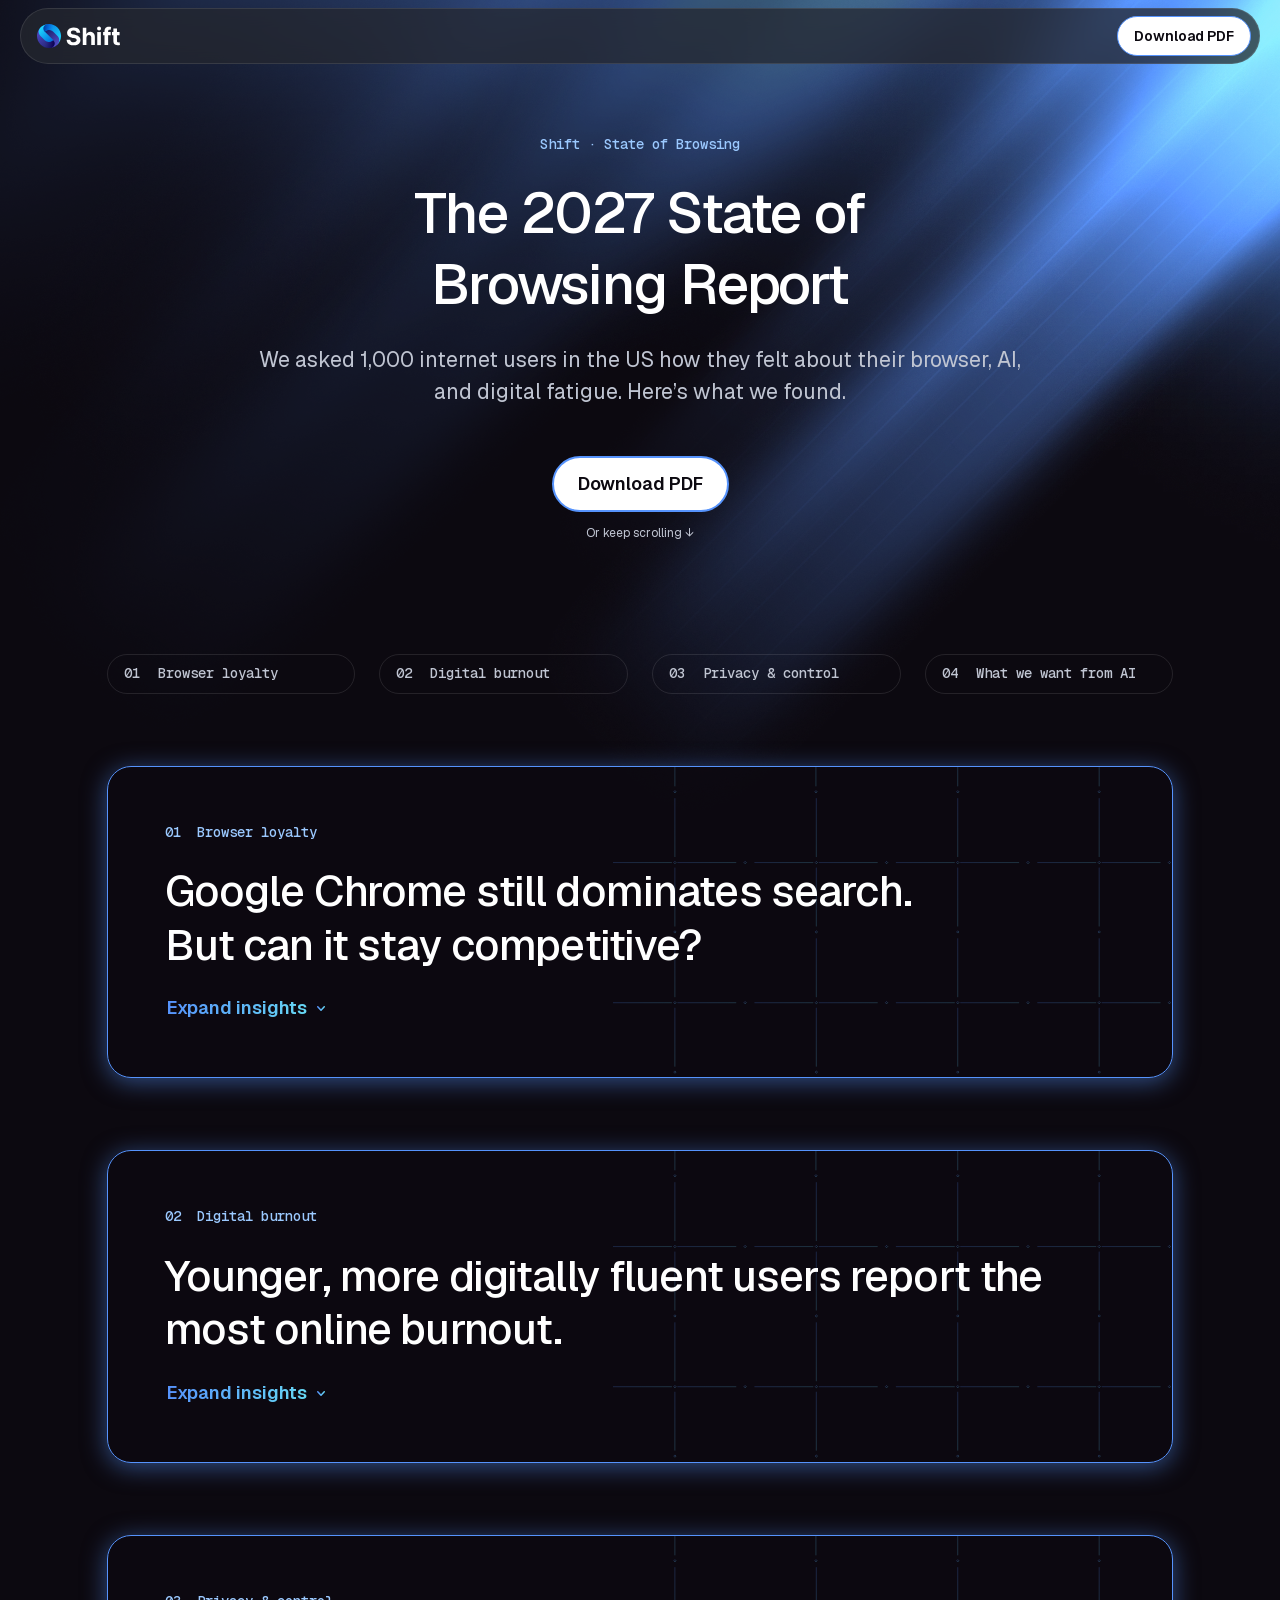
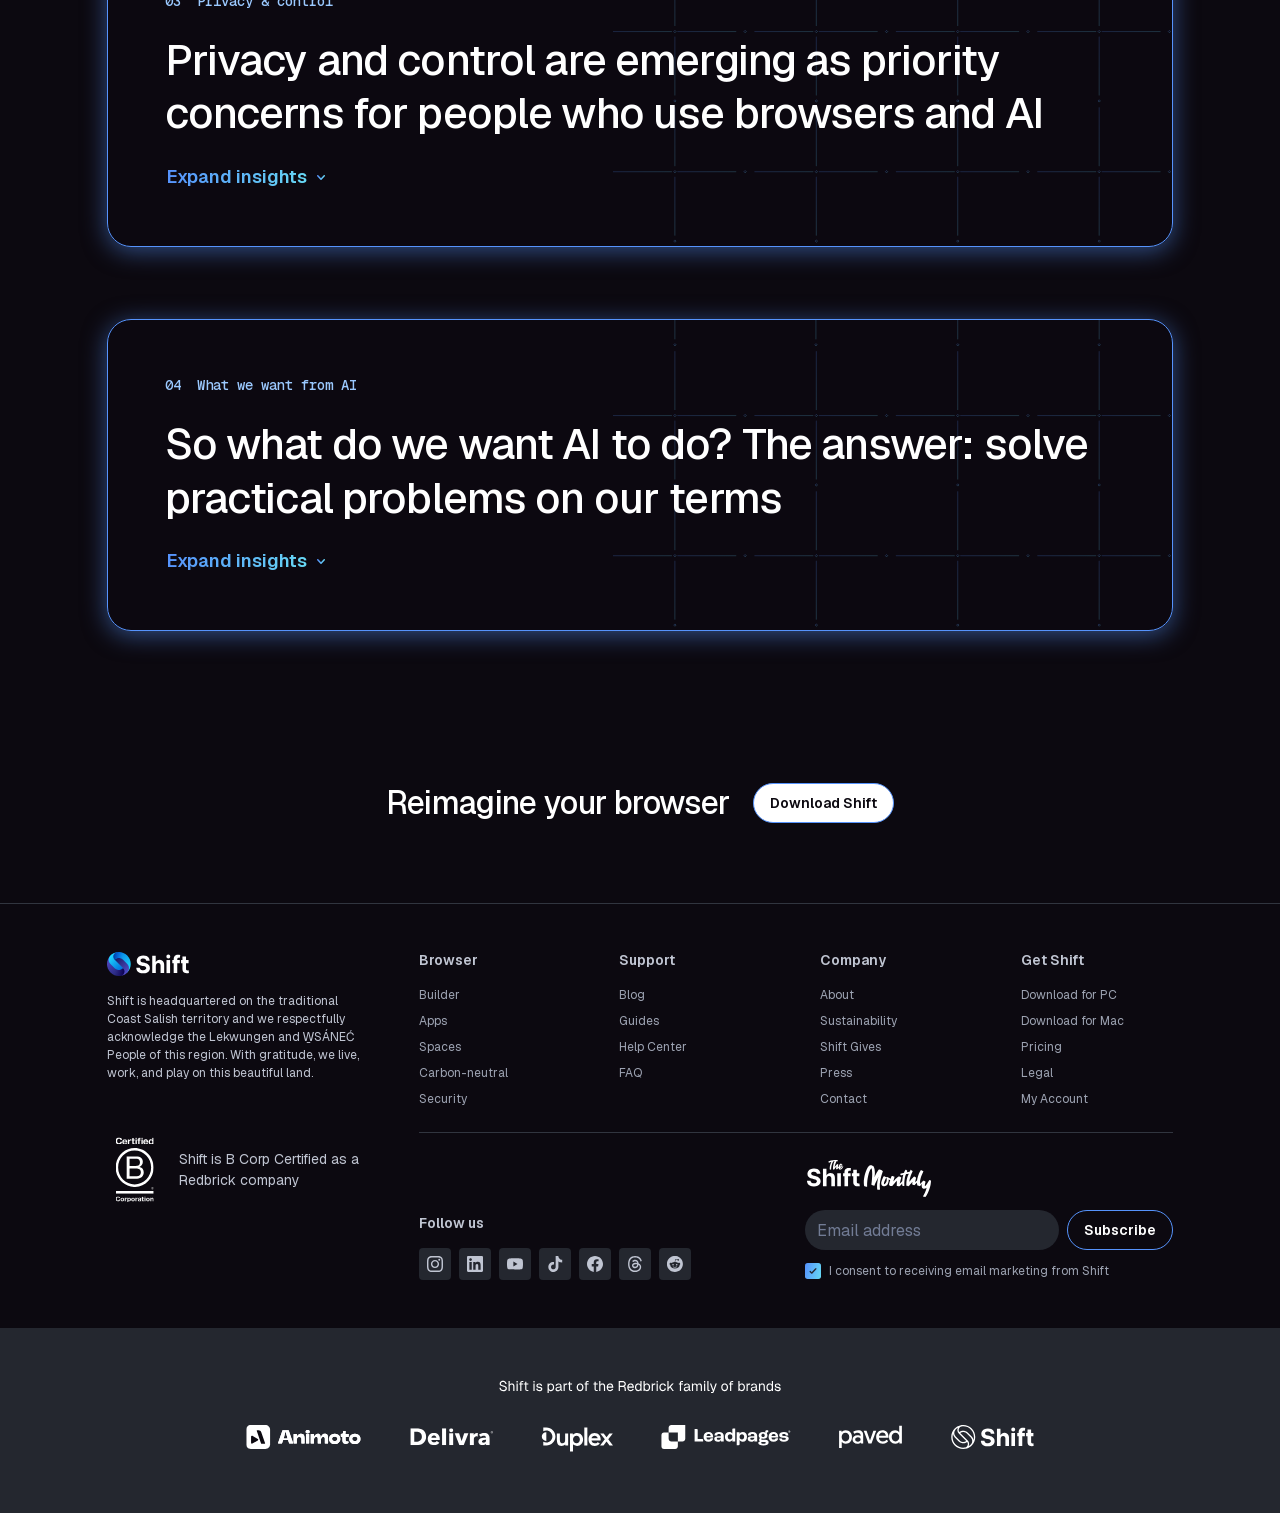
==== index.html @ 3f7bd521 "Shift 2027 State of Browsing landing page prototype (standalone copy from the team sandbox)" ====
<!doctype html>
<html lang="en">
<head>
  <meta charset="UTF-8" />
  <meta name="viewport" content="width=device-width, initial-scale=1.0" />
  <title>The 2027 State of Browsing Report | Shift</title>
  <link rel="stylesheet" href="./assets/fonts/fonts.css" />
  <link rel="stylesheet" href="./style.css" />
</head>
<body>
  <!-- Shared gradient for the gauge arcs (Yellow/50 → Blue/400, as in the Figma arcs) -->
  <svg width="0" height="0" style="position:absolute" aria-hidden="true">
    <defs>
      <linearGradient id="arc-grad" x1="0" y1="0" x2="1" y2="0.28">
        <stop offset="0" stop-color="#FFF8E4"/>
        <stop offset="1" stop-color="#71A6FF"/>
      </linearGradient>
    </defs>
  </svg>

  <!-- Header — Figma 1544:37177. Chapters are absorbed into it once you scroll past the chapter row. -->
  <header class="nav-wrap">
    <nav class="nav" aria-label="Main">
      <a href="#top" class="nav__logo"><img src="assets/logo-nav.svg" width="83" height="24" alt="Shift"></a>
      <div class="nav__chapters" data-nav-chapters>
        <a class="chip" href="#browser-loyalty" data-chapter-link tabindex="-1"><span>01</span>Browser loyalty</a>
        <a class="chip" href="#digital-burnout" data-chapter-link tabindex="-1"><span>02</span>Digital burnout</a>
        <a class="chip" href="#privacy" data-chapter-link tabindex="-1"><span>03</span>Privacy &amp; control</a>
        <a class="chip" href="#ai" data-chapter-link tabindex="-1"><span>04</span>What we want from AI</a>
      </div>
      <a class="btn btn--white btn--sm" href="#">Download PDF</a>
    </nav>
  </header>

  <main id="top">
    <!-- Hero — Figma 1525:33865 -->
    <section class="hero">
      <img class="hero__leak" src="assets/light-leak.png" width="1440" height="1024" alt="" aria-hidden="true">
      <div class="hero__inner">
        <p class="eyebrow">Shift · State of Browsing</p>
        <h1 class="hero__title">The 2027 State of<br>Browsing Report</h1>
        <p class="hero__sub">We asked 1,000 internet users in the US how they felt about their browser, AI, and digital fatigue. Here’s what we found.</p>
        <div class="hero__cta">
          <a class="btn btn--white btn--lg" href="#">Download PDF</a>
          <a class="hero__hint" href="#chapters">Or keep scrolling ↓</a>
        </div>
      </div>
    </section>

    <!-- Chapter row — Figma 1543:37006 -->
    <nav class="chips" id="chapters" aria-label="Report chapters" data-page-chapters>
      <a class="chip" href="#browser-loyalty" data-chapter-link><span>01</span>Browser loyalty</a>
      <a class="chip" href="#digital-burnout" data-chapter-link><span>02</span>Digital burnout</a>
      <a class="chip" href="#privacy" data-chapter-link><span>03</span>Privacy &amp; control</a>
      <a class="chip" href="#ai" data-chapter-link><span>04</span>What we want from AI</a>
    </nav>

    <div class="chapters">

      <!-- ============ 01 Browser loyalty — Figma 1530:36226 (collapsed) / 1544:37759 (expanded) ============ -->
      <section class="chapter" id="browser-loyalty" data-chapter>
        <img class="chapter__grid" src="assets/chapter-grid.svg" alt="" aria-hidden="true">
        <header class="chapter__head">
          <p class="eyebrow">01&nbsp;&nbsp;Browser loyalty</p>
          <h2 class="chapter__title">Google Chrome still dominates search.<br>But can it stay competitive?</h2>
          <button class="toggle" type="button" aria-expanded="false" aria-controls="ch1-body" data-toggle>
            <span class="toggle__label">Expand insights</span><img src="assets/chevron-down.svg" width="24" height="24" alt="">
          </button>
        </header>
        <div class="chapter__drawer" id="ch1-body" data-drawer>
          <div class="chapter__body" inert>

            <!-- 58% — Figma 1545:39258 -->
            <article class="card card--feature" id="stat-chrome-share" data-reveal>
              <img class="card__glow" src="assets/card-glow.png" alt="" aria-hidden="true">
              <div class="card__text">
                <p class="num num--xl num--grad"><span data-count="58">58</span>%</p>
                <h3 class="card__lead">Google Chrome takes massive market share as the primary desktop browser for 58% of US users</h3>
                <div class="share-row"><button class="share" type="button" data-share="Google Chrome is the primary desktop browser for 58% of US users." data-anchor="stat-chrome-share"><img src="assets/share.svg" width="24" height="24" alt="">Share</button><p class="share-row__src"><span>shift.com/state-of-browsing</span><span>The 2027 State of Browsing Report</span></p></div>
              </div>
              <div class="chrome-ring" aria-hidden="true">
                <img class="chrome-ring__track" src="assets/chrome-ring-track.svg" width="272.634" height="272.634" alt="">
                <img class="chrome-ring__union" src="assets/chrome-ring-union.png" width="274.029" height="274.029" alt="">
                <img class="chrome-ring__arc" src="assets/chrome-ring-arc.svg" width="208.855" height="274.216" alt="">
                <div class="chrome-ring__logo"><img src="assets/chrome-dock.png" width="1339.197" height="539.147" alt=""></div>
              </div>
            </article>

            <!-- 90% — Figma 1545:39856 -->
            <article class="card card--split" id="stat-familiar" data-reveal>
              <div class="card__text">
                <p class="num num--lg"><span data-count="90">90</span>%</p>
                <div class="card__copy">
                  <h3 class="card__lead card__lead--sm">A whopping 90% of people were familiar with Google Chrome</h3>
                  <p class="card__body">But familiarity isn’t the same as loyalty.</p>
                </div>
                <div class="share-row"><button class="share" type="button" data-share="A whopping 90% of people were familiar with Google Chrome. But familiarity isn't the same as loyalty." data-anchor="stat-familiar"><img src="assets/share.svg" width="24" height="24" alt="">Share</button><p class="share-row__src"><span>shift.com/state-of-browsing</span><span>The 2027 State of Browsing Report</span></p></div>
              </div>
              <div class="bars">
                <div class="bar-item"><div class="bar" style="--w:25%"><i></i><b>25%</b></div><p>Use Chrome because it came pre-installed</p></div>
                <div class="bar-item"><div class="bar" style="--w:38%"><i></i><b>38%</b></div><p>Have simply used it for years without a second thought</p></div>
              </div>
            </article>

            <div class="subhead"><h3>Change is lagging behind convenience</h3></div>

            <!-- 54% / 32% — Figma 1550:40081 / 1550:40117 -->
            <div class="pair">
              <article class="card card--gauge" id="stat-switch" data-reveal>
                <div class="gauge" style="--p:54"><img class="gauge__disc" src="assets/gauge-disc.svg" width="205.695" height="205.695" alt=""><img class="gauge__track" src="assets/gauge-track.svg" width="205.776" height="205.776" alt=""><svg class="gauge__arc" viewBox="0 0 205.776 205.776" aria-hidden="true"><circle cx="102.888" cy="102.888" r="98.0735" pathLength="100"/></svg><p class="gauge__num"><span data-count="54">54</span>%</p></div>
                <h3 class="card__lead card__lead--sm">of Americans have not seriously considered changing their primary browser in the past year</h3>
                <div class="share-row"><button class="share" type="button" data-share="54% of Americans have not seriously considered changing their primary browser in the past year." data-anchor="stat-switch"><img src="assets/share.svg" width="24" height="24" alt="">Share</button><p class="share-row__src"><span>shift.com/state-of-browsing</span><span>The 2027 State of Browsing Report</span></p></div>
              </article>
              <article class="card card--gauge" id="stat-logins" data-reveal>
                <div class="gauge" style="--p:32"><img class="gauge__disc" src="assets/gauge-disc.svg" width="205.695" height="205.695" alt=""><img class="gauge__track" src="assets/gauge-track.svg" width="205.776" height="205.776" alt=""><svg class="gauge__arc" viewBox="0 0 205.776 205.776" aria-hidden="true"><circle cx="102.888" cy="102.888" r="98.0735" pathLength="100"/></svg><p class="gauge__num"><span data-count="32">32</span>%</p></div>
                <h3 class="card__lead card__lead--sm">say losing saved logins and being accustomed to their current browser is what keeps them from switching</h3>
                <div class="share-row"><button class="share" type="button" data-share="32% say losing saved logins and being accustomed to their current browser is what keeps them from switching." data-anchor="stat-logins"><img src="assets/share.svg" width="24" height="24" alt="">Share</button><p class="share-row__src"><span>shift.com/state-of-browsing</span><span>The 2027 State of Browsing Report</span></p></div>
              </article>
            </div>

            <p class="closing">It looks like Google will continue to dominate the browser space in 2027, but what will it take to get users to make the switch?</p>
          </div>
        </div>
      </section>

      <!-- ============ 02 Digital burnout — Figma 1543:36242 / 1554:40747 ============ -->
      <section class="chapter" id="digital-burnout" data-chapter>
        <img class="chapter__grid" src="assets/chapter-grid.svg" alt="" aria-hidden="true">
        <header class="chapter__head">
          <p class="eyebrow">02&nbsp;&nbsp;Digital burnout</p>
          <h2 class="chapter__title">Younger, more digitally fluent users report the most online burnout.</h2>
          <button class="toggle" type="button" aria-expanded="false" aria-controls="ch2-body" data-toggle>
            <span class="toggle__label">Expand insights</span><img src="assets/chevron-down.svg" width="24" height="24" alt="">
          </button>
        </header>
        <div class="chapter__drawer" id="ch2-body" data-drawer>
          <div class="chapter__body" inert>

            <!-- Burnout donut — Figma 1554:40930 -->
            <article class="card card--feature card--feature-tall" id="stat-burnout" data-reveal>
              <img class="card__glow card__glow--tall" src="assets/card-glow-tall.png" alt="" aria-hidden="true">
              <div class="card__text">
                <h3 class="card__lead card__lead--lg">More than half of Americans experience digital burnout</h3>
                <ul class="legend">
                  <li><img src="assets/legend-very-often.svg" width="19.453" height="19.453" alt="">12% very often</li>
                  <li><img src="assets/legend-often.svg" width="19.453" height="19.453" alt="">17% often</li>
                  <li><img src="assets/legend-sometimes.svg" width="19.453" height="19.453" alt="">34% sometimes</li>
                  <li><img src="assets/legend-rarely.svg" width="19.453" height="19.453" alt="">24% rarely</li>
                  <li><img src="assets/legend-never.svg" width="19.453" height="19.453" alt="">13% never</li>
                </ul>
                <div class="share-row"><button class="share" type="button" data-share="More than half of Americans experience digital burnout." data-anchor="stat-burnout"><img src="assets/share.svg" width="24" height="24" alt="">Share</button><p class="share-row__src"><span>shift.com/state-of-browsing</span><span>The 2027 State of Browsing Report</span></p></div>
              </div>
              <img class="donut" src="assets/burnout-donut.svg" width="274" height="274" alt="" aria-hidden="true">
            </article>

            <!-- 4 in 10 — Figma 1554:40977 -->
            <article class="card card--split" id="stat-tabs" data-reveal>
              <div class="card__text card__text--fixed">
                <p class="num num--lg"><span data-count="4">4</span> in 10</p>
                <h3 class="card__lead card__lead--sm">Across all age groups, 4 in 10 people leave tabs open just because they’re afraid of losing something</h3>
                <div class="share-row"><button class="share" type="button" data-share="Across all age groups, 4 in 10 people leave tabs open just because they're afraid of losing something." data-anchor="stat-tabs"><img src="assets/share.svg" width="24" height="24" alt="">Share</button><p class="share-row__src"><span>shift.com/state-of-browsing</span><span>The 2027 State of Browsing Report</span></p></div>
              </div>
              <div class="tens" aria-hidden="true"><img src="assets/tabs-4-in-10.svg" width="461.2" height="179.2" alt=""></div>
            </article>

            <div class="subhead">
              <h3>Digital fatigue has an age gap</h3>
              <p>Older users, often assumed to be the most overwhelmed by technology, report the least burnout. It’s younger, more digitally fluent users who are feeling drained.</p>
            </div>

            <!-- 20% / 43% — Figma 1554:41007 / 1554:41020 -->
            <div class="pair">
              <article class="card card--gauge" id="stat-25-34" data-reveal>
                <div class="gauge" style="--p:20"><img class="gauge__disc" src="assets/gauge-disc.svg" width="205.695" height="205.695" alt=""><img class="gauge__track" src="assets/gauge-track.svg" width="205.776" height="205.776" alt=""><svg class="gauge__arc" viewBox="0 0 205.776 205.776" aria-hidden="true"><circle cx="102.888" cy="102.888" r="98.0735" pathLength="100"/></svg><p class="gauge__num"><span data-count="20">20</span>%</p></div>
                <h3 class="card__lead card__lead--sm">of 25-34 year olds report very frequent digital fatigue</h3>
                <div class="share-row"><button class="share" type="button" data-share="20% of 25–34 year olds report very frequent digital fatigue." data-anchor="stat-25-34"><img src="assets/share.svg" width="24" height="24" alt="">Share</button><p class="share-row__src"><span>shift.com/state-of-browsing</span><span>The 2027 State of Browsing Report</span></p></div>
              </article>
              <article class="card card--gauge" id="stat-seniors" data-reveal>
                <div class="gauge" style="--p:43"><img class="gauge__disc" src="assets/gauge-disc.svg" width="205.695" height="205.695" alt=""><img class="gauge__track" src="assets/gauge-track.svg" width="205.776" height="205.776" alt=""><svg class="gauge__arc" viewBox="0 0 205.776 205.776" aria-hidden="true"><circle cx="102.888" cy="102.888" r="98.0735" pathLength="100"/></svg><p class="gauge__num"><span data-count="43">43</span>%</p></div>
                <h3 class="card__lead card__lead--sm">of seniors (65+) say they “rarely” feel drained online</h3>
                <div class="share-row"><button class="share" type="button" data-share="43% of seniors (65+) say they rarely feel drained online." data-anchor="stat-seniors"><img src="assets/share.svg" width="24" height="24" alt="">Share</button><p class="share-row__src"><span>shift.com/state-of-browsing</span><span>The 2027 State of Browsing Report</span></p></div>
              </article>
            </div>

            <p class="closing">25 – 44-year-olds are most frustrated by tab overload and digital fatigue. They want speed, privacy, and features they can turn off — and are willing to switch browsers to get it.</p>
          </div>
        </div>
      </section>

      <!-- ============ 03 Privacy & control — Figma 1543:36254 (collapsed only; expanded uses the same card styles) ============ -->
      <section class="chapter" id="privacy" data-chapter>
        <img class="chapter__grid" src="assets/chapter-grid.svg" alt="" aria-hidden="true">
        <header class="chapter__head">
          <p class="eyebrow">03&nbsp;&nbsp;Privacy &amp; control</p>
          <h2 class="chapter__title">Privacy and control are emerging as priority concerns for people who use browsers and AI</h2>
          <button class="toggle" type="button" aria-expanded="false" aria-controls="ch3-body" data-toggle>
            <span class="toggle__label">Expand insights</span><img src="assets/chevron-down.svg" width="24" height="24" alt="">
          </button>
        </header>
        <div class="chapter__drawer" id="ch3-body" data-drawer>
          <div class="chapter__body" inert>

            <article class="card card--feature" id="stat-drivers" data-reveal>
              <img class="card__glow" src="assets/card-glow.png" alt="" aria-hidden="true">
              <div class="card__text">
                <p class="num num--xl num--grad"><span data-count="36">36</span>%</p>
                <h3 class="card__lead">Across all demographics, privacy and security rank as the top decision-driver for choosing a browser</h3>
                <div class="share-row"><button class="share" type="button" data-share="Across all demographics, privacy ranks as the top decision-driver for choosing a browser." data-anchor="stat-drivers"><img src="assets/share.svg" width="24" height="24" alt="">Share</button><p class="share-row__src"><span>shift.com/state-of-browsing</span><span>The 2027 State of Browsing Report</span></p></div>
              </div>
              <div class="bars bars--feature">
                <div class="bar-item"><div class="bar" style="--w:36%"><i></i><b>36%</b></div><p>1. Privacy and security</p></div>
                <div class="bar-item"><div class="bar" style="--w:33%"><i></i><b>33%</b></div><p>2. Compatibility with other apps</p></div>
                <div class="bar-item"><div class="bar" style="--w:32%"><i></i><b>32%</b></div><p>3. Speed</p></div>
              </div>
            </article>

            <article class="card card--split" id="stat-frustrations" data-reveal>
              <div class="card__text">
                <p class="num num--lg">Top 3</p>
                <h3 class="card__lead card__lead--sm">The top 3 reported frustrations with browsers</h3>
                <div class="share-row"><button class="share" type="button" data-share="The top 3 frustrations with browsers: slow performance, website tracking and unwanted features." data-anchor="stat-frustrations"><img src="assets/share.svg" width="24" height="24" alt="">Share</button><p class="share-row__src"><span>shift.com/state-of-browsing</span><span>The 2027 State of Browsing Report</span></p></div>
              </div>
              <ol class="ranked">
                <li><span>01</span>Slow performance</li>
                <li><span>02</span>Website tracking</li>
                <li><span>03</span>Unwanted features</li>
              </ol>
            </article>

            <div class="subhead"><h3>People want more control over their data and their browsing experience</h3></div>

            <div class="pair">
              <article class="card card--gauge" id="stat-control" data-reveal>
                <div class="gauge" style="--p:64"><img class="gauge__disc" src="assets/gauge-disc.svg" width="205.695" height="205.695" alt=""><img class="gauge__track" src="assets/gauge-track.svg" width="205.776" height="205.776" alt=""><svg class="gauge__arc" viewBox="0 0 205.776 205.776" aria-hidden="true"><circle cx="102.888" cy="102.888" r="98.0735" pathLength="100"/></svg><p class="gauge__num"><span data-count="64">64</span>%</p></div>
                <h3 class="card__lead card__lead--sm">of people say they’d rather have a browser that gives them more control, even if that means making more decisions themselves</h3>
                <div class="share-row"><button class="share" type="button" data-share="64% of people would rather have a browser that gives them more control, even if that means making more decisions themselves." data-anchor="stat-control"><img src="assets/share.svg" width="24" height="24" alt="">Share</button><p class="share-row__src"><span>shift.com/state-of-browsing</span><span>The 2027 State of Browsing Report</span></p></div>
              </article>
              <article class="card card--gauge" id="stat-ids" data-reveal>
                <div class="gauge" style="--p:48"><img class="gauge__disc" src="assets/gauge-disc.svg" width="205.695" height="205.695" alt=""><img class="gauge__track" src="assets/gauge-track.svg" width="205.776" height="205.776" alt=""><svg class="gauge__arc" viewBox="0 0 205.776 205.776" aria-hidden="true"><circle cx="102.888" cy="102.888" r="98.0735" pathLength="100"/></svg><p class="gauge__num"><span data-count="48">48</span>%</p></div>
                <h3 class="card__lead card__lead--sm">of people feel very uncomfortable with AI accessing stored personal IDs like Social Security numbers</h3>
                <div class="share-row"><button class="share" type="button" data-share="48% of people feel very uncomfortable with AI accessing stored personal IDs like Social Security numbers." data-anchor="stat-ids"><img src="assets/share.svg" width="24" height="24" alt="">Share</button><p class="share-row__src"><span>shift.com/state-of-browsing</span><span>The 2027 State of Browsing Report</span></p></div>
              </article>
            </div>

            <article class="card card--split" id="stat-ai-concerns" data-reveal>
              <div class="card__text">
                <p class="num num--lg"><span data-count="45">45</span>%</p>
                <h3 class="card__lead card__lead--sm">The biggest concerns with AI in browsers?</h3>
                <div class="share-row"><button class="share" type="button" data-share="45% are worried about AI in browsers accessing too much personal information." data-anchor="stat-ai-concerns"><img src="assets/share.svg" width="24" height="24" alt="">Share</button><p class="share-row__src"><span>shift.com/state-of-browsing</span><span>The 2027 State of Browsing Report</span></p></div>
              </div>
              <div class="bars">
                <div class="bar-item"><div class="bar" style="--w:45%"><i></i><b>45%</b></div><p>Worried about AI accessing too much personal information</p></div>
                <div class="bar-item"><div class="bar" style="--w:42%"><i></i><b>42%</b></div><p>Concerned about AI taking actions they didn’t intend</p></div>
                <div class="bar-item"><div class="bar" style="--w:40%"><i></i><b>40%</b></div><p>Concerned about basic security</p></div>
                <div class="bar-item"><div class="bar" style="--w:32%"><i></i><b>32%</b></div><p>Worry they’ll lose control over their browsing experience</p></div>
              </div>
            </article>

            <div class="subhead"><h3>18–24-year-olds are the outliers when it comes to browsers making decisions</h3></div>

            <div class="pair">
              <article class="card card--gauge" id="stat-18-24-ai" data-reveal>
                <div class="gauge" style="--p:80"><img class="gauge__disc" src="assets/gauge-disc.svg" width="205.695" height="205.695" alt=""><img class="gauge__track" src="assets/gauge-track.svg" width="205.776" height="205.776" alt=""><svg class="gauge__arc" viewBox="0 0 205.776 205.776" aria-hidden="true"><circle cx="102.888" cy="102.888" r="98.0735" pathLength="100"/></svg><p class="gauge__num"><span data-count="80">80</span>%</p></div>
                <h3 class="card__lead card__lead--sm">of 18–24-year-olds have already used AI over search</h3>
                <div class="share-row"><button class="share" type="button" data-share="80% of 18–24-year-olds have already used AI over search." data-anchor="stat-18-24-ai"><img src="assets/share.svg" width="24" height="24" alt="">Share</button><p class="share-row__src"><span>shift.com/state-of-browsing</span><span>The 2027 State of Browsing Report</span></p></div>
              </article>
              <article class="card card--gauge" id="stat-18-24-open" data-reveal>
                <div class="gauge" style="--p:34"><img class="gauge__disc" src="assets/gauge-disc.svg" width="205.695" height="205.695" alt=""><img class="gauge__track" src="assets/gauge-track.svg" width="205.776" height="205.776" alt=""><svg class="gauge__arc" viewBox="0 0 205.776 205.776" aria-hidden="true"><circle cx="102.888" cy="102.888" r="98.0735" pathLength="100"/></svg><p class="gauge__num"><span data-count="34">34</span>%</p></div>
                <h3 class="card__lead card__lead--sm">are open to an AI-integrated browser making decisions on their behalf — the only cohort where a meaningful share is</h3>
                <div class="share-row"><button class="share" type="button" data-share="34% of 18–24-year-olds are open to an AI-integrated browser making decisions on their behalf." data-anchor="stat-18-24-open"><img src="assets/share.svg" width="24" height="24" alt="">Share</button><p class="share-row__src"><span>shift.com/state-of-browsing</span><span>The 2027 State of Browsing Report</span></p></div>
              </article>
            </div>
          </div>
        </div>
      </section>

      <!-- ============ 04 What we want from AI — Figma 1543:36266 (collapsed only) ============ -->
      <section class="chapter" id="ai" data-chapter>
        <img class="chapter__grid" src="assets/chapter-grid.svg" alt="" aria-hidden="true">
        <header class="chapter__head">
          <p class="eyebrow">04&nbsp;&nbsp;What we want from AI</p>
          <h2 class="chapter__title">So what do we want AI to do? The answer: solve practical problems on our terms</h2>
          <button class="toggle" type="button" aria-expanded="false" aria-controls="ch4-body" data-toggle>
            <span class="toggle__label">Expand insights</span><img src="assets/chevron-down.svg" width="24" height="24" alt="">
          </button>
        </header>
        <div class="chapter__drawer" id="ch4-body" data-drawer>
          <div class="chapter__body" inert>

            <article class="card card--feature" id="stat-ai-search" data-reveal>
              <img class="card__glow" src="assets/card-glow.png" alt="" aria-hidden="true">
              <div class="card__text">
                <p class="num num--xl num--grad"><span data-count="68">68</span>%</p>
                <h3 class="card__lead">of Americans have used tools like ChatGPT or Perplexity instead of traditional search in the last 6 months</h3>
                <div class="share-row"><button class="share" type="button" data-share="68% of Americans have used tools like ChatGPT or Perplexity instead of traditional search in the last 6 months." data-anchor="stat-ai-search"><img src="assets/share.svg" width="24" height="24" alt="">Share</button><p class="share-row__src"><span>shift.com/state-of-browsing</span><span>The 2027 State of Browsing Report</span></p></div>
              </div>
              <div class="cols" aria-label="AI adoption by age">
                <div class="col" style="--h:80%"><b>80%</b><i></i><span>18–24</span></div>
                <div class="col" style="--h:76%"><b>76%</b><i></i><span>35–44</span></div>
                <div class="col" style="--h:50%"><b>50%</b><i></i><span>65+</span></div>
              </div>
            </article>

            <article class="card card--split" id="stat-capabilities" data-reveal>
              <div class="card__text">
                <p class="num num--lg"><span data-count="35">35</span>%</p>
                <h3 class="card__lead card__lead--sm">When asked which AI capabilities would make browsing easier, people chose use cases that were practical rather than autonomous</h3>
                <div class="share-row"><button class="share" type="button" data-share="The AI capability people want most in a browser: researching a topic (35%)." data-anchor="stat-capabilities"><img src="assets/share.svg" width="24" height="24" alt="">Share</button><p class="share-row__src"><span>shift.com/state-of-browsing</span><span>The 2027 State of Browsing Report</span></p></div>
              </div>
              <div class="bars">
                <div class="bar-item"><div class="bar" style="--w:35%"><i></i><b>35%</b></div><p>Researching a topic</p></div>
                <div class="bar-item"><div class="bar" style="--w:28%"><i></i><b>28%</b></div><p>Finding previously viewed information</p></div>
                <div class="bar-item"><div class="bar" style="--w:27%"><i></i><b>27%</b></div><p>Comparing information or products</p></div>
                <div class="bar-item"><div class="bar" style="--w:25%"><i></i><b>25%</b></div><p>Summarizing multiple tabs</p></div>
              </div>
            </article>

            <div class="subhead"><h3>Helpful, but on our terms</h3></div>

            <div class="pair">
              <article class="card card--gauge" id="stat-simpler" data-reveal>
                <div class="gauge" style="--p:60"><img class="gauge__disc" src="assets/gauge-disc.svg" width="205.695" height="205.695" alt=""><img class="gauge__track" src="assets/gauge-track.svg" width="205.776" height="205.776" alt=""><svg class="gauge__arc" viewBox="0 0 205.776 205.776" aria-hidden="true"><circle cx="102.888" cy="102.888" r="98.0735" pathLength="100"/></svg><p class="gauge__num gauge__num--sm"><span data-count="3">3</span> in 5</p></div>
                <h3 class="card__lead card__lead--sm">Nearly 3 in 5 people say AI has made their online life at least somewhat simpler</h3>
                <div class="share-row"><button class="share" type="button" data-share="Nearly 3 in 5 people say AI has made their online life at least somewhat simpler." data-anchor="stat-simpler"><img src="assets/share.svg" width="24" height="24" alt="">Share</button><p class="share-row__src"><span>shift.com/state-of-browsing</span><span>The 2027 State of Browsing Report</span></p></div>
              </article>
              <article class="card card--gauge" id="stat-optin" data-reveal>
                <div class="gauge" style="--p:32"><img class="gauge__disc" src="assets/gauge-disc.svg" width="205.695" height="205.695" alt=""><img class="gauge__track" src="assets/gauge-track.svg" width="205.776" height="205.776" alt=""><svg class="gauge__arc" viewBox="0 0 205.776 205.776" aria-hidden="true"><circle cx="102.888" cy="102.888" r="98.0735" pathLength="100"/></svg><p class="gauge__num"><span data-count="32">32</span>%</p></div>
                <h3 class="card__lead card__lead--sm">want to be asked before new AI features are enabled in their browser, and another 22% want them off unless they opt in</h3>
                <div class="share-row"><button class="share" type="button" data-share="32% want to be asked before new AI features are enabled in their browser, and another 22% want them off unless they opt in." data-anchor="stat-optin"><img src="assets/share.svg" width="24" height="24" alt="">Share</button><p class="share-row__src"><span>shift.com/state-of-browsing</span><span>The 2027 State of Browsing Report</span></p></div>
              </article>
            </div>

            <p class="closing">The findings produce a clear message for browsers: make browsing smarter without making people feel like they have surrendered control.</p>
          </div>
        </div>
      </section>
    </div>

    <!-- CTA — Figma 1525:34620 -->
    <section class="cta">
      <p class="cta__title">Reimagine your browser</p>
      <a class="btn btn--white btn--sm" href="#">Download Shift</a>
    </section>
  </main>

  <div class="toast" role="status" aria-live="polite" data-toast></div>

  <!-- Footer — Figma 1525:34621 -->
  <footer class="footer">
    <div class="footer__main">
      <div class="footer__left">
        <div class="footer__about">
          <img src="assets/logo-footer.svg" width="83" height="24" alt="Shift">
          <p>Shift is headquartered on the traditional Coast Salish territory and we respectfully acknowledge the Lekwungen and W̱SÁNEĆ People of this region. With gratitude, we live, work, and play on this beautiful land.</p>
        </div>
        <div class="footer__bcorp">
          <div class="bcorp" aria-label="Certified B Corporation">
            <img class="bcorp__top" src="assets/bcorp-3.svg" alt="">
            <img class="bcorp__b" src="assets/bcorp-1.svg" alt="">
            <img class="bcorp__line" src="assets/bcorp-2.svg" alt="">
            <img class="bcorp__bottom" src="assets/bcorp-4.svg" alt="">
          </div>
          <p>Shift is B Corp Certified as a Redbrick company</p>
        </div>
      </div>
      <div class="footer__right">
        <nav class="footer__cols" aria-label="Footer">
          <div><h4>Browser</h4><a href="#">Builder</a><a href="#">Apps</a><a href="#">Spaces</a><a href="#">Carbon-neutral</a><a href="#">Security</a></div>
          <div><h4>Support</h4><a href="#">Blog</a><a href="#">Guides</a><a href="#">Help Center</a><a href="#">FAQ</a></div>
          <div><h4>Company</h4><a href="#">About</a><a href="#">Sustainability</a><a href="#">Shift Gives</a><a href="#">Press</a><a href="#">Contact</a></div>
          <div><h4>Get Shift</h4><a href="#">Download for PC</a><a href="#">Download for Mac</a><a href="#">Pricing</a><a href="#">Legal</a><a href="#">My Account</a></div>
        </nav>
        <hr class="footer__rule">
        <div class="footer__bottom">
          <div class="footer__social">
            <h4>Follow us</h4>
            <div class="social">
              <a href="#" aria-label="Instagram"><img src="assets/social-1.svg" width="16" height="16" alt=""></a>
              <a href="#" aria-label="LinkedIn"><img src="assets/social-2.svg" width="16" height="16" alt=""></a>
              <a href="#" aria-label="YouTube"><img src="assets/social-3.svg" width="16" height="16" alt=""></a>
              <a href="#" aria-label="TikTok"><img src="assets/social-4.svg" width="16" height="16" alt=""></a>
              <a href="#" aria-label="Facebook"><img src="assets/social-5.svg" width="16" height="16" alt=""></a>
              <a href="#" aria-label="Threads"><img src="assets/social-6.svg" width="16" height="16" alt=""></a>
              <a href="#" aria-label="Reddit"><img src="assets/social-7.svg" width="16" height="16" alt=""></a>
            </div>
          </div>
          <form class="signup" onsubmit="event.preventDefault()">
            <img class="signup__logo" src="assets/shift-monthly-footer.svg" width="124" height="35" alt="Shift Monthly">
            <div class="signup__row">
              <label class="sr-only" for="email">Email address</label>
              <input id="email" type="email" placeholder="Email address">
              <button class="btn btn--outline btn--sm" type="submit">Subscribe</button>
            </div>
            <label class="consent"><input type="checkbox" checked><span class="consent__box"><img src="assets/checkmark-footer.svg" width="16" height="16" alt=""></span>I consent to receiving email marketing from Shift</label>
          </form>
        </div>
      </div>
    </div>
    <div class="footer__family">
      <img src="assets/family-footer.svg" width="1440" height="185" alt="Shift is part of the Redbrick family of brands: Animoto, Delivra, Duplex, Leadpages, Paved, Shift">
    </div>
  </footer>

  <script src="./script.js"></script>
</body>
</html>
---- assets/fonts/fonts.css ----
/* Self-hosted Google Fonts (Geist variable, Geist Mono) for the Shift prototypes */
/* latin-ext */
@font-face {
  font-family: 'Geist';
  font-style: normal;
  font-weight: 400;
  font-display: swap;
  src: url(Geist-latin-ext.woff2) format('woff2');
  unicode-range: U+0100-02BA, U+02BD-02C5, U+02C7-02CC, U+02CE-02D7, U+02DD-02FF, U+0304, U+0308, U+0329, U+1D00-1DBF, U+1E00-1E9F, U+1EF2-1EFF, U+2020, U+20A0-20AB, U+20AD-20C4, U+2113, U+2C60-2C7F, U+A720-A7FF;
}
/* latin */
@font-face {
  font-family: 'Geist';
  font-style: normal;
  font-weight: 400;
  font-display: swap;
  src: url(Geist-latin.woff2) format('woff2');
  unicode-range: U+0000-00FF, U+0131, U+0152-0153, U+02BB-02BC, U+02C6, U+02DA, U+02DC, U+0304, U+0308, U+0329, U+2000-206F, U+20AC, U+2122, U+2191, U+2193, U+2212, U+2215, U+FEFF, U+FFFD;
}
/* latin-ext */
@font-face {
  font-family: 'Geist';
  font-style: normal;
  font-weight: 500;
  font-display: swap;
  src: url(Geist-latin-ext.woff2) format('woff2');
  unicode-range: U+0100-02BA, U+02BD-02C5, U+02C7-02CC, U+02CE-02D7, U+02DD-02FF, U+0304, U+0308, U+0329, U+1D00-1DBF, U+1E00-1E9F, U+1EF2-1EFF, U+2020, U+20A0-20AB, U+20AD-20C4, U+2113, U+2C60-2C7F, U+A720-A7FF;
}
/* latin */
@font-face {
  font-family: 'Geist';
  font-style: normal;
  font-weight: 500;
  font-display: swap;
  src: url(Geist-latin.woff2) format('woff2');
  unicode-range: U+0000-00FF, U+0131, U+0152-0153, U+02BB-02BC, U+02C6, U+02DA, U+02DC, U+0304, U+0308, U+0329, U+2000-206F, U+20AC, U+2122, U+2191, U+2193, U+2212, U+2215, U+FEFF, U+FFFD;
}
/* latin-ext */
@font-face {
  font-family: 'Geist';
  font-style: normal;
  font-weight: 600;
  font-display: swap;
  src: url(Geist-latin-ext.woff2) format('woff2');
  unicode-range: U+0100-02BA, U+02BD-02C5, U+02C7-02CC, U+02CE-02D7, U+02DD-02FF, U+0304, U+0308, U+0329, U+1D00-1DBF, U+1E00-1E9F, U+1EF2-1EFF, U+2020, U+20A0-20AB, U+20AD-20C4, U+2113, U+2C60-2C7F, U+A720-A7FF;
}
/* latin */
@font-face {
  font-family: 'Geist';
  font-style: normal;
  font-weight: 600;
  font-display: swap;
  src: url(Geist-latin.woff2) format('woff2');
  unicode-range: U+0000-00FF, U+0131, U+0152-0153, U+02BB-02BC, U+02C6, U+02DA, U+02DC, U+0304, U+0308, U+0329, U+2000-206F, U+20AC, U+2122, U+2191, U+2193, U+2212, U+2215, U+FEFF, U+FFFD;
}
/* latin-ext */
@font-face {
  font-family: 'Geist Mono';
  font-style: normal;
  font-weight: 500;
  font-display: swap;
  src: url(GeistMono-latin-ext.woff2) format('woff2');
  unicode-range: U+0100-02BA, U+02BD-02C5, U+02C7-02CC, U+02CE-02D7, U+02DD-02FF, U+0304, U+0308, U+0329, U+1D00-1DBF, U+1E00-1E9F, U+1EF2-1EFF, U+2020, U+20A0-20AB, U+20AD-20C4, U+2113, U+2C60-2C7F, U+A720-A7FF;
}
/* latin */
@font-face {
  font-family: 'Geist Mono';
  font-style: normal;
  font-weight: 500;
  font-display: swap;
  src: url(GeistMono-latin.woff2) format('woff2');
  unicode-range: U+0000-00FF, U+0131, U+0152-0153, U+02BB-02BC, U+02C6, U+02DA, U+02DC, U+0304, U+0308, U+0329, U+2000-206F, U+20AC, U+2122, U+2191, U+2193, U+2212, U+2215, U+FEFF, U+FFFD;
}
---- style.css ----
/* Standalone copy: plain CSS, no build step needed. */
@import "./tokens.css";

/* ------------------------------------------------------------------
   Shift — 2027 State of Browsing (Mandy)
   Built from Figma S2qi4qbaOACq2bd4n3Q1L2 "Section 1": collapsed screen 1525:33862,
   expanded screen 1544:37724. 1440 frame, 1200 content, 120 gutters.
------------------------------------------------------------------- */
@property --sweep { syntax: "<angle>"; inherits: false; initial-value: 0deg; }

:root {
  color-scheme: dark;
  --ink: #0c0910;                       /* background/neutral/primary */
  --ink-75: rgb(12 9 16 / 0.75);        /* background/neutral/primary-transparent-75 */
  --surface-75: rgb(36 39 47 / 0.75);   /* background/neutral/secondary-transparent-75 */
  --surface: #24272f;                   /* background/neutral/secondary */
  --hairline: rgb(255 255 255 / 0.1);   /* opacity/neutral/0-15 */
  --rule: #31353f;                      /* border/primary */
  --text: #fff;
  --text-2: #c0c5d2;                    /* text/neutral/secondary */
  --text-3: #9da3b2;                    /* text/neutral/tertiary */
  --brand-text: #9bc9ff;                /* text/brand/primary */
  --blue: #5693fc;
  --cyan: #67daf4;
  --grad-link: linear-gradient(103.47deg, var(--blue) 2.935%, var(--cyan) 100%);
  --grad-num: linear-gradient(145.46deg, var(--blue) 1.09%, var(--cyan) 43.52%);
  --grad-bar: linear-gradient(123deg, #fff8e4 0%, #71a6ff 99.65%);  /* Yellow/50 → Blue/400 */
  --shadow-lg: 0 4px 24px 0 rgb(86 147 252 / 0.5);
  --ease-out: cubic-bezier(0.23, 1, 0.32, 1);
  --gutter: clamp(16px, 8.33vw, 120px);
  --pad: clamp(24px, 4.45vw, 64px);
}

*, *::before, *::after { box-sizing: border-box; }
html { -webkit-text-size-adjust: 100%; overflow-x: clip; scroll-padding-top: 96px; }
@media (prefers-reduced-motion: no-preference) { html { scroll-behavior: smooth; } }
body { margin: 0; background: var(--ink); color: var(--text); font-family: var(--font-sans); -webkit-font-smoothing: antialiased; overflow-x: hidden; }
img { display: block; max-width: none; }
h1, h2, h3, h4, p, ol, ul { margin: 0; }
ol, ul { padding: 0; list-style: none; }
a { color: inherit; text-decoration: none; }
button { font: inherit; color: inherit; background: none; border: 0; padding: 0; cursor: pointer; }
.sr-only { position: absolute; width: 1px; height: 1px; overflow: hidden; clip: rect(0 0 0 0); white-space: nowrap; }
:focus-visible { outline: 2px solid var(--cyan); outline-offset: 3px; border-radius: 8px; }

.eyebrow { font-family: var(--font-mono); font-weight: 500; font-size: 14px; line-height: 1.25; color: var(--brand-text); }

/* ---------- Buttons ---------- */
.btn {
  display: inline-flex; align-items: center; justify-content: center; white-space: nowrap;
  border-radius: 999px; font-weight: 600; line-height: 24px;
  transition: transform 160ms var(--ease-out), box-shadow 200ms ease;
}
.btn:active { transform: scale(0.97); }
.btn--sm { min-height: 40px; padding: 7px 16px; font-size: 14px; }
.btn--lg { padding: 14px 24px; font-size: 18px; }
.btn--white { background: #fff; color: var(--ink); border: 1px solid var(--blue); }
.btn--lg.btn--white { border-width: 2px; }
.btn--outline { border: 1px solid var(--blue); color: #fff; }
@media (hover: hover) { .btn:hover { box-shadow: 0 0 0 4px rgb(86 147 252 / 0.25); } }

/* ---------- Chips (chapter buttons) ---------- */
.chip {
  flex: 1 1 0; min-width: 0; min-height: 40px; display: flex; align-items: center; gap: 2px;
  padding: 8px 16px; border: 1px solid var(--hairline); border-radius: 999px;
  font-family: var(--font-mono); font-weight: 500; font-size: 14px; line-height: 1.25; color: var(--text-2);
  white-space: nowrap; overflow: hidden; text-overflow: ellipsis;
  transition: border-color 200ms, color 200ms, box-shadow 200ms, background-color 200ms;
}
.chip span { margin-right: 2ch; }
@media (hover: hover) { .chip:hover { border-color: rgb(86 147 252 / 0.6); color: #fff; } }
.chip[aria-current="true"] { border-color: var(--blue); color: #fff; box-shadow: 0 0 12px rgb(86 147 252 / 0.35); }

/* ---------- Nav (Figma 1544:37177) ---------- */
.nav-wrap { position: fixed; inset: 0 0 auto; z-index: 50; padding: 8px 20px; pointer-events: none; }
.nav {
  pointer-events: auto; max-width: 1400px; margin: 0 auto; height: 56px;
  display: flex; align-items: center; gap: 40px; padding: 8px 8px 8px 16px;
  background: var(--surface-75); border: 1px solid var(--hairline); border-radius: 999px;
  -webkit-backdrop-filter: blur(10px); backdrop-filter: blur(10px);
}
.nav__logo img { width: 82.876px; height: 24px; }
.nav__chapters { flex: 1 1 0; min-width: 0; display: flex; gap: 12px; }
.nav__chapters .chip { opacity: 0; pointer-events: none; }
.is-absorbed .nav__chapters .chip { opacity: 1; pointer-events: auto; }
.nav .btn { margin-left: auto; }
/* Page row hands its chips over to the nav */
/* returning: wait for the nav chips to fly back down before the page chips reappear */
.chips .chip { transition: opacity 120ms ease 520ms, border-color 200ms, color 200ms, box-shadow 200ms; }
.is-absorbed .chips .chip { opacity: 0; transition-delay: 0s; }
@media (max-width: 1099px) {
  .nav { gap: 16px; }
  .nav__chapters { display: none; }
  .is-absorbed .chips .chip { opacity: 1; }
}

/* ---------- Hero (Figma 1525:33865) ---------- */
.hero { position: relative; padding: 136px var(--gutter) 72px; }
.hero__leak { position: absolute; z-index: 0; top: 0; left: calc(50% - 720px); width: 1440px; height: 1024px; pointer-events: none; }
.hero__inner { position: relative; max-width: 1200px; margin: 0 auto; display: flex; flex-direction: column; align-items: center; text-align: center; }
.hero__inner .eyebrow { margin-bottom: 24px; }
.hero__title { max-width: 992px; font-weight: 500; font-size: clamp(40px, 4.45vw, 64px); line-height: 1.25; letter-spacing: -0.02em; }
.hero__sub { max-width: 784px; margin-top: 24px; font-size: clamp(18px, 1.67vw, 24px); line-height: 1.5; color: var(--text-2); }
.hero__cta { margin-top: 48px; display: flex; flex-direction: column; align-items: center; gap: 12px; }
.hero__hint { font-size: 12px; line-height: 1.5; color: var(--text-2); }

/* ---------- Page chapter row (Figma 1543:37006) ---------- */
.chips { position: relative; display: flex; gap: 24px; padding: 40px var(--gutter); max-width: 1440px; margin: 0 auto; }
@media (max-width: 900px) { .chips { overflow-x: auto; scrollbar-width: none; gap: 12px; } .chips .chip { flex: 0 0 auto; } }

/* ---------- Chapters (Figma 1530:36226 / 1544:37759) ---------- */
.chapters { max-width: calc(1200px + 2 * var(--gutter)); margin: 0 auto; padding: 32px var(--gutter) 0; display: flex; flex-direction: column; gap: 72px; }
.chapter {
  position: relative; overflow: hidden; padding: var(--pad);
  background: var(--ink-75); border: 1px solid var(--blue); border-radius: 24px; box-shadow: var(--shadow-lg);
  scroll-margin-top: 96px;
}
.chapter__grid { position: absolute; right: 0; top: 0; width: 559px; height: 338px; pointer-events: none; }
.chapter__head { position: relative; display: flex; flex-direction: column; align-items: flex-start; gap: 24px; max-width: 1072px; }
.chapter__title { font-weight: 500; font-size: clamp(30px, 3.34vw, 48px); line-height: 1.25; letter-spacing: -0.02em; }
.toggle { display: inline-flex; align-items: center; padding-left: 2px; }
.toggle__label { padding-right: 2px; font-weight: 600; font-size: 18px; line-height: 24px; background: var(--grad-link); -webkit-background-clip: text; background-clip: text; color: transparent; }
.toggle img { width: 24px; height: 24px; transition: transform 400ms var(--ease-out); }
.toggle[aria-expanded="true"] img { transform: rotate(180deg); }

/* Drawer: grid-rows 0fr → 1fr animates to the content's height */
.chapter__drawer { display: grid; grid-template-rows: 0fr; transition: grid-template-rows 700ms var(--ease-out); }
.chapter.is-open .chapter__drawer { grid-template-rows: 1fr; }
.chapter__body { min-height: 0; overflow: hidden; display: flex; flex-direction: column; gap: 40px; }
.chapter__body::before { content: ""; height: 64px; flex: none; margin-bottom: -40px; } /* 64px from head to first card (padding would show while closed) */
@media (prefers-reduced-motion: reduce) { .chapter__drawer { transition: none; } }

/* ---------- Cards ---------- */
.card { position: relative; overflow: hidden; border-radius: 24px; padding: var(--pad); -webkit-backdrop-filter: blur(4px); backdrop-filter: blur(4px); }
.card__text { position: relative; display: flex; flex-direction: column; align-items: flex-start; gap: 24px; }
.card__copy { display: flex; flex-direction: column; gap: 16px; }
.card__lead { font-weight: 500; font-size: 24px; line-height: 1.25; letter-spacing: -0.02em; }
.card__lead--sm { font-size: 20px; }
.card__lead--lg { font-size: clamp(26px, 2.23vw, 32px); }
.card__body { font-size: 16px; line-height: 1.5; }

/* Feature card — blue border + light leak (Figma 1545:39258, 1554:40930) */
.card--feature {
  display: flex; align-items: center; justify-content: space-between; gap: 40px; min-height: 406px;
  background: var(--ink-75); border: 2px solid var(--blue);
}
.card--feature-tall { min-height: 472px; }
.card--feature .card__text { width: min(451px, 100%); flex: none; }
.card__glow { position: absolute; inset: 0; width: 100%; height: 100%; object-fit: cover; pointer-events: none; }

/* Split card — hairline border (Figma 1545:39856, 1554:40977) */
.card--split {
  display: flex; align-items: center; gap: 40px;
  background: rgb(0 0 0 / 0.2); border: 2px solid var(--hairline);
}
.card--split > * { flex: 1 1 0; min-width: 0; }
.card--split > .card__text--fixed { flex: 0 0 min(450px, 100%); }

/* Gauge card — perspective grid (Figma 1550:40081) */
.card--gauge {
  display: flex; flex-direction: column; align-items: center; gap: 40px;
  border: 2px solid var(--hairline);
}
/* grid image placed as in Figma: left -52.14%, top -39.31%, 204.27% × 100% */
.card--gauge::before { content: ""; position: absolute; left: -52.14%; top: -39.31%; width: 204.27%; height: 100%; background: url("./assets/gauge-card-grid.jpg") center / 100% 100% no-repeat; pointer-events: none; }
.card--gauge::after { content: ""; position: absolute; inset: 0; background: rgb(0 0 0 / 0.2); pointer-events: none; z-index: 0; }
.card--gauge > * { position: relative; z-index: 1; }
.card--gauge > .card__lead, .card--gauge > .share-row { align-self: stretch; }
.card--gauge > .card__lead { flex: 1; }
.card--gauge > .share-row { margin-top: -16px; } /* text group gap is 24 in Figma */

@media (max-width: 899px) {
  .card--feature, .card--split { flex-direction: column; align-items: stretch; }
  .card--feature > :last-child, .card--split .tens { align-self: center; }
  .card--feature .card__text { width: 100%; }
}

/* Numbers */
.num { font-weight: 500; line-height: 1.25; text-box: trim-both cap alphabetic; letter-spacing: -0.02em; font-variant-numeric: tabular-nums; }
.num--xl { font-size: clamp(64px, 6.67vw, 96px); }
.num--lg { font-size: clamp(48px, 4.45vw, 64px); }
.num--grad { background: var(--grad-num); -webkit-background-clip: text; background-clip: text; color: transparent; padding-bottom: 0.04em; }

/* Share row: divider + Share button + source stamp */
.share-row { display: flex; align-items: center; gap: 24px; width: 100%; padding-top: 24px; border-top: 1px solid var(--rule); }
.share {
  flex: none; display: inline-flex; align-items: center; gap: 2px; min-height: 40px; padding: 7px 24px 7px 16px;
  border: 1px solid var(--blue); border-radius: 999px; font-weight: 600; font-size: 14px; line-height: 24px;
  transition: background-color 200ms, box-shadow 200ms;
}
.share img { width: 24px; height: 24px; }
@media (hover: hover) { .share:hover { background: rgb(86 147 252 / 0.12); box-shadow: 0 0 12px rgb(86 147 252 / 0.35); } }
.share-row__src { display: flex; flex-direction: column; font-family: var(--font-mono); font-weight: 500; font-size: 12px; line-height: 1.25; color: var(--brand-text); }
.share-row__src span + span { color: var(--text-3); }

/* ---------- Bars (Figma 1549:39955) ---------- */
.bars { position: relative; display: flex; flex-direction: column; justify-content: center; gap: 40px; }
.bars--feature { flex: 0 1 451px; gap: 28px; }
.bar-item { display: flex; flex-direction: column; gap: 16px; }
.bar { position: relative; height: 48.493px; border-radius: 8px; background: rgb(36 39 47 / 0.5); }
.bar i {
  position: absolute; inset: 0 auto 0 0; width: 0; border-radius: 8px;
  background: url("./assets/bar-noise.png") 0 0 / 512px 512px, var(--grad-bar);
  background-blend-mode: soft-light, normal;
  transition: width 1.2s var(--ease-out);
}
.is-in .bar i { width: var(--w); }
.bar b { position: absolute; right: 18px; top: 50%; transform: translateY(-50%); font-weight: 500; font-size: 24px; line-height: 1; letter-spacing: -0.02em; }
.bar-item p { font-weight: 500; font-size: 16px; line-height: 1.25; letter-spacing: -0.02em; }
.bars .bar-item:nth-child(2) i { transition-delay: 120ms; }
.bars .bar-item:nth-child(3) i { transition-delay: 240ms; }
.bars .bar-item:nth-child(4) i { transition-delay: 360ms; }

/* ---------- Chrome ring (Figma 1545:39855) ---------- */
.chrome-ring { position: relative; flex: none; width: 274.029px; height: 274.216px; }
.chrome-ring > img, .chrome-ring__logo { position: absolute; }
.chrome-ring__track { left: 0.7px; top: 0.77px; width: 272.634px; height: 272.634px; transform: rotate(180deg); }
.chrome-ring__union { left: 0; top: 0.08px; width: 274.029px; height: 274.029px; }
.chrome-ring__arc {
  left: 0.22px; top: 0; width: 208.855px; height: 274.216px;
  /* sweeps anticlockwise from 12 o'clock, around the ring's centre */
  -webkit-mask: conic-gradient(from 0deg at 65.5% 50%, transparent calc(360deg - var(--sweep)), #000 0);
          mask: conic-gradient(from 0deg at 65.5% 50%, transparent calc(360deg - var(--sweep)), #000 0);
  transition: --sweep 1.4s var(--ease-out);
}
.is-in .chrome-ring__arc { --sweep: 360deg; }
.chrome-ring__logo {
  left: 37.87px; top: 37.97px; width: 198.284px; height: 198.284px; border-radius: 50%; overflow: hidden;
  transform: scale(0.85); opacity: 0; transition: transform 900ms var(--ease-out) 200ms, opacity 500ms ease 200ms;
}
.chrome-ring__logo img { position: absolute; left: -171.585px; top: -170.431px; width: 1339.197px; height: 539.147px; }
.is-in .chrome-ring__logo { transform: none; opacity: 1; }

/* ---------- Gauge (Figma 1550:40212) ---------- */
.gauge { position: relative; width: 205.776px; height: 205.776px; flex: none; }
.gauge > img { position: absolute; left: 0; top: 0; }
.gauge__disc { width: 205.695px; height: 205.695px; }
.gauge__track { width: 205.776px; height: 205.776px; }
.gauge__arc { position: absolute; inset: 0; width: 100%; height: 100%; transform: rotate(-90deg); overflow: visible; }
.gauge__arc circle {
  fill: none; stroke: url(#arc-grad); stroke-width: 9.62908; stroke-linecap: round;
  stroke-dasharray: 0 100; transition: stroke-dasharray 1.4s var(--ease-out);
}
.is-in .gauge__arc circle { stroke-dasharray: var(--p) 100; }
.gauge__num { position: absolute; inset: 0; display: flex; align-items: center; justify-content: center; font-weight: 500; font-size: 64px; line-height: 1.25; text-box: trim-both cap alphabetic; letter-spacing: -0.02em; font-variant-numeric: tabular-nums; }
.gauge__num--sm { font-size: 48px; }

/* ---------- Donut (Figma 1554:41087) ---------- */
.donut {
  position: relative; flex: none; width: 274px; height: 274px;
  -webkit-mask: conic-gradient(#000 var(--sweep), transparent 0);
          mask: conic-gradient(#000 var(--sweep), transparent 0);
  transition: --sweep 1.6s var(--ease-out);
}
.is-in .donut { --sweep: 360deg; }
.legend { display: flex; flex-direction: column; gap: 12px; }
.legend li { display: flex; align-items: center; gap: 12px; font-weight: 500; font-size: 16px; line-height: 1.25; letter-spacing: -0.02em; }
.legend img { width: 19.453px; height: 19.453px; }

/* ---------- 4 in 10 (Figma 1557:41128) ---------- */
.tens { position: relative; flex: 0 0 452px !important; height: 170px; }
.tens img {
  position: absolute; left: -9.2px; top: -9.2px; width: 461.2px; height: 179.2px;
  -webkit-mask: linear-gradient(90deg, #000 var(--wipe, 0%), transparent calc(var(--wipe, 0%) + 12%));
          mask: linear-gradient(90deg, #000 var(--wipe, 0%), transparent calc(var(--wipe, 0%) + 12%));
}
@property --wipe { syntax: "<percentage>"; inherits: true; initial-value: 0%; }
.tens { transition: --wipe 1.3s var(--ease-out); }
.is-in .tens { --wipe: 100%; }
@media (max-width: 560px) { .tens { transform: scale(0.7); transform-origin: left center; margin-right: -136px; } }

/* ---------- Ranked list / columns ---------- */
.ranked { display: flex; flex-direction: column; }
.ranked li { display: flex; align-items: baseline; gap: 20px; padding: 20px 0; border-bottom: 1px solid var(--rule); font-weight: 500; font-size: 24px; letter-spacing: -0.02em; }
.ranked li span { font-family: var(--font-mono); font-size: 14px; color: var(--brand-text); }
.cols { position: relative; flex: 0 1 451px; height: 274px; display: grid; grid-template-columns: repeat(3, 1fr); gap: 24px; align-items: end; padding-bottom: 28px; }
.col { position: relative; height: 100%; display: flex; flex-direction: column; justify-content: flex-end; align-items: center; gap: 12px; }
.col b { font-weight: 500; font-size: 24px; letter-spacing: -0.02em; }
.col i {
  width: 100%; max-width: 96px; height: 0; border-radius: 8px;
  background: url("./assets/bar-noise.png") 0 0 / 512px 512px, var(--grad-bar); background-blend-mode: soft-light, normal;
  transition: height 1.2s var(--ease-out);
}
.is-in .col i { height: calc(var(--h) * 0.72); }
.col:nth-child(2) i { transition-delay: 120ms; } .col:nth-child(3) i { transition-delay: 240ms; }
.col span { position: absolute; bottom: -28px; font-family: var(--font-mono); font-size: 13px; color: var(--text-3); }

/* ---------- Subhead / pair / closing ---------- */
.subhead { display: flex; flex-direction: column; gap: 16px; padding: 0 clamp(0px, 8.33vw, 120px); text-align: center; }
.subhead h3 { font-weight: 500; font-size: clamp(26px, 2.23vw, 32px); line-height: 1.25; letter-spacing: -0.02em; }
.subhead p { font-weight: 500; font-size: 20px; line-height: 1.25; letter-spacing: -0.02em; color: var(--text-2); }
.pair { display: grid; grid-template-columns: 1fr 1fr; gap: 40px; }
@media (max-width: 799px) { .pair { grid-template-columns: 1fr; } }
.closing { padding: 0 clamp(0px, 8.33vw, 120px); text-align: center; font-weight: 500; font-size: 20px; line-height: 1.25; letter-spacing: -0.02em; color: var(--text-2); }

/* ---------- CTA (Figma 1525:34620) ---------- */
.cta { display: flex; align-items: center; justify-content: center; flex-wrap: wrap; gap: 24px; padding: 152px var(--gutter) 80px; }
.cta__title { font-weight: 500; font-size: 32px; line-height: 1.25; letter-spacing: -0.02em; text-align: center; }

/* ---------- Footer (Figma 1525:34621) ---------- */
.footer { border-top: 1px solid var(--rule); }
.footer__main { max-width: calc(1200px + 2 * var(--gutter)); margin: 0 auto; padding: 48px var(--gutter); display: flex; justify-content: space-between; gap: 48px; }
.footer__left { width: 264px; flex: none; display: flex; flex-direction: column; gap: 48px; }
.footer__about { display: flex; flex-direction: column; gap: 16px; }
.footer__about img { width: 82.876px; height: 24px; }
.footer__about p { font-size: 12px; line-height: 1.5; color: var(--text-2); }
.footer__bcorp { display: flex; align-items: center; gap: 16px; }
.footer__bcorp p { font-size: 14px; line-height: 1.5; color: var(--text-2); }
.bcorp { position: relative; width: 56px; height: 80px; flex: none; }
.bcorp img { position: absolute; left: 50%; top: 50%; }
.bcorp__b      { width: 38.74px; height: 38.59px; transform: translate(-50%, calc(-50% - 2.7px)); }
.bcorp__line   { width: 38.66px; height: 6.39px;  transform: translate(-50%, calc(-50% + 20px)); }
.bcorp__top    { width: 38.75px; height: 7.29px;  transform: translate(-50%, calc(-50% - 28.86px)); }
.bcorp__bottom { width: 38.76px; height: 6.27px;  transform: translate(-50%, calc(-50% + 29.54px)); }
.footer__right { width: 784px; max-width: 100%; display: flex; flex-direction: column; gap: 24px; }
.footer__cols { display: grid; grid-template-columns: repeat(4, 1fr); gap: 48px; }
.footer__cols div { display: flex; flex-direction: column; gap: 8px; }
.footer__cols h4 { margin-bottom: 8px; font-weight: 600; font-size: 14px; line-height: 1.25; color: var(--text-2); }
.footer__cols a { font-size: 12px; line-height: 1.5; color: var(--text-3); }
.footer__cols a:hover { color: #fff; }
.footer__rule { width: 100%; margin: 0; border: 0; border-top: 1px solid var(--rule); }
.footer__bottom { display: flex; justify-content: space-between; align-items: flex-end; gap: 24px; flex-wrap: wrap; }
.footer__social { display: flex; flex-direction: column; gap: 16px; }
.footer__social h4, .signup h4 { font-weight: 600; font-size: 14px; line-height: 1.25; color: var(--text-2); }
.social { display: flex; gap: 8px; }
.social a { padding: 8px; border-radius: 4px; background: var(--surface); }
.social img { width: 16px; height: 16px; }
.signup { display: flex; flex-direction: column; gap: 12px; }
.signup__logo { width: 124px; height: auto; margin: 3.5px 2px 1.6px; }
.signup__row { display: flex; gap: 8px; width: 368px; max-width: 100%; }
.signup__row input { flex: 1; min-width: 0; height: 40px; padding: 8px 12px; border: 0; border-radius: 999px; background: var(--surface); color: #fff; font: inherit; font-size: 16px; }
.signup__row input::placeholder { color: #727c95; }
.consent { display: flex; align-items: center; gap: 8px; font-size: 12px; line-height: 1.5; color: var(--text-3); cursor: pointer; }
.consent input { position: absolute; opacity: 0; }
.consent__box { width: 16px; height: 16px; border-radius: 2.667px; background: var(--grad-link); }
.consent input:not(:checked) + .consent__box { background: var(--surface); }
.consent input:not(:checked) + .consent__box img { opacity: 0; }
.consent input:focus-visible + .consent__box { outline: 2px solid var(--cyan); outline-offset: 2px; }
.footer__family { background: var(--surface); overflow: hidden; display: flex; justify-content: center; }
.footer__family img { width: 1440px; height: 185px; flex: none; }
@media (max-width: 999px) {
  .footer__main { flex-direction: column; }
  .footer__cols { grid-template-columns: repeat(2, 1fr); gap: 32px; }
}

/* ---------- Phones ---------- */
@media (max-width: 599px) {
  .chapter { padding: 28px 16px; }
  .card { padding: 24px 20px; }
  .card__lead { font-size: 20px; }
  .card__lead--sm { font-size: 18px; }
  .share-row { flex-wrap: wrap; gap: 16px; }
  .chrome-ring, .donut { transform: scale(0.82); margin: -24px auto; }
  .subhead p, .closing { font-size: 18px; }
  .bar b { font-size: 20px; }
  .cta__title { font-size: 26px; }
}

/* ---------- Toast ---------- */
.toast {
  position: fixed; left: 50%; bottom: 24px; z-index: 70; transform: translate(-50%, 20px); opacity: 0; pointer-events: none;
  padding: 12px 20px; border-radius: 999px; background: #fff; color: var(--ink); font-size: 14px; font-weight: 600;
  transition: transform 300ms var(--ease-out), opacity 200ms;
}
.toast.is-on { transform: translate(-50%, 0); opacity: 1; }

/* ---------- Reveal ---------- */
[data-reveal] { opacity: 0; transform: translateY(24px); transition: opacity 700ms var(--ease-out), transform 700ms var(--ease-out); }
[data-reveal].is-in { opacity: 1; transform: none; }
@media (prefers-reduced-motion: reduce) {
  [data-reveal] { opacity: 1; transform: none; transition: none; }
  .bar i, .col i, .gauge__arc circle, .chrome-ring__arc, .chrome-ring__logo, .donut, .tens { transition: none !important; }
}
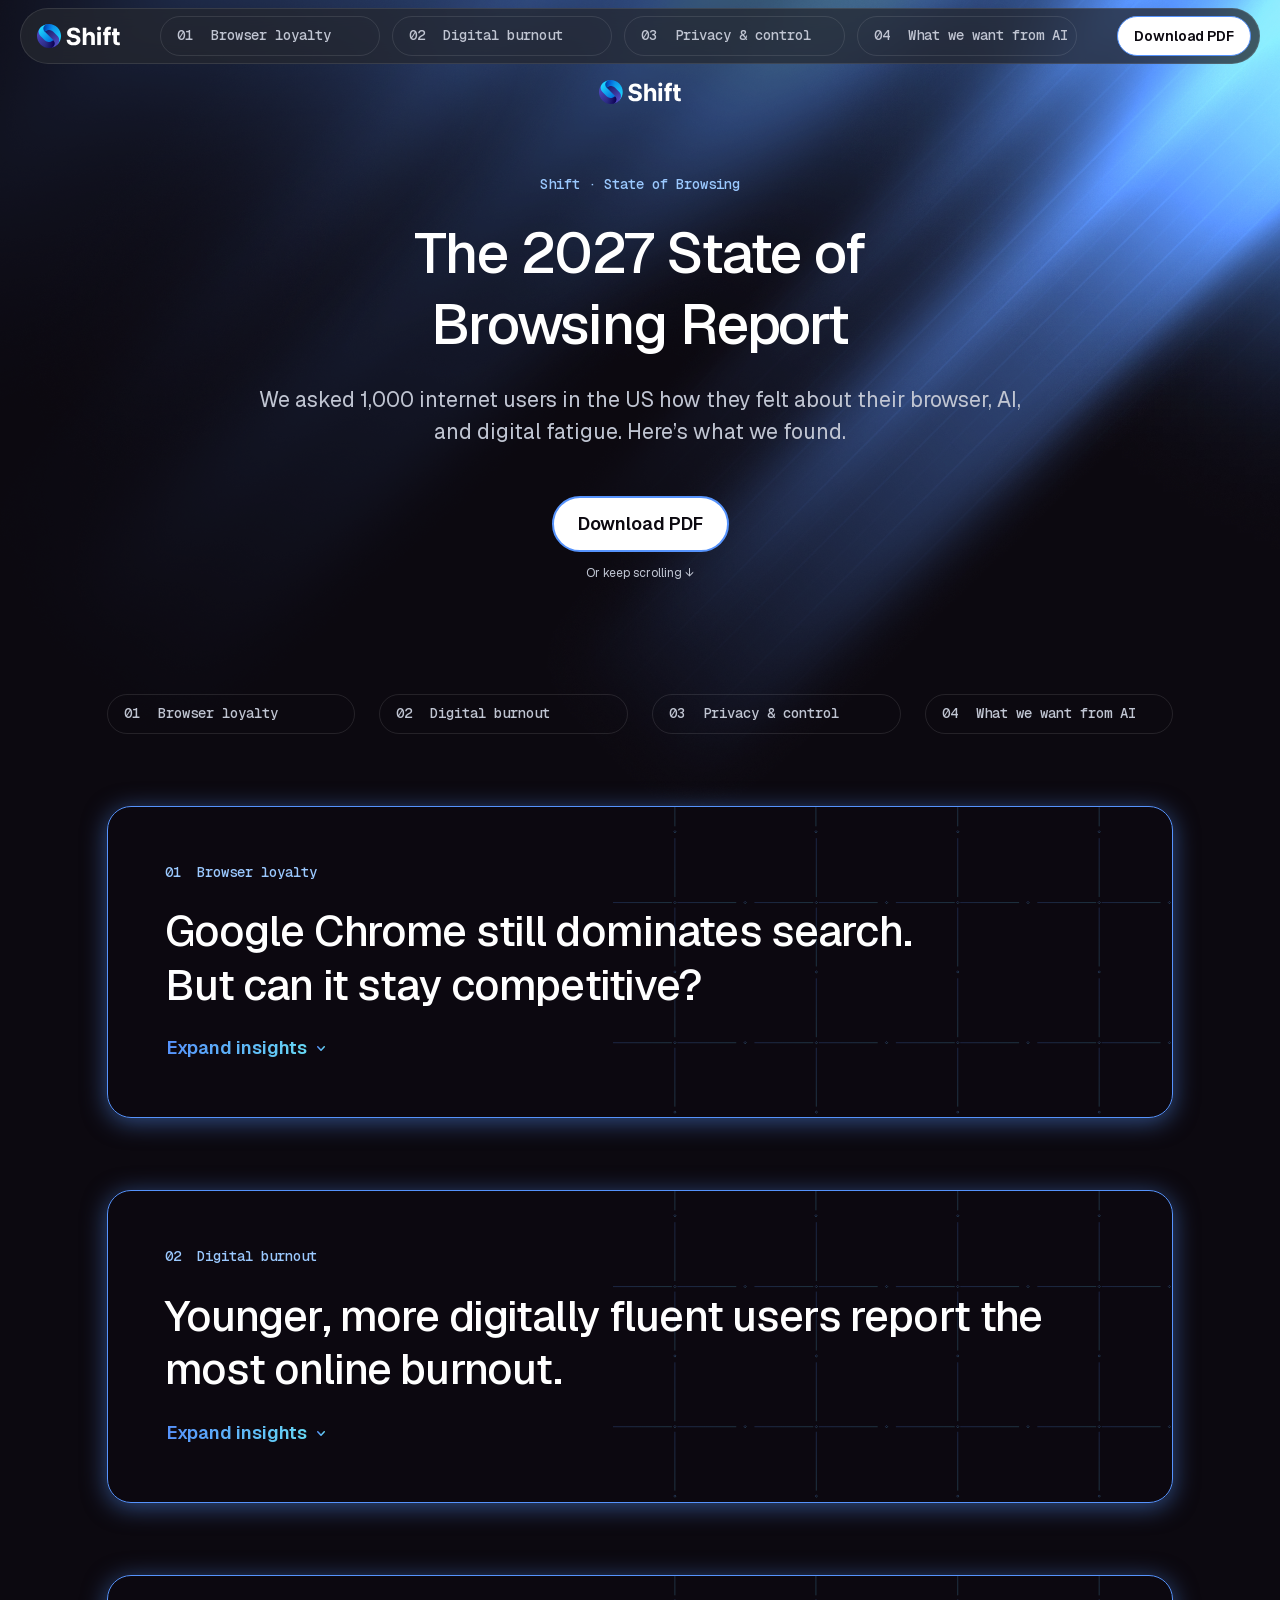
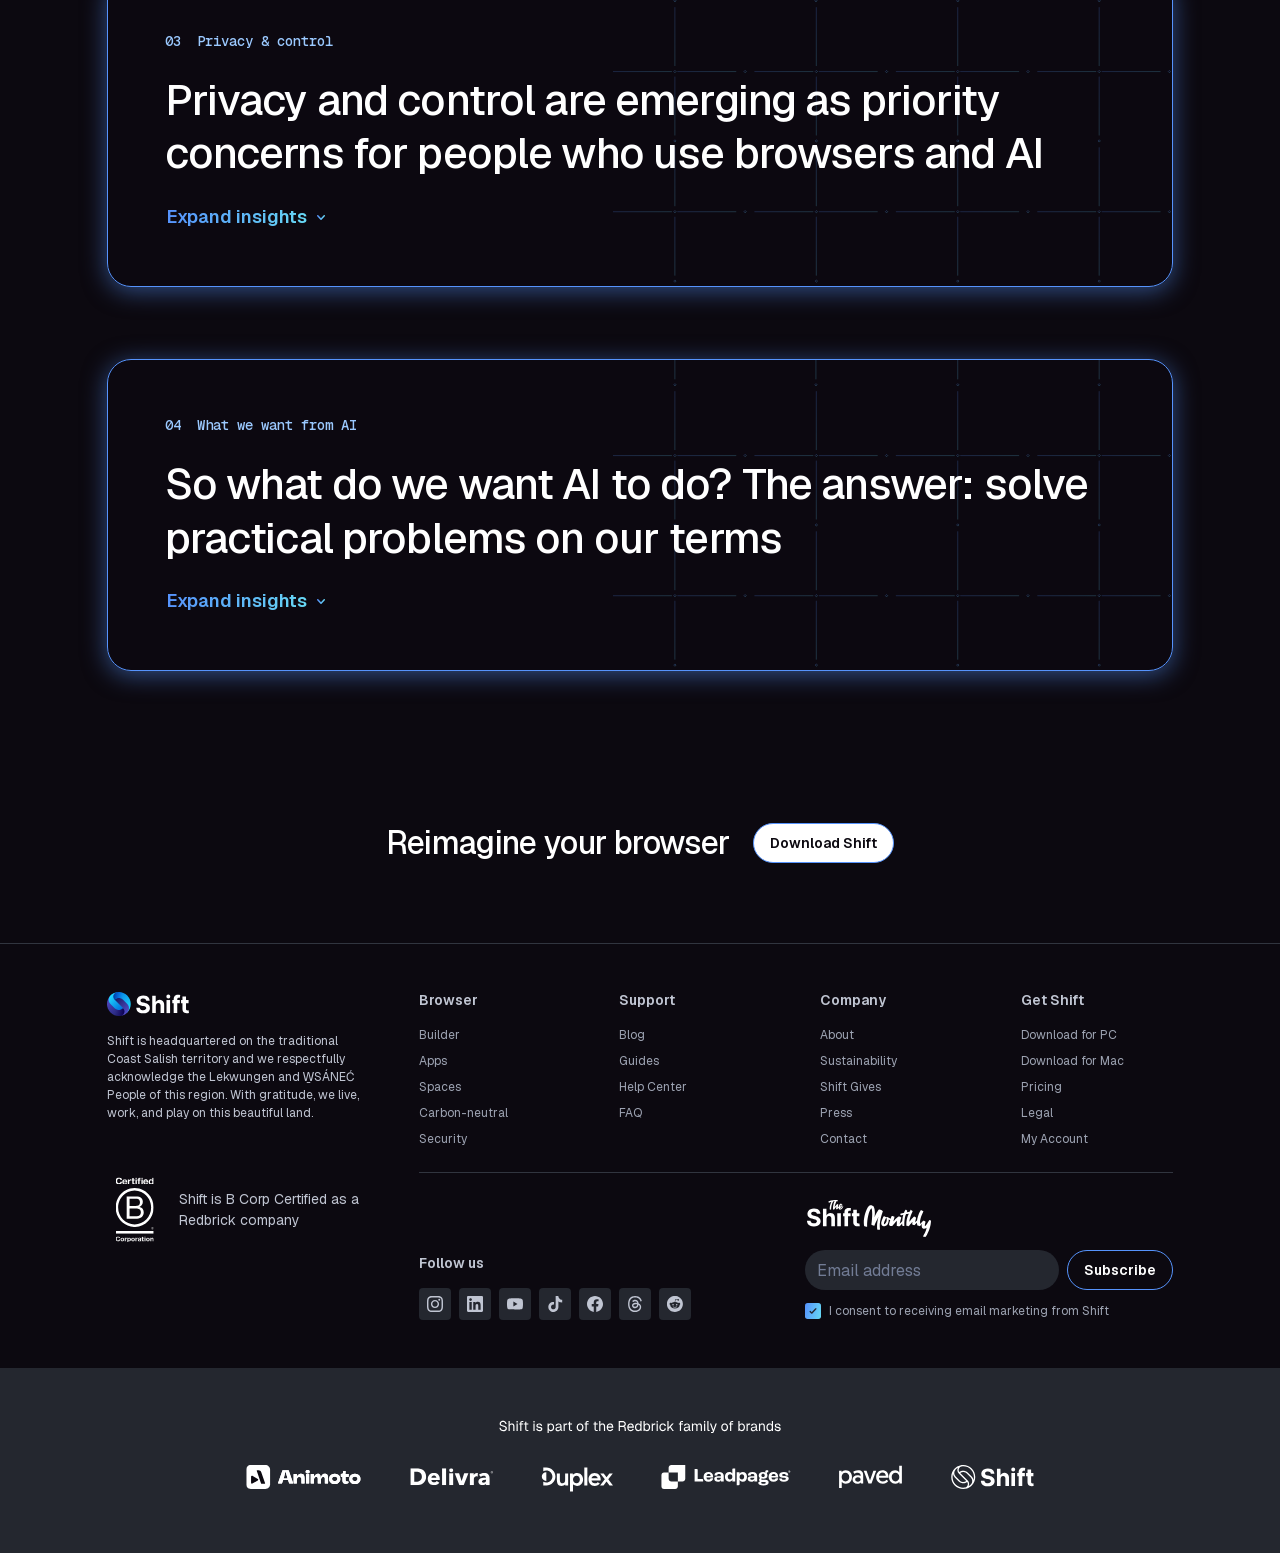
==== commit fff1162a: "Hidden nav until the chapter row, centred hero logo, full-width light leak, full-width open chapters" ====
--- a/index.html
+++ b/index.html
@@ -37,6 +37,7 @@
     <section class="hero">
       <img class="hero__leak" src="assets/light-leak.png" width="1440" height="1024" alt="" aria-hidden="true">
       <div class="hero__inner">
+        <img class="hero__logo" src="assets/logo-nav.svg" width="83" height="24" alt="Shift">
         <p class="eyebrow">Shift · State of Browsing</p>
         <h1 class="hero__title">The 2027 State of<br>Browsing Report</h1>
         <p class="hero__sub">We asked 1,000 internet users in the US how they felt about their browser, AI, and digital fatigue. Here’s what we found.</p>
--- a/style.css
+++ b/style.css
@@ -78,16 +78,34 @@
   display: flex; align-items: center; gap: 40px; padding: 8px 8px 8px 16px;
   background: var(--surface-75); border: 1px solid var(--hairline); border-radius: 999px;
   -webkit-backdrop-filter: blur(10px); backdrop-filter: blur(10px);
-}
+  /* no nav over the hero: the whole nav fades in once you scroll past the chapter row */
+  opacity: 0; transform: translateY(-8px); visibility: hidden;
+  transition: opacity 500ms ease, transform 600ms var(--ease-out), visibility 0s linear 600ms;
+}
+.is-absorbed .nav {
+  opacity: 1; transform: none; visibility: visible;
+  transition: opacity 500ms ease, transform 600ms var(--ease-out), visibility 0s;
+}
+@media (prefers-reduced-motion: reduce) { .nav { transform: none; } }
 .nav__logo img { width: 82.876px; height: 24px; }
 .nav__chapters { flex: 1 1 0; min-width: 0; display: flex; gap: 12px; }
-.nav__chapters .chip { opacity: 0; pointer-events: none; }
-.is-absorbed .nav__chapters .chip { opacity: 1; pointer-events: auto; }
+/* Nav chips softly fade in (with a small lift), one after another */
+.nav__chapters .chip {
+  opacity: 0; transform: translateY(4px); pointer-events: none;
+  transition: opacity 300ms ease, transform 300ms ease, border-color 200ms, color 200ms, box-shadow 200ms;
+}
+.is-absorbed .nav__chapters .chip {
+  opacity: 1; transform: none; pointer-events: auto;
+  transition: opacity 600ms ease, transform 700ms var(--ease-out), border-color 200ms, color 200ms, box-shadow 200ms;
+}
+.is-absorbed .nav__chapters .chip:nth-child(2) { transition-delay: 70ms, 70ms, 0s, 0s, 0s; }
+.is-absorbed .nav__chapters .chip:nth-child(3) { transition-delay: 140ms, 140ms, 0s, 0s, 0s; }
+.is-absorbed .nav__chapters .chip:nth-child(4) { transition-delay: 210ms, 210ms, 0s, 0s, 0s; }
 .nav .btn { margin-left: auto; }
-/* Page row hands its chips over to the nav */
-/* returning: wait for the nav chips to fly back down before the page chips reappear */
-.chips .chip { transition: opacity 120ms ease 520ms, border-color 200ms, color 200ms, box-shadow 200ms; }
-.is-absorbed .chips .chip { opacity: 0; transition-delay: 0s; }
+/* Page row fades out as the nav chips appear */
+.chips .chip { transition: opacity 400ms ease, border-color 200ms, color 200ms, box-shadow 200ms; }
+.is-absorbed .chips .chip { opacity: 0; }
+@media (prefers-reduced-motion: reduce) { .nav__chapters .chip { transform: none; } }
 @media (max-width: 1099px) {
   .nav { gap: 16px; }
   .nav__chapters { display: none; }
@@ -95,8 +113,10 @@
 }
 
 /* ---------- Hero (Figma 1525:33865) ---------- */
-.hero { position: relative; padding: 136px var(--gutter) 72px; }
-.hero__leak { position: absolute; z-index: 0; top: 0; left: calc(50% - 720px); width: 1440px; height: 1024px; pointer-events: none; }
+.hero { position: relative; padding: 80px var(--gutter) 72px; }
+.hero__logo { position: relative; width: 82.876px; height: 24px; margin-bottom: 72px; } /* 80px from the top */
+/* stretches with the window (never narrower than the 1440 design), bright corner stays top-right */
+.hero__leak { position: absolute; z-index: 0; top: 0; left: 50%; transform: translateX(-50%); width: max(100%, 1440px); height: auto; aspect-ratio: 1440 / 1024; pointer-events: none; }
 .hero__inner { position: relative; max-width: 1200px; margin: 0 auto; display: flex; flex-direction: column; align-items: center; text-align: center; }
 .hero__inner .eyebrow { margin-bottom: 24px; }
 .hero__title { max-width: 992px; font-weight: 500; font-size: clamp(40px, 4.45vw, 64px); line-height: 1.25; letter-spacing: -0.02em; }
@@ -114,9 +134,17 @@
   position: relative; overflow: hidden; padding: var(--pad);
   background: var(--ink-75); border: 1px solid var(--blue); border-radius: 24px; box-shadow: var(--shadow-lg);
   scroll-margin-top: 96px;
-}
-.chapter__grid { position: absolute; right: 0; top: 0; width: 559px; height: 338px; pointer-events: none; }
-.chapter__head { position: relative; display: flex; flex-direction: column; align-items: flex-start; gap: 24px; max-width: 1072px; }
+  transition: margin 700ms var(--ease-out), border-radius 700ms var(--ease-out);
+}
+/* Open chapters grow from the centred column to the full width of the screen */
+.chapter.is-open { margin-inline: calc(50% - 50vw); border-radius: 0; }
+/* two open chapters next to each other close the gap, so their lines merge into one */
+.chapter.is-open + .chapter.is-open { margin-top: -73px; } /* -72px gap, -1px so the borders overlap */
+.chapter__head, .chapter__drawer { width: 100%; max-width: 1072px; margin-inline: auto; }
+/* grid stays pinned to the content column's top-right corner as the card widens */
+.chapter__grid { position: absolute; right: max(0px, calc(50% - 600px)); top: 0; width: 559px; height: 338px; pointer-events: none; }
+.chapter__head { position: relative; display: flex; flex-direction: column; align-items: flex-start; gap: 24px; }
+@media (prefers-reduced-motion: reduce) { .chapter { transition: none; } }
 .chapter__title { font-weight: 500; font-size: clamp(30px, 3.34vw, 48px); line-height: 1.25; letter-spacing: -0.02em; }
 .toggle { display: inline-flex; align-items: center; padding-left: 2px; }
 .toggle__label { padding-right: 2px; font-weight: 600; font-size: 18px; line-height: 24px; background: var(--grad-link); -webkit-background-clip: text; background-clip: text; color: transparent; }
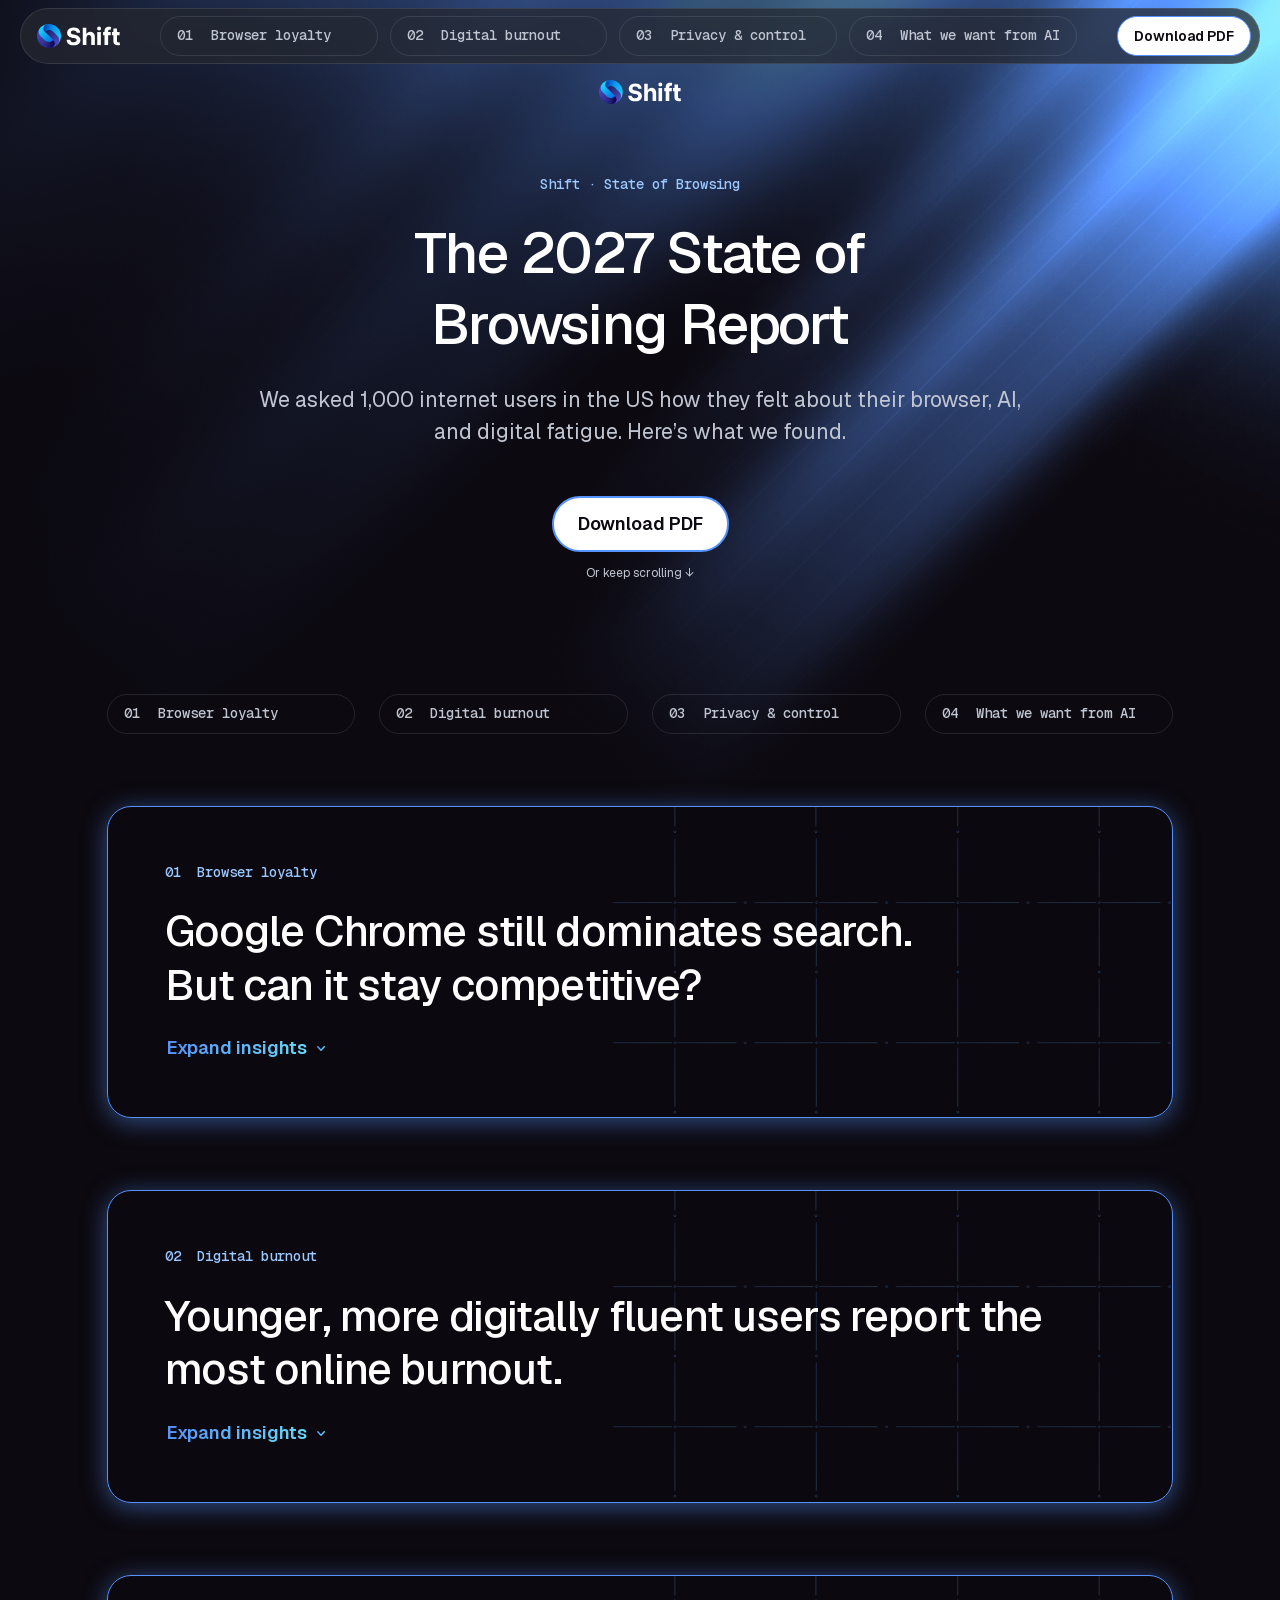
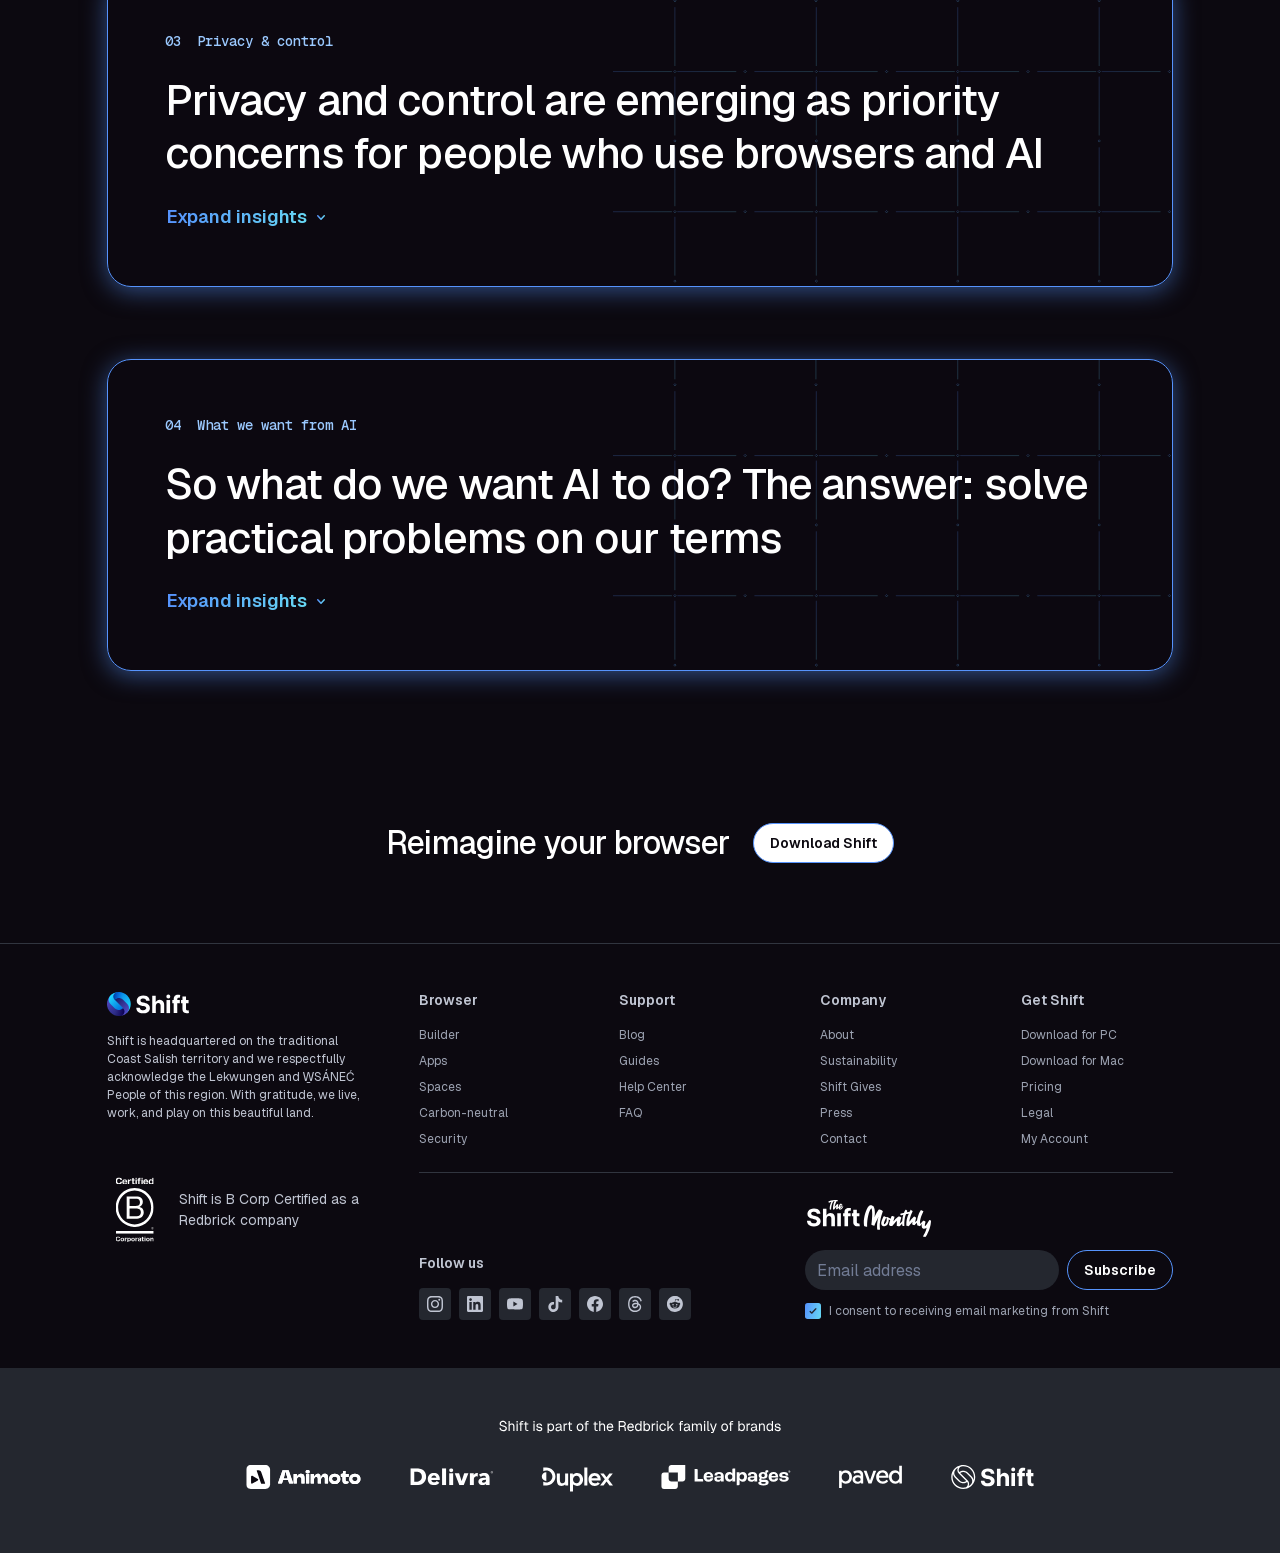
==== commit 48babd10: "Apply Figma edits: bubbles, Top 3 panel, big-title cards, Nearly 3 in 5 card, 32%/22% gauges, smalle" ====
--- a/index.html
+++ b/index.html
@@ -161,7 +161,7 @@
                 <h3 class="card__lead card__lead--sm">Across all age groups, 4 in 10 people leave tabs open just because they’re afraid of losing something</h3>
                 <div class="share-row"><button class="share" type="button" data-share="Across all age groups, 4 in 10 people leave tabs open just because they're afraid of losing something." data-anchor="stat-tabs"><img src="assets/share.svg" width="24" height="24" alt="">Share</button><p class="share-row__src"><span>shift.com/state-of-browsing</span><span>The 2027 State of Browsing Report</span></p></div>
               </div>
-              <div class="tens" aria-hidden="true"><img src="assets/tabs-4-in-10.svg" width="461.2" height="179.2" alt=""></div>
+              <div class="tens" aria-hidden="true"><i class="dot on"></i><i class="dot on"></i><i class="dot on"></i><i class="dot on"></i><i class="dot"></i><i class="dot"></i><i class="dot"></i><i class="dot"></i><i class="dot"></i><i class="dot"></i></div>
             </article>
 
             <div class="subhead">
@@ -201,27 +201,23 @@
         <div class="chapter__drawer" id="ch3-body" data-drawer>
           <div class="chapter__body" inert>
 
-            <article class="card card--feature" id="stat-drivers" data-reveal>
-              <img class="card__glow" src="assets/card-glow.png" alt="" aria-hidden="true">
+            <article class="card card--feature card--feature-tall" id="stat-drivers" data-reveal>
+              <img class="card__glow card__glow--tall" src="assets/card-glow-tall.png" alt="" aria-hidden="true">
               <div class="card__text">
-                <p class="num num--xl num--grad"><span data-count="36">36</span>%</p>
-                <h3 class="card__lead">Across all demographics, privacy and security rank as the top decision-driver for choosing a browser</h3>
-                <div class="share-row"><button class="share" type="button" data-share="Across all demographics, privacy ranks as the top decision-driver for choosing a browser." data-anchor="stat-drivers"><img src="assets/share.svg" width="24" height="24" alt="">Share</button><p class="share-row__src"><span>shift.com/state-of-browsing</span><span>The 2027 State of Browsing Report</span></p></div>
-              </div>
-              <div class="bars bars--feature">
-                <div class="bar-item"><div class="bar" style="--w:36%"><i></i><b>36%</b></div><p>1. Privacy and security</p></div>
-                <div class="bar-item"><div class="bar" style="--w:33%"><i></i><b>33%</b></div><p>2. Compatibility with other apps</p></div>
-                <div class="bar-item"><div class="bar" style="--w:32%"><i></i><b>32%</b></div><p>3. Speed</p></div>
-              </div>
+                <h3 class="card__lead card__lead--lg">Across all demographics, privacy and security rank as the top decision-driver for choosing a browser</h3>
+                <ul class="legend"><li><img src="assets/legend-blue-1.svg" width="19.453" height="19.453" alt="">Privacy and security</li><li><img src="assets/legend-blue-2.svg" width="19.453" height="19.453" alt="">Compatibility with other apps</li><li><img src="assets/legend-blue-3.svg" width="19.453" height="19.453" alt="">Speed</li></ul>
+                <div class="share-row"><button class="share" type="button" data-share="Across all demographics, privacy and security rank as the top decision-driver for choosing a browser." data-anchor="stat-drivers"><img src="assets/share.svg" width="24" height="24" alt="">Share</button><p class="share-row__src"><span>shift.com/state-of-browsing</span><span>The 2027 State of Browsing Report</span></p></div>
+              </div>
+              <div class="bubbles bubbles--drivers" aria-hidden="true"><div class="bubble bubble--1" style="--d:181;--x:250;--y:90"><span><span data-count="36">36</span>%</span></div><div class="bubble bubble--2" style="--d:166;--x:83;--y:170"><span><span data-count="33">33</span>%</span></div><div class="bubble bubble--3" style="--d:161;--x:230;--y:282"><span><span data-count="32">32</span>%</span></div></div>
             </article>
 
             <article class="card card--split" id="stat-frustrations" data-reveal>
-              <div class="card__text">
-                <p class="num num--lg">Top 3</p>
-                <h3 class="card__lead card__lead--sm">The top 3 reported frustrations with browsers</h3>
+              <div class="card__text card__text--narrow">
+                <p class="num num--lg">The Top 3</p>
+                <h3 class="card__lead card__lead--sm">reported frustrations with browsers</h3>
                 <div class="share-row"><button class="share" type="button" data-share="The top 3 frustrations with browsers: slow performance, website tracking and unwanted features." data-anchor="stat-frustrations"><img src="assets/share.svg" width="24" height="24" alt="">Share</button><p class="share-row__src"><span>shift.com/state-of-browsing</span><span>The 2027 State of Browsing Report</span></p></div>
               </div>
-              <ol class="ranked">
+              <ol class="ranked ranked--panel">
                 <li><span>01</span>Slow performance</li>
                 <li><span>02</span>Website tracking</li>
                 <li><span>03</span>Unwanted features</li>
@@ -244,9 +240,8 @@
             </div>
 
             <article class="card card--split" id="stat-ai-concerns" data-reveal>
-              <div class="card__text">
-                <p class="num num--lg"><span data-count="45">45</span>%</p>
-                <h3 class="card__lead card__lead--sm">The biggest concerns with AI in browsers?</h3>
+              <div class="card__text card__text--spread">
+                <h3 class="card__title-xl">The biggest concerns with AI in browsers?</h3>
                 <div class="share-row"><button class="share" type="button" data-share="45% are worried about AI in browsers accessing too much personal information." data-anchor="stat-ai-concerns"><img src="assets/share.svg" width="24" height="24" alt="">Share</button><p class="share-row__src"><span>shift.com/state-of-browsing</span><span>The 2027 State of Browsing Report</span></p></div>
               </div>
               <div class="bars">
@@ -288,24 +283,20 @@
         <div class="chapter__drawer" id="ch4-body" data-drawer>
           <div class="chapter__body" inert>
 
-            <article class="card card--feature" id="stat-ai-search" data-reveal>
-              <img class="card__glow" src="assets/card-glow.png" alt="" aria-hidden="true">
+            <article class="card card--feature card--feature-tall" id="stat-ai-search" data-reveal>
+              <img class="card__glow card__glow--tall" src="assets/card-glow-tall.png" alt="" aria-hidden="true">
               <div class="card__text">
                 <p class="num num--xl num--grad"><span data-count="68">68</span>%</p>
                 <h3 class="card__lead">of Americans have used tools like ChatGPT or Perplexity instead of traditional search in the last 6 months</h3>
+                <ul class="legend"><li><img src="assets/legend-blue-1.svg" width="19.453" height="19.453" alt="">18 - 24</li><li><img src="assets/legend-blue-2.svg" width="19.453" height="19.453" alt="">35 - 44</li><li><img src="assets/legend-blue-3.svg" width="19.453" height="19.453" alt="">65+</li></ul>
                 <div class="share-row"><button class="share" type="button" data-share="68% of Americans have used tools like ChatGPT or Perplexity instead of traditional search in the last 6 months." data-anchor="stat-ai-search"><img src="assets/share.svg" width="24" height="24" alt="">Share</button><p class="share-row__src"><span>shift.com/state-of-browsing</span><span>The 2027 State of Browsing Report</span></p></div>
               </div>
-              <div class="cols" aria-label="AI adoption by age">
-                <div class="col" style="--h:80%"><b>80%</b><i></i><span>18–24</span></div>
-                <div class="col" style="--h:76%"><b>76%</b><i></i><span>35–44</span></div>
-                <div class="col" style="--h:50%"><b>50%</b><i></i><span>65+</span></div>
-              </div>
+              <div class="bubbles bubbles--adoption" aria-hidden="true"><div class="bubble bubble--1" style="--d:224.7;--x:112;--y:232"><span><span data-count="80">80</span>%</span></div><div class="bubble bubble--2" style="--d:213.4;--x:318;--y:107"><span><span data-count="76">76</span>%</span></div><div class="bubble bubble--3" style="--d:140.4;--x:303;--y:303"><span><span data-count="50">50</span>%</span></div></div>
             </article>
 
             <article class="card card--split" id="stat-capabilities" data-reveal>
-              <div class="card__text">
-                <p class="num num--lg"><span data-count="35">35</span>%</p>
-                <h3 class="card__lead card__lead--sm">When asked which AI capabilities would make browsing easier, people chose use cases that were practical rather than autonomous</h3>
+              <div class="card__text card__text--spread">
+                <h3 class="card__lead card__lead--lg">When asked which AI capabilities would make browsing easier, people chose use cases that were practical rather than autonomous</h3>
                 <div class="share-row"><button class="share" type="button" data-share="The AI capability people want most in a browser: researching a topic (35%)." data-anchor="stat-capabilities"><img src="assets/share.svg" width="24" height="24" alt="">Share</button><p class="share-row__src"><span>shift.com/state-of-browsing</span><span>The 2027 State of Browsing Report</span></p></div>
               </div>
               <div class="bars">
@@ -318,16 +309,26 @@
 
             <div class="subhead"><h3>Helpful, but on our terms</h3></div>
 
+            <article class="card card--split" id="stat-simpler" data-reveal>
+              <div class="card__text card__text--fixed">
+                <p class="num num--lg">Nearly 3 in 5</p>
+                <h3 class="card__lead card__lead--sm">people say AI has made their online life at least somewhat simpler</h3>
+                <div class="share-row"><button class="share" type="button" data-share="Nearly 3 in 5 people say AI has made their online life at least somewhat simpler." data-anchor="stat-simpler"><img src="assets/share.svg" width="24" height="24" alt="">Share</button><p class="share-row__src"><span>shift.com/state-of-browsing</span><span>The 2027 State of Browsing Report</span></p></div>
+              </div>
+              <div class="fives" aria-hidden="true"><i class="dot on"></i><i class="dot on"></i><i class="dot on"></i><i class="dot"></i><i class="dot"></i></div>
+            </article>
+
             <div class="pair">
-              <article class="card card--gauge" id="stat-simpler" data-reveal>
-                <div class="gauge" style="--p:60"><img class="gauge__disc" src="assets/gauge-disc.svg" width="205.695" height="205.695" alt=""><img class="gauge__track" src="assets/gauge-track.svg" width="205.776" height="205.776" alt=""><svg class="gauge__arc" viewBox="0 0 205.776 205.776" aria-hidden="true"><circle cx="102.888" cy="102.888" r="98.0735" pathLength="100"/></svg><p class="gauge__num gauge__num--sm"><span data-count="3">3</span> in 5</p></div>
-                <h3 class="card__lead card__lead--sm">Nearly 3 in 5 people say AI has made their online life at least somewhat simpler</h3>
-                <div class="share-row"><button class="share" type="button" data-share="Nearly 3 in 5 people say AI has made their online life at least somewhat simpler." data-anchor="stat-simpler"><img src="assets/share.svg" width="24" height="24" alt="">Share</button><p class="share-row__src"><span>shift.com/state-of-browsing</span><span>The 2027 State of Browsing Report</span></p></div>
-              </article>
+              
               <article class="card card--gauge" id="stat-optin" data-reveal>
                 <div class="gauge" style="--p:32"><img class="gauge__disc" src="assets/gauge-disc.svg" width="205.695" height="205.695" alt=""><img class="gauge__track" src="assets/gauge-track.svg" width="205.776" height="205.776" alt=""><svg class="gauge__arc" viewBox="0 0 205.776 205.776" aria-hidden="true"><circle cx="102.888" cy="102.888" r="98.0735" pathLength="100"/></svg><p class="gauge__num"><span data-count="32">32</span>%</p></div>
-                <h3 class="card__lead card__lead--sm">want to be asked before new AI features are enabled in their browser, and another 22% want them off unless they opt in</h3>
-                <div class="share-row"><button class="share" type="button" data-share="32% want to be asked before new AI features are enabled in their browser, and another 22% want them off unless they opt in." data-anchor="stat-optin"><img src="assets/share.svg" width="24" height="24" alt="">Share</button><p class="share-row__src"><span>shift.com/state-of-browsing</span><span>The 2027 State of Browsing Report</span></p></div>
+                <h3 class="card__lead card__lead--sm">of people want to be asked before new AI features are enabled in their browser</h3>
+                <div class="share-row"><button class="share" type="button" data-share="32% of people want to be asked before new AI features are enabled in their browser." data-anchor="stat-optin"><img src="assets/share.svg" width="24" height="24" alt="">Share</button><p class="share-row__src"><span>shift.com/state-of-browsing</span><span>The 2027 State of Browsing Report</span></p></div>
+              </article>
+              <article class="card card--gauge" id="stat-optout" data-reveal>
+                <div class="gauge" style="--p:22"><img class="gauge__disc" src="assets/gauge-disc.svg" width="205.695" height="205.695" alt=""><img class="gauge__track" src="assets/gauge-track.svg" width="205.776" height="205.776" alt=""><svg class="gauge__arc" viewBox="0 0 205.776 205.776" aria-hidden="true"><circle cx="102.888" cy="102.888" r="98.0735" pathLength="100"/></svg><p class="gauge__num"><span data-count="22">22</span>%</p></div>
+                <h3 class="card__lead card__lead--sm">of people want AI features off their browser unless they opt in</h3>
+                <div class="share-row"><button class="share" type="button" data-share="22% of people want AI features off their browser unless they opt in." data-anchor="stat-optout"><img src="assets/share.svg" width="24" height="24" alt="">Share</button><p class="share-row__src"><span>shift.com/state-of-browsing</span><span>The 2027 State of Browsing Report</span></p></div>
               </article>
             </div>
 
--- a/style.css
+++ b/style.css
@@ -106,6 +106,15 @@
 .chips .chip { transition: opacity 400ms ease, border-color 200ms, color 200ms, box-shadow 200ms; }
 .is-absorbed .chips .chip { opacity: 0; }
 @media (prefers-reduced-motion: reduce) { .nav__chapters .chip { transform: none; } }
+/* Nav chips stay equal width like Figma, but never narrower than their title (so nothing is cut off) */
+.nav__chapters .chip { flex: 1 1 0; min-width: max-content; overflow: visible; text-overflow: clip; }
+/* Tighter spacing, and the 01–04 numbers drop out, so full titles still fit */
+@media (max-width: 1239px) {
+  .nav { gap: 20px; }
+  .nav__chapters { gap: 8px; }
+  .nav__chapters .chip { padding-inline: 12px; }
+  .nav__chapters .chip span { display: none; }
+}
 @media (max-width: 1099px) {
   .nav { gap: 16px; }
   .nav__chapters { display: none; }
@@ -134,17 +143,9 @@
   position: relative; overflow: hidden; padding: var(--pad);
   background: var(--ink-75); border: 1px solid var(--blue); border-radius: 24px; box-shadow: var(--shadow-lg);
   scroll-margin-top: 96px;
-  transition: margin 700ms var(--ease-out), border-radius 700ms var(--ease-out);
-}
-/* Open chapters grow from the centred column to the full width of the screen */
-.chapter.is-open { margin-inline: calc(50% - 50vw); border-radius: 0; }
-/* two open chapters next to each other close the gap, so their lines merge into one */
-.chapter.is-open + .chapter.is-open { margin-top: -73px; } /* -72px gap, -1px so the borders overlap */
-.chapter__head, .chapter__drawer { width: 100%; max-width: 1072px; margin-inline: auto; }
-/* grid stays pinned to the content column's top-right corner as the card widens */
-.chapter__grid { position: absolute; right: max(0px, calc(50% - 600px)); top: 0; width: 559px; height: 338px; pointer-events: none; }
-.chapter__head { position: relative; display: flex; flex-direction: column; align-items: flex-start; gap: 24px; }
-@media (prefers-reduced-motion: reduce) { .chapter { transition: none; } }
+}
+.chapter__grid { position: absolute; right: 0; top: 0; width: 559px; height: 338px; pointer-events: none; }
+.chapter__head { position: relative; display: flex; flex-direction: column; align-items: flex-start; gap: 24px; max-width: 1072px; }
 .chapter__title { font-weight: 500; font-size: clamp(30px, 3.34vw, 48px); line-height: 1.25; letter-spacing: -0.02em; }
 .toggle { display: inline-flex; align-items: center; padding-left: 2px; }
 .toggle__label { padding-right: 2px; font-weight: 600; font-size: 18px; line-height: 24px; background: var(--grad-link); -webkit-background-clip: text; background-clip: text; color: transparent; }
@@ -173,7 +174,7 @@
   background: var(--ink-75); border: 2px solid var(--blue);
 }
 .card--feature-tall { min-height: 472px; }
-.card--feature .card__text { width: min(451px, 100%); flex: none; }
+.card--feature .card__text { flex: 0 1 451px; min-width: 280px; } /* gives way to the graphic on narrower screens */
 .card__glow { position: absolute; inset: 0; width: 100%; height: 100%; object-fit: cover; pointer-events: none; }
 
 /* Split card — hairline border (Figma 1545:39856, 1554:40977) */
@@ -182,7 +183,7 @@
   background: rgb(0 0 0 / 0.2); border: 2px solid var(--hairline);
 }
 .card--split > * { flex: 1 1 0; min-width: 0; }
-.card--split > .card__text--fixed { flex: 0 0 min(450px, 100%); }
+.card--split > .card__text--fixed { flex: 0 1 450px; }
 
 /* Gauge card — perspective grid (Figma 1550:40081) */
 .card--gauge {
@@ -199,15 +200,18 @@
 
 @media (max-width: 899px) {
   .card--feature, .card--split { flex-direction: column; align-items: stretch; }
-  .card--feature > :last-child, .card--split .tens { align-self: center; }
-  .card--feature .card__text { width: 100%; }
+  .card--feature > :last-child { align-self: center; }
+  .card--split > *, .card--split > .card__text--fixed { flex: none; }
+  .card--split .tens { flex: none !important; width: min(100% + 18px, 470px); max-width: none; margin: -9px auto; }
+  .card--feature .card__text { flex: none; width: 100%; min-width: 0; }
 }
 
 /* Numbers */
 .num { font-weight: 500; line-height: 1.25; text-box: trim-both cap alphabetic; letter-spacing: -0.02em; font-variant-numeric: tabular-nums; }
 .num--xl { font-size: clamp(64px, 6.67vw, 96px); }
-.num--lg { font-size: clamp(48px, 4.45vw, 64px); }
-.num--grad { background: var(--grad-num); -webkit-background-clip: text; background-clip: text; color: transparent; padding-bottom: 0.04em; }
+.num--lg { font-size: clamp(40px, 3.34vw, 48px); }
+/* gradient text only paints inside its box, so extend the box past the trimmed line (no layout change) */
+.num--grad { background: var(--grad-num); -webkit-background-clip: text; background-clip: text; color: transparent; padding-block: 0.2em; margin-block: -0.2em; }
 
 /* Share row: divider + Share button + source stamp */
 .share-row { display: flex; align-items: center; gap: 24px; width: 100%; padding-top: 24px; border-top: 1px solid var(--rule); }
@@ -234,7 +238,7 @@
 }
 .is-in .bar i { width: var(--w); }
 .bar b { position: absolute; right: 18px; top: 50%; transform: translateY(-50%); font-weight: 500; font-size: 24px; line-height: 1; letter-spacing: -0.02em; }
-.bar-item p { font-weight: 500; font-size: 16px; line-height: 1.25; letter-spacing: -0.02em; }
+.bar-item p { font-weight: 600; font-size: 14px; line-height: 1.5; color: var(--brand-text); }
 .bars .bar-item:nth-child(2) i { transition-delay: 120ms; }
 .bars .bar-item:nth-child(3) i { transition-delay: 240ms; }
 .bars .bar-item:nth-child(4) i { transition-delay: 360ms; }
@@ -276,8 +280,9 @@
 /* ---------- Donut (Figma 1554:41087) ---------- */
 .donut {
   position: relative; flex: none; width: 274px; height: 274px;
-  -webkit-mask: conic-gradient(#000 var(--sweep), transparent 0);
-          mask: conic-gradient(#000 var(--sweep), transparent 0);
+  /* starts 7deg before 12 o'clock, in the gap between segments, so no rounded end gets clipped */
+  -webkit-mask: conic-gradient(from -7deg, #000 var(--sweep), transparent 0);
+          mask: conic-gradient(from -7deg, #000 var(--sweep), transparent 0);
   transition: --sweep 1.6s var(--ease-out);
 }
 .is-in .donut { --sweep: 360deg; }
@@ -285,33 +290,83 @@
 .legend li { display: flex; align-items: center; gap: 12px; font-weight: 500; font-size: 16px; line-height: 1.25; letter-spacing: -0.02em; }
 .legend img { width: 19.453px; height: 19.453px; }
 
-/* ---------- 4 in 10 (Figma 1557:41128) ---------- */
-.tens { position: relative; flex: 0 0 452px !important; height: 170px; }
-.tens img {
-  position: absolute; left: -9.2px; top: -9.2px; width: 461.2px; height: 179.2px;
-  -webkit-mask: linear-gradient(90deg, #000 var(--wipe, 0%), transparent calc(var(--wipe, 0%) + 12%));
-          mask: linear-gradient(90deg, #000 var(--wipe, 0%), transparent calc(var(--wipe, 0%) + 12%));
-}
-@property --wipe { syntax: "<percentage>"; inherits: true; initial-value: 0%; }
-.tens { transition: --wipe 1.3s var(--ease-out); }
-.is-in .tens { --wipe: 100%; }
-@media (max-width: 560px) { .tens { transform: scale(0.7); transform-origin: left center; margin-right: -136px; } }
+/* ---------- 4 in 10 (Figma 1557:41128): 10 circles, built from the Figma SVG's values ---------- */
+/* 77px circles on a 93.6px pitch; they shrink with the card so none get cut off */
+.tens {
+  position: relative; flex: 0 1 470px !important; min-width: 0; width: 100%; max-width: 470px; /* 452 + 9px glow room each side */
+  display: grid; grid-template-columns: repeat(5, minmax(0, 1fr)); align-content: center; gap: 16px 16.6px; padding: 9px; margin: -9px;
+}
+.dot {
+  position: relative; aspect-ratio: 1; border-radius: 50%; background: rgb(36 39 47 / 0.25);
+  opacity: 0; transform: scale(0.4);
+  transition: opacity 250ms ease, transform 550ms cubic-bezier(0.34, 1.56, 0.64, 1);
+}
+/* 1px gradient outline */
+.dot::after {
+  content: ""; position: absolute; inset: 0; border-radius: 50%; padding: 1px;
+  background: linear-gradient(95.7deg, rgb(255 255 255 / 0.1), rgb(255 255 255 / 0.25));
+  -webkit-mask: linear-gradient(#000 0 0) content-box, linear-gradient(#000 0 0); -webkit-mask-composite: xor;
+          mask: linear-gradient(#000 0 0) content-box exclude, linear-gradient(#000 0 0);
+}
+.dot.on { background: rgb(86 147 252 / 0.15); box-shadow: 0 0 9.2px rgb(86 147 252 / 0.5); }
+.dot.on::after { background: linear-gradient(95.7deg, #5693fc, #67daf4); }
+/* pop in one by one */
+.is-in .dot { opacity: 1; transform: none; }
+.is-in .dot:nth-child(2)  { transition-delay: 90ms; }
+.is-in .dot:nth-child(3)  { transition-delay: 180ms; }
+.is-in .dot:nth-child(4)  { transition-delay: 270ms; }
+.is-in .dot:nth-child(5)  { transition-delay: 360ms; }
+.is-in .dot:nth-child(6)  { transition-delay: 450ms; }
+.is-in .dot:nth-child(7)  { transition-delay: 540ms; }
+.is-in .dot:nth-child(8)  { transition-delay: 630ms; }
+.is-in .dot:nth-child(9)  { transition-delay: 720ms; }
+.is-in .dot:nth-child(10) { transition-delay: 810ms; }
 
 /* ---------- Ranked list / columns ---------- */
 .ranked { display: flex; flex-direction: column; }
 .ranked li { display: flex; align-items: baseline; gap: 20px; padding: 20px 0; border-bottom: 1px solid var(--rule); font-weight: 500; font-size: 24px; letter-spacing: -0.02em; }
 .ranked li span { font-family: var(--font-mono); font-size: 14px; color: var(--brand-text); }
-.cols { position: relative; flex: 0 1 451px; height: 274px; display: grid; grid-template-columns: repeat(3, 1fr); gap: 24px; align-items: end; padding-bottom: 28px; }
-.col { position: relative; height: 100%; display: flex; flex-direction: column; justify-content: flex-end; align-items: center; gap: 12px; }
-.col b { font-weight: 500; font-size: 24px; letter-spacing: -0.02em; }
-.col i {
-  width: 100%; max-width: 96px; height: 0; border-radius: 8px;
-  background: url("./assets/bar-noise.png") 0 0 / 512px 512px, var(--grad-bar); background-blend-mode: soft-light, normal;
-  transition: height 1.2s var(--ease-out);
-}
-.is-in .col i { height: calc(var(--h) * 0.72); }
-.col:nth-child(2) i { transition-delay: 120ms; } .col:nth-child(3) i { transition-delay: 240ms; }
-.col span { position: absolute; bottom: -28px; font-family: var(--font-mono); font-size: 13px; color: var(--text-3); }
+
+/* ---------- Bubbles (Figma: decision drivers, AI adoption) ---------- */
+/* Bubble layout comes straight from Figma (px values as unitless numbers); the whole graphic scales to fit its card */
+.bubbles { position: relative; flex: 0 1 calc(var(--w) * 1px); min-width: 0; width: 100%; max-width: calc(var(--w) * 1px); aspect-ratio: var(--w) / var(--h); container-type: inline-size; }
+.bubbles--drivers { --w: 340.6; --h: 363.5; }
+.bubbles--adoption { --w: 428.3; --h: 372.7; }
+.bubble {
+  position: absolute; aspect-ratio: 1; width: calc(var(--d) / var(--w) * 100%);
+  left: calc((var(--x) - var(--d) / 2) / var(--w) * 100%); top: calc((var(--y) - var(--d) / 2) / var(--h) * 100%);
+  display: grid; place-items: center;
+  opacity: 0; transform: scale(0.6);
+  transition: opacity 300ms ease, transform 700ms cubic-bezier(0.34, 1.56, 0.64, 1);
+}
+.bubble--1 { --c: 75 96 197; }   /* Blue/800 */
+.bubble--2 { --c: 86 147 252; }  /* Blue/500 */
+.bubble--3 { --c: 155 201 255; } /* Blue/200 */
+/* fill + glow at 75% opacity, then a 1px→2px blue→cyan outline at 50% */
+.bubble::before { content: ""; position: absolute; inset: 0; border-radius: 50%; background: rgb(var(--c) / 0.7); box-shadow: 0 0 8px 2px rgb(86 147 252 / 0.5); opacity: 0.75; }
+.bubble::after {
+  content: ""; position: absolute; inset: 0; border-radius: 50%; padding: 2px; opacity: 0.375;
+  background: linear-gradient(95.7deg, #5693fc, #67daf4);
+  -webkit-mask: linear-gradient(#000 0 0) content-box, linear-gradient(#000 0 0); -webkit-mask-composite: xor;
+          mask: linear-gradient(#000 0 0) content-box exclude, linear-gradient(#000 0 0);
+}
+.bubble > span { position: relative; z-index: 1; font-weight: 500; font-size: min(48px, calc(48 / var(--w) * 100cqw)); line-height: 1.25; letter-spacing: -0.02em; font-variant-numeric: tabular-nums; }
+.is-in .bubble { opacity: 1; transform: none; }
+.is-in .bubble:nth-child(2) { transition-delay: 140ms; }
+.is-in .bubble:nth-child(3) { transition-delay: 280ms; }
+
+/* ---------- Split-card variants ---------- */
+.card__title-xl { max-width: 342px; font-weight: 500; font-size: clamp(36px, 3.34vw, 48px); line-height: 1.25; letter-spacing: -0.02em; }
+.card--split > .card__text--spread { align-self: stretch; justify-content: space-between; }
+.card--split > .card__text--narrow { flex: 0 1 410px; }
+.ranked--panel { align-self: center; gap: 24px; padding: 40px; border-radius: 16px; background: rgb(36 39 47 / 0.8); }
+.ranked--panel li { padding: 0; border: 0; }
+.ranked--panel li span { font-size: 24px; font-weight: 500; }
+
+/* ---------- Nearly 3 in 5: 5 dots, 3 lit (Figma 25216:15275) ---------- */
+.fives { flex: 0 1 345px !important; min-width: 0; max-width: 345px; display: flex; flex-wrap: wrap; justify-content: center; gap: 20px 20.5px; padding: 9px; margin: -9px; }
+.fives .dot { width: calc((100% - 41px) / 3); }
+@media (max-width: 899px) { .card--split .fives { flex: none !important; width: min(100% + 18px, 363px); margin: -9px auto; } }
 
 /* ---------- Subhead / pair / closing ---------- */
 .subhead { display: flex; flex-direction: column; gap: 16px; padding: 0 clamp(0px, 8.33vw, 120px); text-align: center; }
@@ -397,5 +452,5 @@
 [data-reveal].is-in { opacity: 1; transform: none; }
 @media (prefers-reduced-motion: reduce) {
   [data-reveal] { opacity: 1; transform: none; transition: none; }
-  .bar i, .col i, .gauge__arc circle, .chrome-ring__arc, .chrome-ring__logo, .donut, .tens { transition: none !important; }
-}
+  .bar i, .col i, .gauge__arc circle, .chrome-ring__arc, .chrome-ring__logo, .donut, .dot, .bubble { transition: none !important; }
+}
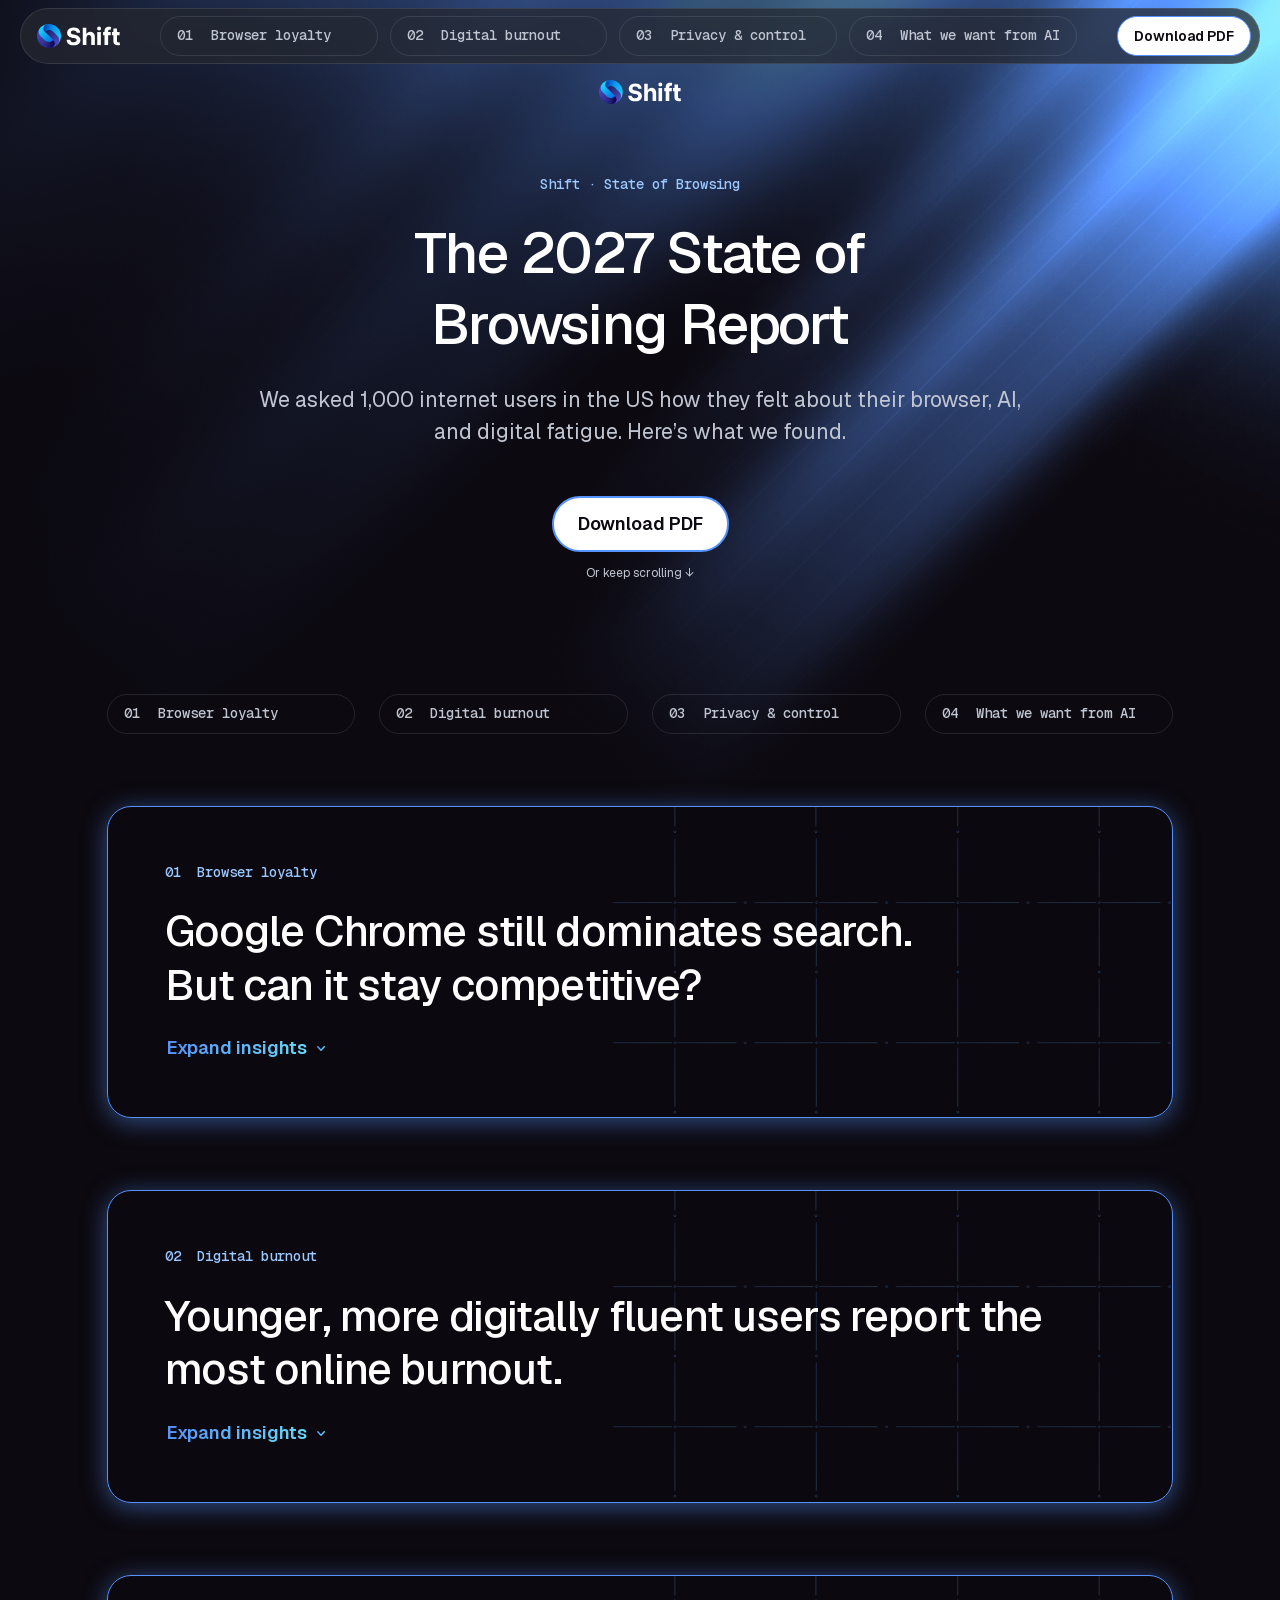
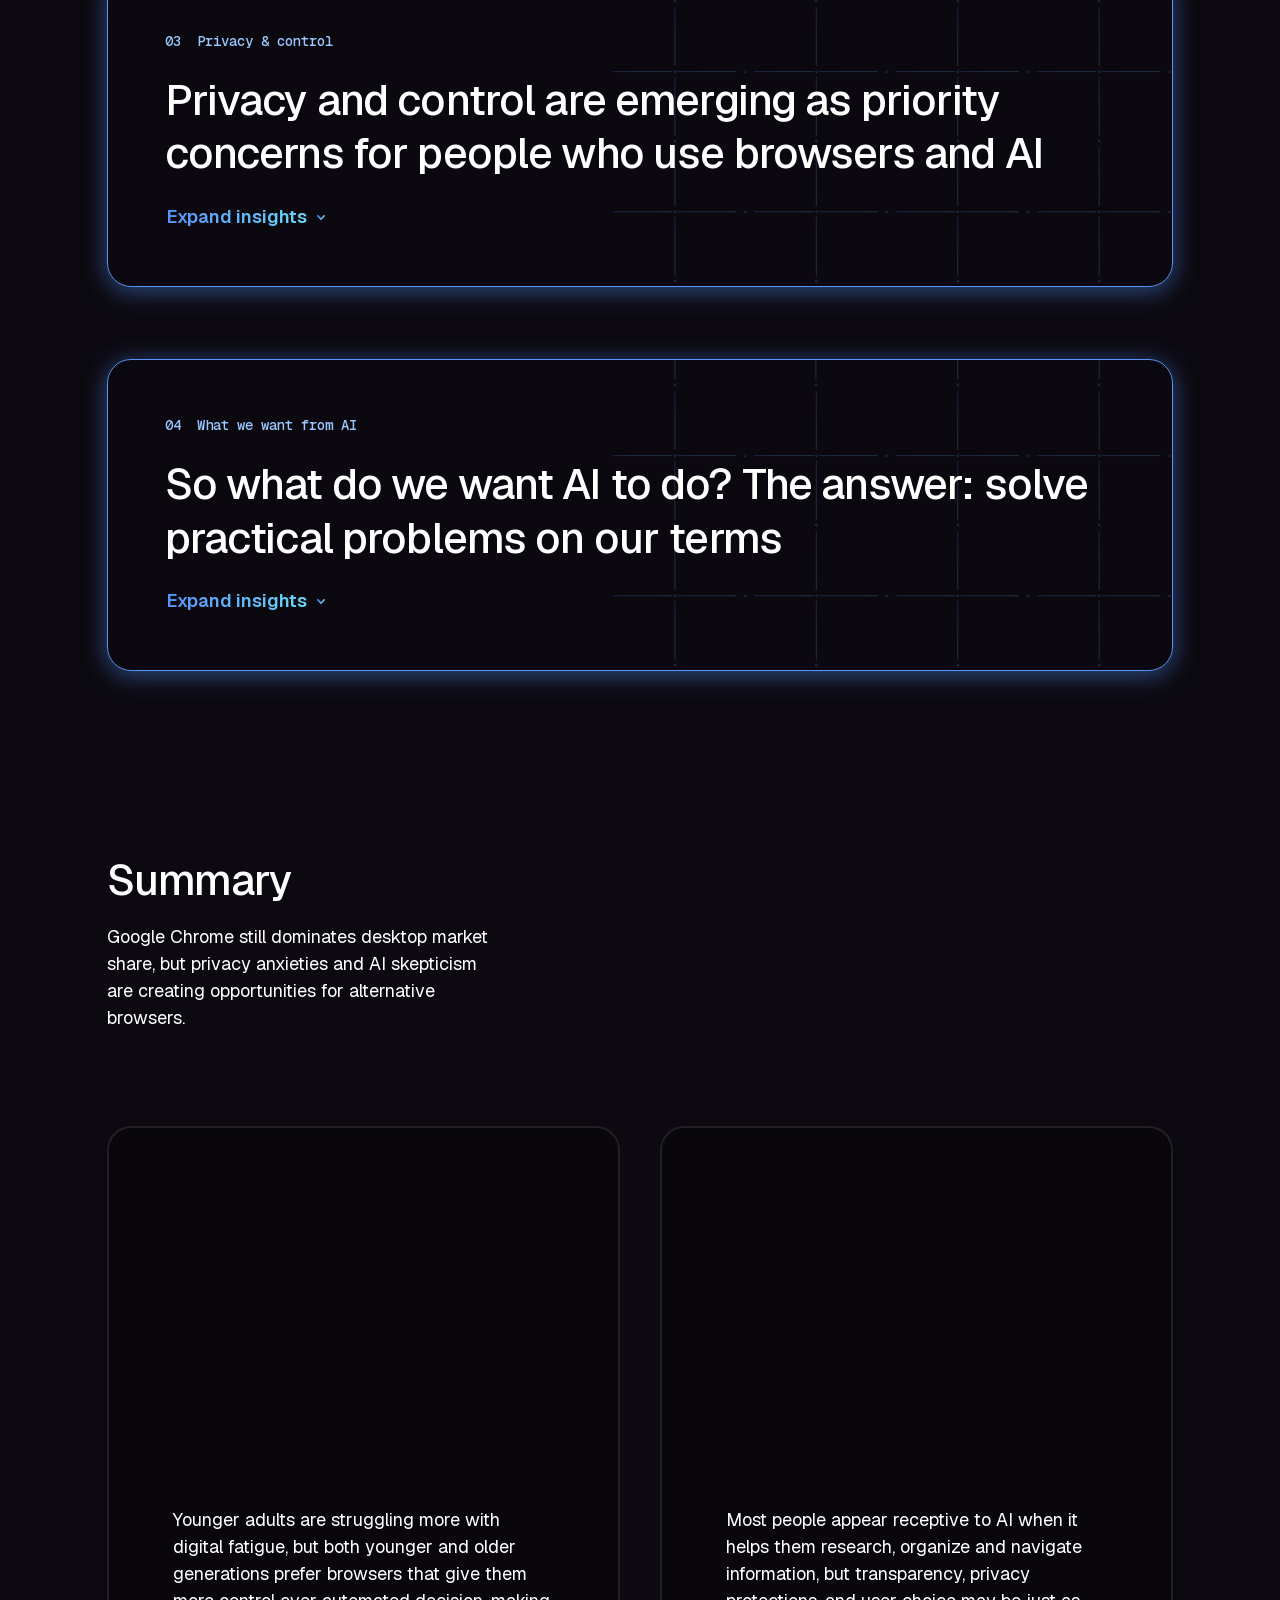
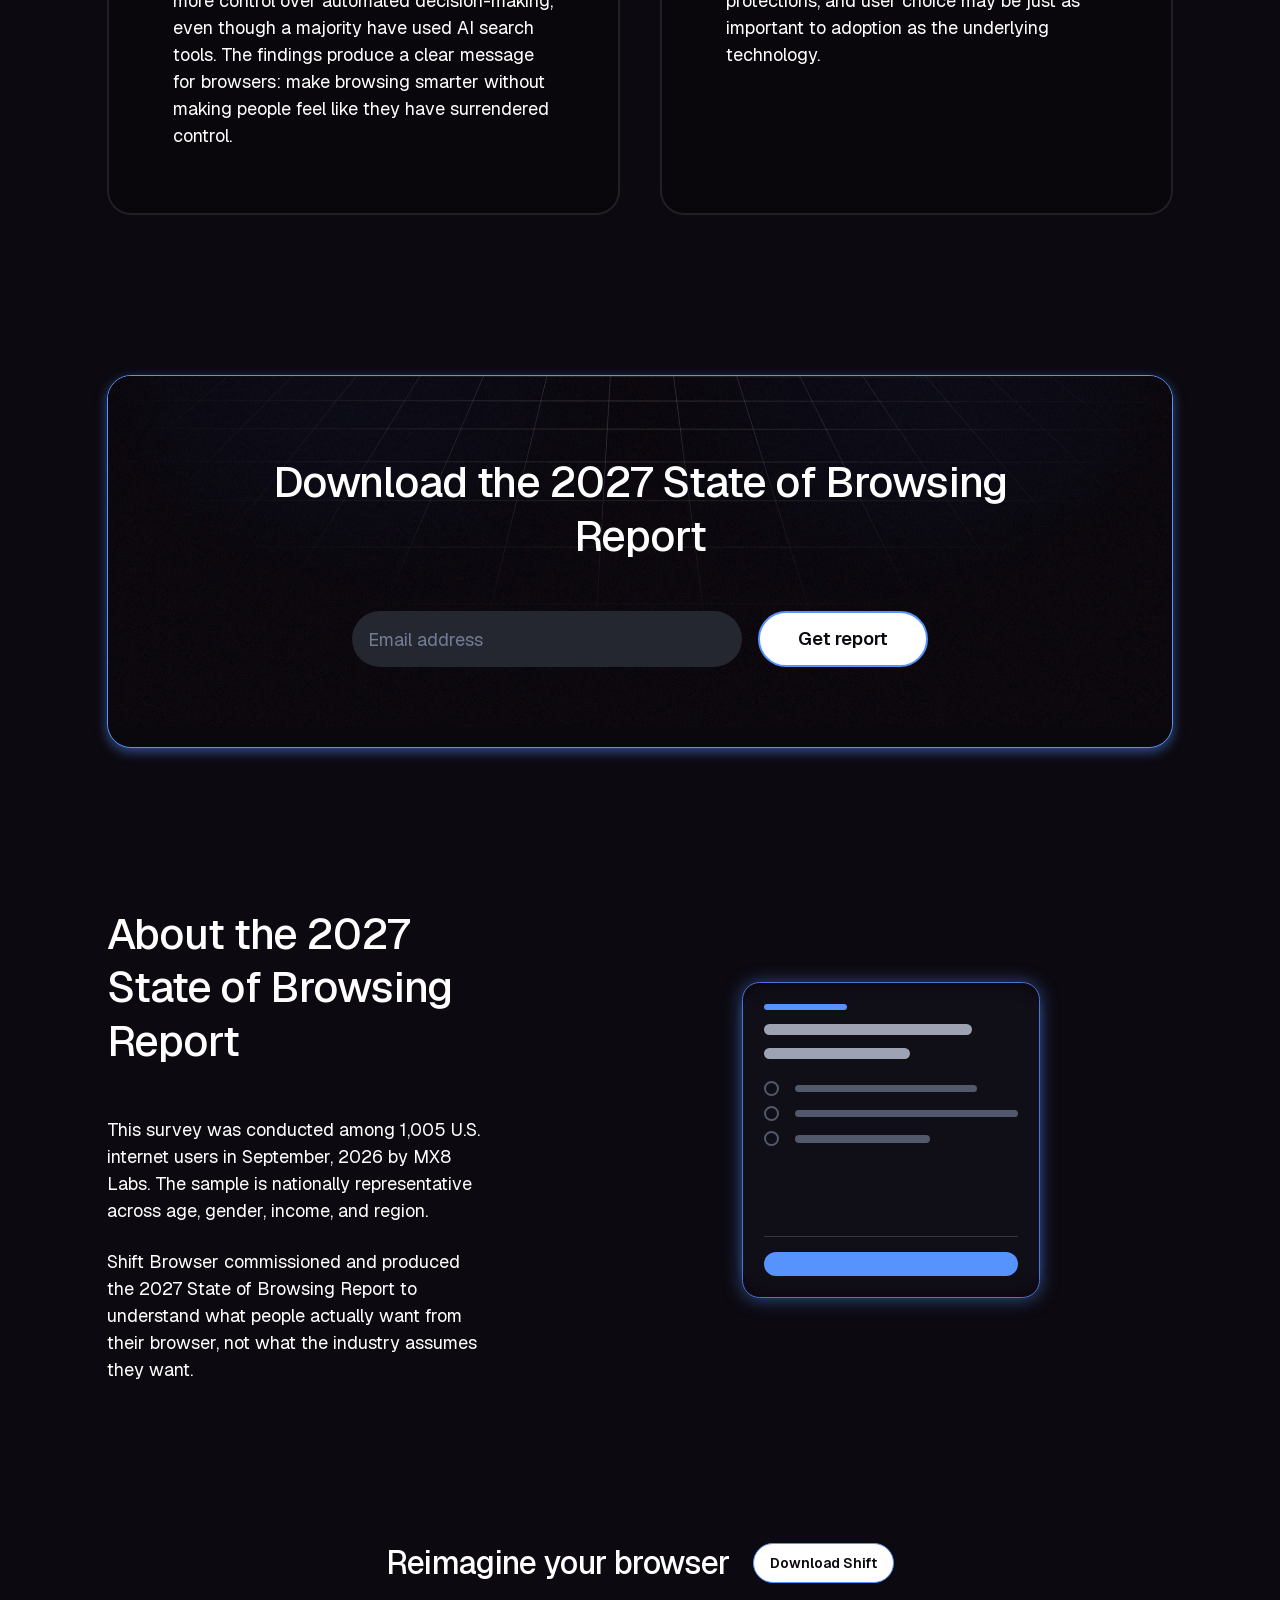
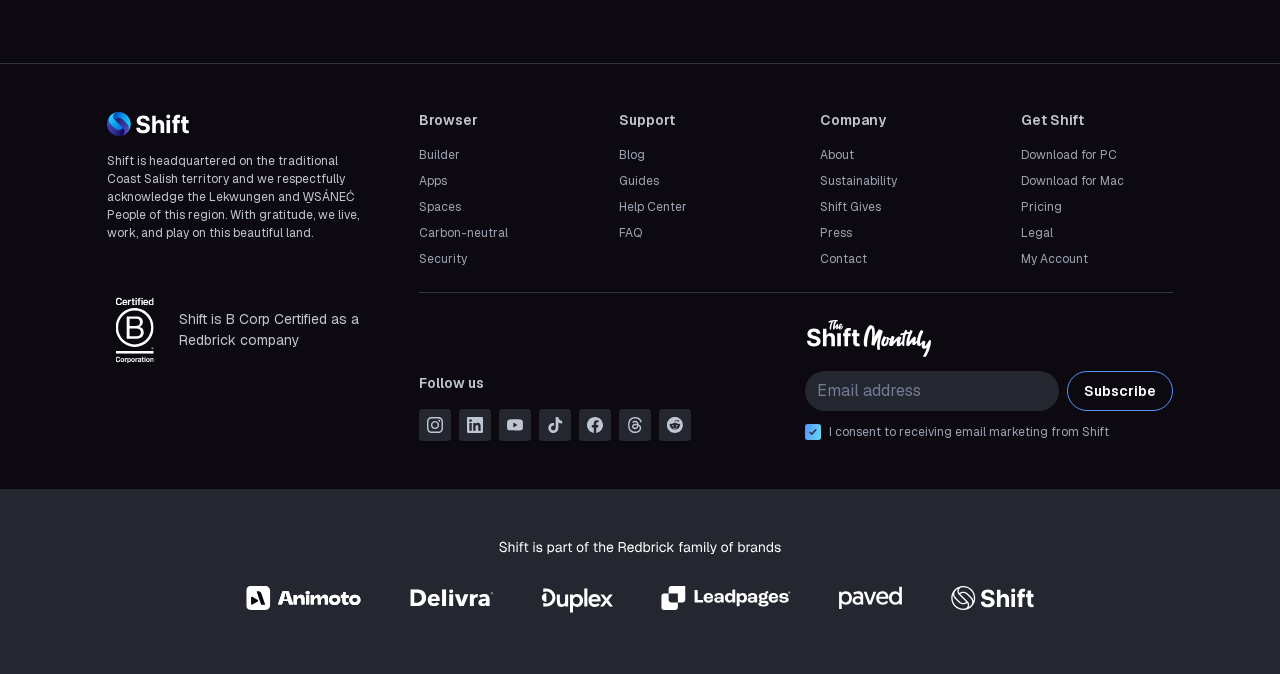
==== commit 7fe772a1: "Main version matches the State of browsing 2027 Figma board: new Summary and About graphics and anim" ====
--- a/index.html
+++ b/index.html
@@ -28,7 +28,7 @@
         <a class="chip" href="#privacy" data-chapter-link tabindex="-1"><span>03</span>Privacy &amp; control</a>
         <a class="chip" href="#ai" data-chapter-link tabindex="-1"><span>04</span>What we want from AI</a>
       </div>
-      <a class="btn btn--white btn--sm" href="#">Download PDF</a>
+      <a class="btn btn--white btn--sm" href="#download">Download PDF</a>
     </nav>
   </header>
 
@@ -42,7 +42,7 @@
         <h1 class="hero__title">The 2027 State of<br>Browsing Report</h1>
         <p class="hero__sub">We asked 1,000 internet users in the US how they felt about their browser, AI, and digital fatigue. Here’s what we found.</p>
         <div class="hero__cta">
-          <a class="btn btn--white btn--lg" href="#">Download PDF</a>
+          <a class="btn btn--white btn--lg" href="#download">Download PDF</a>
           <a class="hero__hint" href="#chapters">Or keep scrolling ↓</a>
         </div>
       </div>
@@ -74,16 +74,15 @@
             <!-- 58% — Figma 1545:39258 -->
             <article class="card card--feature" id="stat-chrome-share" data-reveal>
               <img class="card__glow" src="assets/card-glow.png" alt="" aria-hidden="true">
-              <div class="card__text">
-                <p class="num num--xl num--grad"><span data-count="58">58</span>%</p>
-                <h3 class="card__lead">Google Chrome takes massive market share as the primary desktop browser for 58% of US users</h3>
+              <div class="card__text card__text--spread">
+                <h3 class="card__lead card__lead--lg">Google Chrome takes massive market share as the primary desktop browser for 58% of US users</h3>
                 <div class="share-row"><button class="share" type="button" data-share="Google Chrome is the primary desktop browser for 58% of US users." data-anchor="stat-chrome-share"><img src="assets/share.svg" width="24" height="24" alt="">Share</button><p class="share-row__src"><span>shift.com/state-of-browsing</span><span>The 2027 State of Browsing Report</span></p></div>
               </div>
               <div class="chrome-ring" aria-hidden="true">
                 <img class="chrome-ring__track" src="assets/chrome-ring-track.svg" width="272.634" height="272.634" alt="">
                 <img class="chrome-ring__union" src="assets/chrome-ring-union.png" width="274.029" height="274.029" alt="">
-                <img class="chrome-ring__arc" src="assets/chrome-ring-arc.svg" width="208.855" height="274.216" alt="">
-                <div class="chrome-ring__logo"><img src="assets/chrome-dock.png" width="1339.197" height="539.147" alt=""></div>
+                <img class="chrome-ring__arc" src="assets/chrome-ring-arc-soft.png" width="208.855" height="274.216" alt="">
+                <p class="chrome-ring__num"><span data-count="58">58</span>%</p>
               </div>
             </article>
 
@@ -98,8 +97,8 @@
                 <div class="share-row"><button class="share" type="button" data-share="A whopping 90% of people were familiar with Google Chrome. But familiarity isn't the same as loyalty." data-anchor="stat-familiar"><img src="assets/share.svg" width="24" height="24" alt="">Share</button><p class="share-row__src"><span>shift.com/state-of-browsing</span><span>The 2027 State of Browsing Report</span></p></div>
               </div>
               <div class="bars">
-                <div class="bar-item"><div class="bar" style="--w:25%"><i></i><b>25%</b></div><p>Use Chrome because it came pre-installed</p></div>
-                <div class="bar-item"><div class="bar" style="--w:38%"><i></i><b>38%</b></div><p>Have simply used it for years without a second thought</p></div>
+                <div class="bar-item"><p><b><span data-count="25">25</span>%</b> Use Chrome because it came pre-installed</p><div class="bar" style="--w:25%"><i></i></div></div>
+                <div class="bar-item"><p><b><span data-count="38">38</span>%</b> Have simply used it for years without a second thought</p><div class="bar" style="--w:38%"><i></i></div></div>
               </div>
             </article>
 
@@ -119,7 +118,6 @@
               </article>
             </div>
 
-            <p class="closing">It looks like Google will continue to dominate the browser space in 2027, but what will it take to get users to make the switch?</p>
           </div>
         </div>
       </section>
@@ -138,20 +136,22 @@
           <div class="chapter__body" inert>
 
             <!-- Burnout donut — Figma 1554:40930 -->
-            <article class="card card--feature card--feature-tall" id="stat-burnout" data-reveal>
+            <article class="card card--feature card--feature-tall card--burnout" id="stat-burnout" data-reveal>
               <img class="card__glow card__glow--tall" src="assets/card-glow-tall.png" alt="" aria-hidden="true">
-              <div class="card__text">
+              <div class="card__text card__text--spread">
                 <h3 class="card__lead card__lead--lg">More than half of Americans experience digital burnout</h3>
-                <ul class="legend">
-                  <li><img src="assets/legend-very-often.svg" width="19.453" height="19.453" alt="">12% very often</li>
-                  <li><img src="assets/legend-often.svg" width="19.453" height="19.453" alt="">17% often</li>
-                  <li><img src="assets/legend-sometimes.svg" width="19.453" height="19.453" alt="">34% sometimes</li>
-                  <li><img src="assets/legend-rarely.svg" width="19.453" height="19.453" alt="">24% rarely</li>
-                  <li><img src="assets/legend-never.svg" width="19.453" height="19.453" alt="">13% never</li>
+                <div class="share-row"><button class="share" type="button" data-share="More than half of Americans experience digital burnout." data-anchor="stat-burnout"><img src="assets/share.svg" width="24" height="24" alt="">Share</button><p class="share-row__src"><span>shift.com/state-of-browsing</span><span>The 2027 State of Browsing Report</span></p></div>
+              </div>
+              <div class="card__graphic">
+                <ul class="legend legend--grid3">
+                  <li><i style="--c:#31353f"></i>12% very often</li>
+                  <li><i style="--c:#727c95"></i>17% often</li>
+                  <li><i style="--c:#9bc9ff"></i>34% sometimes</li>
+                  <li><i style="--c:#71a6ff"></i>24% rarely</li>
+                  <li><i style="--c:#4f72d8"></i>13% never</li>
                 </ul>
-                <div class="share-row"><button class="share" type="button" data-share="More than half of Americans experience digital burnout." data-anchor="stat-burnout"><img src="assets/share.svg" width="24" height="24" alt="">Share</button><p class="share-row__src"><span>shift.com/state-of-browsing</span><span>The 2027 State of Browsing Report</span></p></div>
-              </div>
-              <img class="donut" src="assets/burnout-donut.svg" width="274" height="274" alt="" aria-hidden="true">
+                <img class="donut" src="assets/burnout-donut.svg" width="309" height="309" alt="" aria-hidden="true">
+              </div>
             </article>
 
             <!-- 4 in 10 — Figma 1554:40977 -->
@@ -201,19 +201,21 @@
         <div class="chapter__drawer" id="ch3-body" data-drawer>
           <div class="chapter__body" inert>
 
-            <article class="card card--feature card--feature-tall" id="stat-drivers" data-reveal>
+            <article class="card card--feature card--feature-tall card--bubbles" id="stat-drivers" data-reveal>
               <img class="card__glow card__glow--tall" src="assets/card-glow-tall.png" alt="" aria-hidden="true">
-              <div class="card__text">
+              <div class="card__text card__text--spread">
                 <h3 class="card__lead card__lead--lg">Across all demographics, privacy and security rank as the top decision-driver for choosing a browser</h3>
-                <ul class="legend"><li><img src="assets/legend-blue-1.svg" width="19.453" height="19.453" alt="">Privacy and security</li><li><img src="assets/legend-blue-2.svg" width="19.453" height="19.453" alt="">Compatibility with other apps</li><li><img src="assets/legend-blue-3.svg" width="19.453" height="19.453" alt="">Speed</li></ul>
                 <div class="share-row"><button class="share" type="button" data-share="Across all demographics, privacy and security rank as the top decision-driver for choosing a browser." data-anchor="stat-drivers"><img src="assets/share.svg" width="24" height="24" alt="">Share</button><p class="share-row__src"><span>shift.com/state-of-browsing</span><span>The 2027 State of Browsing Report</span></p></div>
               </div>
-              <div class="bubbles bubbles--drivers" aria-hidden="true"><div class="bubble bubble--1" style="--d:181;--x:250;--y:90"><span><span data-count="36">36</span>%</span></div><div class="bubble bubble--2" style="--d:166;--x:83;--y:170"><span><span data-count="33">33</span>%</span></div><div class="bubble bubble--3" style="--d:161;--x:230;--y:282"><span><span data-count="32">32</span>%</span></div></div>
+              <div class="card__graphic">
+                <ul class="legend legend--grid2"><li><i style="--c:#2d409d"></i>Privacy and security</li><li><i style="--c:#5484ed"></i>Compatibility with other apps</li><li><i style="--c:#85bcff"></i>Speed</li></ul>
+                <div class="bubbles bubbles--drivers" aria-hidden="true"><div class="bubble bubble--1" style="--d:181;--x:249.5;--y:90.5"><span><span data-count="36">36</span>%</span></div><div class="bubble bubble--2" style="--d:155.1;--x:77.55;--y:172.75"><span><span data-count="33">33</span>%</span></div><div class="bubble bubble--3" style="--d:159.9;--x:221.25;--y:278.55"><span><span data-count="32">32</span>%</span></div></div>
+              </div>
             </article>
 
             <article class="card card--split" id="stat-frustrations" data-reveal>
               <div class="card__text card__text--narrow">
-                <p class="num num--lg">The Top 3</p>
+                <p class="num num--lg">Top 3</p>
                 <h3 class="card__lead card__lead--sm">reported frustrations with browsers</h3>
                 <div class="share-row"><button class="share" type="button" data-share="The top 3 frustrations with browsers: slow performance, website tracking and unwanted features." data-anchor="stat-frustrations"><img src="assets/share.svg" width="24" height="24" alt="">Share</button><p class="share-row__src"><span>shift.com/state-of-browsing</span><span>The 2027 State of Browsing Report</span></p></div>
               </div>
@@ -245,25 +247,25 @@
                 <div class="share-row"><button class="share" type="button" data-share="45% are worried about AI in browsers accessing too much personal information." data-anchor="stat-ai-concerns"><img src="assets/share.svg" width="24" height="24" alt="">Share</button><p class="share-row__src"><span>shift.com/state-of-browsing</span><span>The 2027 State of Browsing Report</span></p></div>
               </div>
               <div class="bars">
-                <div class="bar-item"><div class="bar" style="--w:45%"><i></i><b>45%</b></div><p>Worried about AI accessing too much personal information</p></div>
-                <div class="bar-item"><div class="bar" style="--w:42%"><i></i><b>42%</b></div><p>Concerned about AI taking actions they didn’t intend</p></div>
-                <div class="bar-item"><div class="bar" style="--w:40%"><i></i><b>40%</b></div><p>Concerned about basic security</p></div>
-                <div class="bar-item"><div class="bar" style="--w:32%"><i></i><b>32%</b></div><p>Worry they’ll lose control over their browsing experience</p></div>
-              </div>
-            </article>
-
-            <div class="subhead"><h3>18–24-year-olds are the outliers when it comes to browsers making decisions</h3></div>
+                <div class="bar-item"><p><b><span data-count="45">45</span>%</b> Accessing too much personal information</p><div class="bar" style="--w:45%"><i></i></div></div>
+                <div class="bar-item"><p><b><span data-count="42">42</span>%</b> Taking actions users didn’t intend</p><div class="bar" style="--w:42%"><i></i></div></div>
+                <div class="bar-item"><p><b><span data-count="40">40</span>%</b> Basic security</p><div class="bar" style="--w:40%"><i></i></div></div>
+                <div class="bar-item"><p><b><span data-count="32">32</span>%</b> Losing control over browsing experience</p><div class="bar" style="--w:32%"><i></i></div></div>
+              </div>
+            </article>
+
+            <div class="subhead"><h3>18–24-year-olds are the outliers when it comes to browsers making decisions on their behalf</h3></div>
 
             <div class="pair">
               <article class="card card--gauge" id="stat-18-24-ai" data-reveal>
                 <div class="gauge" style="--p:80"><img class="gauge__disc" src="assets/gauge-disc.svg" width="205.695" height="205.695" alt=""><img class="gauge__track" src="assets/gauge-track.svg" width="205.776" height="205.776" alt=""><svg class="gauge__arc" viewBox="0 0 205.776 205.776" aria-hidden="true"><circle cx="102.888" cy="102.888" r="98.0735" pathLength="100"/></svg><p class="gauge__num"><span data-count="80">80</span>%</p></div>
-                <h3 class="card__lead card__lead--sm">of 18–24-year-olds have already used AI over search</h3>
-                <div class="share-row"><button class="share" type="button" data-share="80% of 18–24-year-olds have already used AI over search." data-anchor="stat-18-24-ai"><img src="assets/share.svg" width="24" height="24" alt="">Share</button><p class="share-row__src"><span>shift.com/state-of-browsing</span><span>The 2027 State of Browsing Report</span></p></div>
+                <h3 class="card__lead card__lead--sm">of 18–24-year-olds have used AI over traditional search</h3>
+                <div class="share-row"><button class="share" type="button" data-share="80% of 18–24-year-olds have used AI over traditional search." data-anchor="stat-18-24-ai"><img src="assets/share.svg" width="24" height="24" alt="">Share</button><p class="share-row__src"><span>shift.com/state-of-browsing</span><span>The 2027 State of Browsing Report</span></p></div>
               </article>
               <article class="card card--gauge" id="stat-18-24-open" data-reveal>
                 <div class="gauge" style="--p:34"><img class="gauge__disc" src="assets/gauge-disc.svg" width="205.695" height="205.695" alt=""><img class="gauge__track" src="assets/gauge-track.svg" width="205.776" height="205.776" alt=""><svg class="gauge__arc" viewBox="0 0 205.776 205.776" aria-hidden="true"><circle cx="102.888" cy="102.888" r="98.0735" pathLength="100"/></svg><p class="gauge__num"><span data-count="34">34</span>%</p></div>
-                <h3 class="card__lead card__lead--sm">are open to an AI-integrated browser making decisions on their behalf — the only cohort where a meaningful share is</h3>
-                <div class="share-row"><button class="share" type="button" data-share="34% of 18–24-year-olds are open to an AI-integrated browser making decisions on their behalf." data-anchor="stat-18-24-open"><img src="assets/share.svg" width="24" height="24" alt="">Share</button><p class="share-row__src"><span>shift.com/state-of-browsing</span><span>The 2027 State of Browsing Report</span></p></div>
+                <h3 class="card__lead card__lead--sm">are open to a browser making decisions on their behalf</h3>
+                <div class="share-row"><button class="share" type="button" data-share="34% of 18–24-year-olds are open to a browser making decisions on their behalf." data-anchor="stat-18-24-open"><img src="assets/share.svg" width="24" height="24" alt="">Share</button><p class="share-row__src"><span>shift.com/state-of-browsing</span><span>The 2027 State of Browsing Report</span></p></div>
               </article>
             </div>
           </div>
@@ -283,31 +285,17 @@
         <div class="chapter__drawer" id="ch4-body" data-drawer>
           <div class="chapter__body" inert>
 
-            <article class="card card--feature card--feature-tall" id="stat-ai-search" data-reveal>
+            <article class="card card--feature card--feature-tall card--bubbles" id="stat-ai-search" data-reveal>
               <img class="card__glow card__glow--tall" src="assets/card-glow-tall.png" alt="" aria-hidden="true">
-              <div class="card__text">
-                <p class="num num--xl num--grad"><span data-count="68">68</span>%</p>
-                <h3 class="card__lead">of Americans have used tools like ChatGPT or Perplexity instead of traditional search in the last 6 months</h3>
-                <ul class="legend"><li><img src="assets/legend-blue-1.svg" width="19.453" height="19.453" alt="">18 - 24</li><li><img src="assets/legend-blue-2.svg" width="19.453" height="19.453" alt="">35 - 44</li><li><img src="assets/legend-blue-3.svg" width="19.453" height="19.453" alt="">65+</li></ul>
+              <div class="card__text card__text--spread">
+                <h3 class="card__lead card__lead--lg">68% of Americans have used tools like ChatGPT or Perplexity instead of traditional search in the last 6 months</h3>
                 <div class="share-row"><button class="share" type="button" data-share="68% of Americans have used tools like ChatGPT or Perplexity instead of traditional search in the last 6 months." data-anchor="stat-ai-search"><img src="assets/share.svg" width="24" height="24" alt="">Share</button><p class="share-row__src"><span>shift.com/state-of-browsing</span><span>The 2027 State of Browsing Report</span></p></div>
               </div>
-              <div class="bubbles bubbles--adoption" aria-hidden="true"><div class="bubble bubble--1" style="--d:224.7;--x:112;--y:232"><span><span data-count="80">80</span>%</span></div><div class="bubble bubble--2" style="--d:213.4;--x:318;--y:107"><span><span data-count="76">76</span>%</span></div><div class="bubble bubble--3" style="--d:140.4;--x:303;--y:303"><span><span data-count="50">50</span>%</span></div></div>
-            </article>
-
-            <article class="card card--split" id="stat-capabilities" data-reveal>
-              <div class="card__text card__text--spread">
-                <h3 class="card__lead card__lead--lg">When asked which AI capabilities would make browsing easier, people chose use cases that were practical rather than autonomous</h3>
-                <div class="share-row"><button class="share" type="button" data-share="The AI capability people want most in a browser: researching a topic (35%)." data-anchor="stat-capabilities"><img src="assets/share.svg" width="24" height="24" alt="">Share</button><p class="share-row__src"><span>shift.com/state-of-browsing</span><span>The 2027 State of Browsing Report</span></p></div>
-              </div>
-              <div class="bars">
-                <div class="bar-item"><div class="bar" style="--w:35%"><i></i><b>35%</b></div><p>Researching a topic</p></div>
-                <div class="bar-item"><div class="bar" style="--w:28%"><i></i><b>28%</b></div><p>Finding previously viewed information</p></div>
-                <div class="bar-item"><div class="bar" style="--w:27%"><i></i><b>27%</b></div><p>Comparing information or products</p></div>
-                <div class="bar-item"><div class="bar" style="--w:25%"><i></i><b>25%</b></div><p>Summarizing multiple tabs</p></div>
-              </div>
-            </article>
-
-            <div class="subhead"><h3>Helpful, but on our terms</h3></div>
+              <div class="card__graphic">
+                <ul class="legend legend--row"><li><i style="--c:#2d409d"></i>18 - 24</li><li><i style="--c:#5484ed"></i>35 - 44</li><li><i style="--c:#85bcff"></i>65+</li></ul>
+                <div class="bubbles bubbles--adoption" aria-hidden="true"><div class="bubble bubble--1" style="--d:219;--x:109.5;--y:230"><span><span data-count="80">80</span>%</span></div><div class="bubble bubble--2" style="--d:208;--x:315.3;--y:104"><span><span data-count="76">76</span>%</span></div><div class="bubble bubble--3" style="--d:137;--x:298.2;--y:298.5"><span><span data-count="50">50</span>%</span></div></div>
+              </div>
+            </article>
 
             <article class="card card--split" id="stat-simpler" data-reveal>
               <div class="card__text card__text--fixed">
@@ -318,8 +306,22 @@
               <div class="fives" aria-hidden="true"><i class="dot on"></i><i class="dot on"></i><i class="dot on"></i><i class="dot"></i><i class="dot"></i></div>
             </article>
 
+            <article class="card card--split" id="stat-capabilities" data-reveal>
+              <div class="card__text card__text--spread">
+                <h3 class="card__lead card__lead--lg">When asked which AI capabilities would make browsing easier, people chose use cases that were practical rather than autonomous</h3>
+                <div class="share-row"><button class="share" type="button" data-share="The AI capability people want most in a browser: researching a topic (35%)." data-anchor="stat-capabilities"><img src="assets/share.svg" width="24" height="24" alt="">Share</button><p class="share-row__src"><span>shift.com/state-of-browsing</span><span>The 2027 State of Browsing Report</span></p></div>
+              </div>
+              <div class="bars">
+                <div class="bar-item"><p><b><span data-count="35">35</span>%</b> Researching a topic</p><div class="bar" style="--w:35%"><i></i></div></div>
+                <div class="bar-item"><p><b><span data-count="28">28</span>%</b> Finding previously viewed information</p><div class="bar" style="--w:28%"><i></i></div></div>
+                <div class="bar-item"><p><b><span data-count="27">27</span>%</b> Comparing information or products</p><div class="bar" style="--w:27%"><i></i></div></div>
+                <div class="bar-item"><p><b><span data-count="25">25</span>%</b> Summarizing multiple tabs</p><div class="bar" style="--w:25%"><i></i></div></div>
+              </div>
+            </article>
+
+            <div class="subhead"><h3>Helpful, but on our terms</h3></div>
+
             <div class="pair">
-              
               <article class="card card--gauge" id="stat-optin" data-reveal>
                 <div class="gauge" style="--p:32"><img class="gauge__disc" src="assets/gauge-disc.svg" width="205.695" height="205.695" alt=""><img class="gauge__track" src="assets/gauge-track.svg" width="205.776" height="205.776" alt=""><svg class="gauge__arc" viewBox="0 0 205.776 205.776" aria-hidden="true"><circle cx="102.888" cy="102.888" r="98.0735" pathLength="100"/></svg><p class="gauge__num"><span data-count="32">32</span>%</p></div>
                 <h3 class="card__lead card__lead--sm">of people want to be asked before new AI features are enabled in their browser</h3>
@@ -337,6 +339,89 @@
         </div>
       </section>
     </div>
+
+    <!-- Summary — Figma State of browsing 2027, 94:4412 -->
+    <section class="summary" id="summary">
+      <div class="summary__intro">
+        <div class="summary__lead">
+          <h2 class="summary__title">Summary</h2>
+          <p>Google Chrome still dominates desktop market share, but privacy anxieties and AI skepticism are creating opportunities for alternative browsers.</p>
+        </div>
+        <div class="summary__art">
+          <div class="art art--shield" data-reveal aria-hidden="true">
+            <img class="art__shield" src="assets/summary-shield.svg" width="205.249" height="240.735" alt="">
+            <span class="art__core art__core--l"><img src="assets/summary-core-tabs.svg" width="118.218" height="125.976" alt=""></span>
+            <span class="art__core art__core--r"><img src="assets/summary-core-sparkle.svg" width="118.218" height="125.976" alt=""></span>
+          </div>
+        </div>
+      </div>
+      <div class="summary__cards">
+        <article class="summary__card">
+          <div class="summary__card-art">
+            <div class="art art--ask" data-reveal aria-hidden="true">
+              <div class="ask">
+                <span class="ask__head"><img src="assets/sparkle-sm.svg" width="15.9712" height="15.9712" alt=""><i></i></span>
+                <span class="ask__q"><i></i></span>
+                <span class="ask__btns"><span class="ask__btn ask__btn--on">Allow</span><span class="ask__btn">Not now</span></span>
+                <span class="ask__toggle-row">Ask first<span class="ask__toggle"></span></span>
+              </div>
+              <span class="core core--lock"><img src="assets/lock-lg.svg" width="53.6348" height="53.6348" alt=""></span>
+            </div>
+          </div>
+          <p>Younger adults are struggling more with digital fatigue, but both younger and older generations prefer browsers that give them more control over automated decision-making, even though a majority have used AI search tools. The findings produce a clear message for browsers: make browsing smarter without making people feel like they have surrendered control.</p>
+        </article>
+        <article class="summary__card">
+          <div class="summary__card-art">
+            <div class="art art--chips" data-reveal aria-hidden="true">
+              <span class="pill pill--1"><img src="assets/chip-lock.svg" width="26.0598" height="26.0601" alt="">Privacy</span>
+              <span class="pill pill--2"><img src="assets/chip-eye.svg" width="26.0598" height="26.0598" alt="">Transparency</span>
+              <span class="pill pill--3"><img src="assets/chip-check.svg" width="26.0598" height="26.0598" alt="">Permissions</span>
+              <span class="core core--spark"><img src="assets/sparkle-lg.svg" width="50.3216" height="50.3216" alt=""></span>
+            </div>
+          </div>
+          <p>Most people appear receptive to AI when it helps them research, organize and navigate information, but transparency, privacy protections, and user choice may be just as important to adoption as the underlying technology.</p>
+        </article>
+      </div>
+    </section>
+
+    <section class="download" id="download">
+      <div class="download__card">
+        <h2>Download the 2027 State of Browsing Report</h2>
+        <form class="download__form" data-download>
+          <input type="email" name="email" placeholder="Email address" aria-label="Email address" autocomplete="email" required>
+          <button class="btn btn--white btn--lg" type="submit">Get report</button>
+        </form>
+      </div>
+    </section>
+
+    <!-- About — Figma State of browsing 2027, 94:4497 -->
+    <section class="about" id="about">
+      <div class="about__text">
+        <h2>About the 2027 State of Browsing Report</h2>
+        <div class="about__copy">
+          <p>This survey was conducted among 1,005 U.S. internet users in September, 2026 by MX8 Labs. The sample is nationally representative across age, gender, income, and region.</p>
+          <p>Shift Browser commissioned and produced the 2027 State of Browsing Report to understand what people actually want from their browser, not what the industry assumes they want.</p>
+        </div>
+      </div>
+      <div class="about__art">
+        <div class="art art--survey" data-reveal aria-hidden="true">
+          <span class="sv sv--l"></span><span class="sv sv--r"></span>
+          <div class="sv-card">
+            <span class="sv-card__top">
+              <i class="sv-card__eyebrow"></i><i class="sv-card__q" style="width:81.92%"></i><i class="sv-card__q" style="width:57.56%"></i>
+            </span>
+            <span class="sv-card__opts">
+              <span class="sv-opt"><b></b><i style="flex:none;width:181.764px"></i></span>
+              <span class="sv-opt sv-opt--on"><b></b><i></i></span>
+              <span class="sv-opt"><b></b><i style="flex:none;width:134.383px"></i></span>
+            </span>
+            <span class="sv-card__foot"><i></i></span>
+          </div>
+          <span class="sv-badge"><img src="assets/circle-user.svg" width="28.4468" height="28.4468" alt=""><span><span data-count="1000">1,000</span>+</span></span>
+          <span class="core core--clip"><img src="assets/clipboard-list-check.svg" width="48" height="60" alt=""></span>
+        </div>
+      </div>
+    </section>
 
     <!-- CTA — Figma 1525:34620 -->
     <section class="cta">
--- a/style.css
+++ b/style.css
@@ -204,6 +204,8 @@
   .card--split > *, .card--split > .card__text--fixed { flex: none; }
   .card--split .tens { flex: none !important; width: min(100% + 18px, 470px); max-width: none; margin: -9px auto; }
   .card--feature .card__text { flex: none; width: 100%; min-width: 0; }
+  .card--feature, .card--burnout, .card--bubbles { min-height: 0; }
+  .card__graphic { flex: none; align-self: stretch; }
 }
 
 /* Numbers */
@@ -229,23 +231,23 @@
 .bars { position: relative; display: flex; flex-direction: column; justify-content: center; gap: 40px; }
 .bars--feature { flex: 0 1 451px; gap: 28px; }
 .bar-item { display: flex; flex-direction: column; gap: 16px; }
-.bar { position: relative; height: 48.493px; border-radius: 8px; background: rgb(36 39 47 / 0.5); }
+.bar { position: relative; height: 24px; border-radius: 16px; background: rgb(36 39 47 / 0.5); }
 .bar i {
-  position: absolute; inset: 0 auto 0 0; width: 0; border-radius: 8px;
+  position: absolute; inset: 0 auto 0 0; width: 0; border-radius: 16px;
   background: url("./assets/bar-noise.png") 0 0 / 512px 512px, var(--grad-bar);
   background-blend-mode: soft-light, normal;
   transition: width 1.2s var(--ease-out);
 }
 .is-in .bar i { width: var(--w); }
-.bar b { position: absolute; right: 18px; top: 50%; transform: translateY(-50%); font-weight: 500; font-size: 24px; line-height: 1; letter-spacing: -0.02em; }
-.bar-item p { font-weight: 600; font-size: 14px; line-height: 1.5; color: var(--brand-text); }
+.bar-item p { font-weight: 500; font-size: 20px; line-height: 1.25; letter-spacing: -0.02em; }
+.bar-item p b { font-weight: 600; color: var(--brand-text); font-variant-numeric: tabular-nums; }
 .bars .bar-item:nth-child(2) i { transition-delay: 120ms; }
 .bars .bar-item:nth-child(3) i { transition-delay: 240ms; }
 .bars .bar-item:nth-child(4) i { transition-delay: 360ms; }
 
 /* ---------- Chrome ring (Figma 1545:39855) ---------- */
 .chrome-ring { position: relative; flex: none; width: 274.029px; height: 274.216px; }
-.chrome-ring > img, .chrome-ring__logo { position: absolute; }
+.chrome-ring > img { position: absolute; }
 .chrome-ring__track { left: 0.7px; top: 0.77px; width: 272.634px; height: 272.634px; transform: rotate(180deg); }
 .chrome-ring__union { left: 0; top: 0.08px; width: 274.029px; height: 274.029px; }
 .chrome-ring__arc {
@@ -256,12 +258,11 @@
   transition: --sweep 1.4s var(--ease-out);
 }
 .is-in .chrome-ring__arc { --sweep: 360deg; }
-.chrome-ring__logo {
-  left: 37.87px; top: 37.97px; width: 198.284px; height: 198.284px; border-radius: 50%; overflow: hidden;
-  transform: scale(0.85); opacity: 0; transition: transform 900ms var(--ease-out) 200ms, opacity 500ms ease 200ms;
-}
-.chrome-ring__logo img { position: absolute; left: -171.585px; top: -170.431px; width: 1339.197px; height: 539.147px; }
-.is-in .chrome-ring__logo { transform: none; opacity: 1; }
+.chrome-ring__num {
+  position: absolute; inset: 0; display: flex; align-items: center; justify-content: center;
+  font-weight: 500; font-size: 80.89px; line-height: 1.25; letter-spacing: -0.02em; font-variant-numeric: tabular-nums;
+  background: linear-gradient(129deg, #fff8e4 20%, #71a6ff 80%); -webkit-background-clip: text; background-clip: text; color: transparent;
+}
 
 /* ---------- Gauge (Figma 1550:40212) ---------- */
 .gauge { position: relative; width: 205.776px; height: 205.776px; flex: none; }
@@ -279,7 +280,7 @@
 
 /* ---------- Donut (Figma 1554:41087) ---------- */
 .donut {
-  position: relative; flex: none; width: 274px; height: 274px;
+  position: relative; flex: none; width: 309px; height: auto; max-width: 100%; aspect-ratio: 1;
   /* starts 7deg before 12 o'clock, in the gap between segments, so no rounded end gets clipped */
   -webkit-mask: conic-gradient(from -7deg, #000 var(--sweep), transparent 0);
           mask: conic-gradient(from -7deg, #000 var(--sweep), transparent 0);
@@ -288,7 +289,16 @@
 .is-in .donut { --sweep: 360deg; }
 .legend { display: flex; flex-direction: column; gap: 12px; }
 .legend li { display: flex; align-items: center; gap: 12px; font-weight: 500; font-size: 16px; line-height: 1.25; letter-spacing: -0.02em; }
-.legend img { width: 19.453px; height: 19.453px; }
+.legend i { flex: none; width: 19.453px; height: 19.453px; border-radius: 50%; background: var(--c); }
+.legend--grid3 { display: grid; grid-template-columns: repeat(3, auto); gap: 12px; }
+.legend--grid2 { display: grid; grid-template-columns: repeat(2, auto); gap: 12px 24px; }
+.legend--row { flex-direction: row; flex-wrap: wrap; justify-content: center; gap: 12px 40px; }
+.legend--grid3 li, .legend--grid2 li, .legend--row li { white-space: nowrap; }
+/* fewer legend columns when the card gets narrower, so labels stay on one line */
+@media (max-width: 1239px) {
+  .legend--grid3 { grid-template-columns: repeat(2, auto); }
+  .legend--grid2 { grid-template-columns: 1fr; }
+}
 
 /* ---------- 4 in 10 (Figma 1557:41128): 10 circles, built from the Figma SVG's values ---------- */
 /* 77px circles on a 93.6px pitch; they shrink with the card so none get cut off */
@@ -297,19 +307,19 @@
   display: grid; grid-template-columns: repeat(5, minmax(0, 1fr)); align-content: center; gap: 16px 16.6px; padding: 9px; margin: -9px;
 }
 .dot {
-  position: relative; aspect-ratio: 1; border-radius: 50%; background: rgb(36 39 47 / 0.25);
+  position: relative; aspect-ratio: 1; border-radius: 50%; background: rgb(86 147 252 / 0.2);
   opacity: 0; transform: scale(0.4);
   transition: opacity 250ms ease, transform 550ms cubic-bezier(0.34, 1.56, 0.64, 1);
 }
-/* 1px gradient outline */
-.dot::after {
-  content: ""; position: absolute; inset: 0; border-radius: 50%; padding: 1px;
-  background: linear-gradient(95.7deg, rgb(255 255 255 / 0.1), rgb(255 255 255 / 0.25));
+/* 3px gradient outline */
+.dot::after, .orb::after {
+  content: ""; position: absolute; inset: 0; border-radius: 50%; padding: 3px; opacity: 0.5;
+  background: linear-gradient(95.7deg, #4f72d8, #2d409d);
   -webkit-mask: linear-gradient(#000 0 0) content-box, linear-gradient(#000 0 0); -webkit-mask-composite: xor;
           mask: linear-gradient(#000 0 0) content-box exclude, linear-gradient(#000 0 0);
 }
-.dot.on { background: rgb(86 147 252 / 0.15); box-shadow: 0 0 9.2px rgb(86 147 252 / 0.5); }
-.dot.on::after { background: linear-gradient(95.7deg, #5693fc, #67daf4); }
+.dot.on { background: rgb(86 147 252 / 0.5); box-shadow: 0 0 11.4px rgb(86 147 252 / 0.5); }
+.dot.on::after, .orb--lit::after { background: linear-gradient(95.7deg, #5693fc, #67daf4); opacity: 1; }
 /* pop in one by one */
 .is-in .dot { opacity: 1; transform: none; }
 .is-in .dot:nth-child(2)  { transition-delay: 90ms; }
@@ -330,8 +340,8 @@
 /* ---------- Bubbles (Figma: decision drivers, AI adoption) ---------- */
 /* Bubble layout comes straight from Figma (px values as unitless numbers); the whole graphic scales to fit its card */
 .bubbles { position: relative; flex: 0 1 calc(var(--w) * 1px); min-width: 0; width: 100%; max-width: calc(var(--w) * 1px); aspect-ratio: var(--w) / var(--h); container-type: inline-size; }
-.bubbles--drivers { --w: 340.6; --h: 363.5; }
-.bubbles--adoption { --w: 428.3; --h: 372.7; }
+.bubbles--drivers { --w: 340; --h: 358.6; }
+.bubbles--adoption { --w: 419.3; --h: 367; }
 .bubble {
   position: absolute; aspect-ratio: 1; width: calc(var(--d) / var(--w) * 100%);
   left: calc((var(--x) - var(--d) / 2) / var(--w) * 100%); top: calc((var(--y) - var(--d) / 2) / var(--h) * 100%);
@@ -339,13 +349,13 @@
   opacity: 0; transform: scale(0.6);
   transition: opacity 300ms ease, transform 700ms cubic-bezier(0.34, 1.56, 0.64, 1);
 }
-.bubble--1 { --c: 75 96 197; }   /* Blue/800 */
-.bubble--2 { --c: 86 147 252; }  /* Blue/500 */
-.bubble--3 { --c: 155 201 255; } /* Blue/200 */
-/* fill + glow at 75% opacity, then a 1px→2px blue→cyan outline at 50% */
-.bubble::before { content: ""; position: absolute; inset: 0; border-radius: 50%; background: rgb(var(--c) / 0.7); box-shadow: 0 0 8px 2px rgb(86 147 252 / 0.5); opacity: 0.75; }
+.bubble--1 { --c: 45 64 157; }   /* #2d409d */
+.bubble--2 { --c: 84 132 237; }  /* #5484ed */
+.bubble--3 { --c: 133 188 255; } /* #85bcff */
+/* solid fill + glow at 80%, then a 2px blue→cyan outline at 50% */
+.bubble::before { content: ""; position: absolute; inset: 0; border-radius: 50%; background: rgb(var(--c)); box-shadow: 0 0 8px 2px rgb(86 147 252 / 0.5); opacity: 0.8; }
 .bubble::after {
-  content: ""; position: absolute; inset: 0; border-radius: 50%; padding: 2px; opacity: 0.375;
+  content: ""; position: absolute; inset: 0; border-radius: 50%; padding: 2px; opacity: 0.5;
   background: linear-gradient(95.7deg, #5693fc, #67daf4);
   -webkit-mask: linear-gradient(#000 0 0) content-box, linear-gradient(#000 0 0); -webkit-mask-composite: xor;
           mask: linear-gradient(#000 0 0) content-box exclude, linear-gradient(#000 0 0);
@@ -357,16 +367,23 @@
 
 /* ---------- Split-card variants ---------- */
 .card__title-xl { max-width: 342px; font-weight: 500; font-size: clamp(36px, 3.34vw, 48px); line-height: 1.25; letter-spacing: -0.02em; }
-.card--split > .card__text--spread { align-self: stretch; justify-content: space-between; }
+.card > .card__text--spread { align-self: stretch; justify-content: space-between; }
+.card--feature .card__lead--lg { max-width: 448px; }
+.card__graphic { position: relative; flex: 0 1 445px; min-width: 0; align-self: stretch; display: flex; flex-direction: column; align-items: center; justify-content: space-between; gap: 40px; }
+.card--burnout .card__graphic { flex-basis: 414px; }
+.card--burnout { min-height: 541px; }
+.card--bubbles { min-height: 566px; }
+.card__graphic .bubbles { flex: none; }
+.card__graphic .legend--grid2, .card__graphic .legend--grid3 { align-self: stretch; }
 .card--split > .card__text--narrow { flex: 0 1 410px; }
 .ranked--panel { align-self: center; gap: 24px; padding: 40px; border-radius: 16px; background: rgb(36 39 47 / 0.8); }
 .ranked--panel li { padding: 0; border: 0; }
 .ranked--panel li span { font-size: 24px; font-weight: 500; }
 
 /* ---------- Nearly 3 in 5: 5 dots, 3 lit (Figma 25216:15275) ---------- */
-.fives { flex: 0 1 345px !important; min-width: 0; max-width: 345px; display: flex; flex-wrap: wrap; justify-content: center; gap: 20px 20.5px; padding: 9px; margin: -9px; }
+.fives { flex: 0 1 345px !important; min-width: 0; max-width: 345px; display: flex; flex-wrap: wrap; justify-content: center; gap: 20px 20.5px; padding: 9px; margin: -9px -9px -9px auto; } /* pushed to the right edge, as in Figma (space-between) */
 .fives .dot { width: calc((100% - 41px) / 3); }
-@media (max-width: 899px) { .card--split .fives { flex: none !important; width: min(100% + 18px, 363px); margin: -9px auto; } }
+@media (max-width: 899px) { .card--split .fives { flex: none !important; width: 100%; max-width: 363px; margin: 0 auto; } }
 
 /* ---------- Subhead / pair / closing ---------- */
 .subhead { display: flex; flex-direction: column; gap: 16px; padding: 0 clamp(0px, 8.33vw, 120px); text-align: center; }
@@ -376,8 +393,201 @@
 @media (max-width: 799px) { .pair { grid-template-columns: 1fr; } }
 .closing { padding: 0 clamp(0px, 8.33vw, 120px); text-align: center; font-weight: 500; font-size: 20px; line-height: 1.25; letter-spacing: -0.02em; color: var(--text-2); }
 
+/* ---------- Summary / About (Figma 25228:61891, 25228:61913) ---------- */
+.feature { max-width: 1440px; margin: 0 auto; padding: 80px var(--gutter); display: flex; align-items: center; justify-content: space-between; gap: 40px; }
+.chapters + .feature { margin-top: 72px; }
+.feature__text { flex: 0 1 576px; min-width: 0; display: flex; flex-direction: column; gap: 24px; }
+.feature__text h2 { margin-bottom: 0; font-weight: 500; font-size: clamp(40px, 4.45vw, 64px); line-height: 1.25; letter-spacing: -0.02em; }
+.feature__text p { font-size: clamp(18px, 1.67vw, 24px); line-height: 1.5; color: var(--text-2); }
+.feature__art { flex: 0 1 592px; min-width: 0; display: flex; justify-content: center; }
+/* circles laid out from Figma px (410 × 448.8 group), scaled to fit */
+.cluster { position: relative; width: 410px; max-width: 100%; aspect-ratio: 410 / 448.8; }
+.orb {
+  position: absolute; aspect-ratio: 1; border-radius: 50%;
+  left: calc(var(--x) / 410 * 100%); top: calc(var(--y) / 448.8 * 100%); width: calc(var(--d) / 410 * 100%);
+  background: rgb(86 147 252 / var(--a));
+  opacity: 0; transform: scale(0.6); transition: opacity 300ms ease, transform 800ms cubic-bezier(0.34, 1.56, 0.64, 1);
+}
+.orb--lit { box-shadow: 0 0 9.2px rgb(86 147 252 / 0.5); }
+.orb::after {
+  -webkit-mask: linear-gradient(#000 0 0) content-box, linear-gradient(#000 0 0); -webkit-mask-composite: xor;
+          mask: linear-gradient(#000 0 0) content-box exclude, linear-gradient(#000 0 0);
+}
+.is-in .orb { opacity: 1; transform: none; }
+.is-in .orb:nth-child(2) { transition-delay: 120ms; }
+.is-in .orb:nth-child(3) { transition-delay: 240ms; }
+.is-in .orb:nth-child(4) { transition-delay: 360ms; }
+.cluster[data-reveal] { transform: none; } /* the circles do the moving */
+.feature--flip { background: var(--ink); }
+
+/* ---------- Summary (Figma State of browsing 2027, 94:4412) ---------- */
+.summary { max-width: calc(1200px + 2 * var(--gutter)); margin: 72px auto 0; padding: 80px var(--gutter); display: flex; flex-direction: column; gap: 64px; }
+.summary__intro { display: flex; align-items: center; gap: 64px; }
+.summary__lead { flex: 1 1 0; min-width: 0; padding-right: 40px; display: flex; flex-direction: column; gap: 16px; }
+.summary__title, .about__text h2 { font-weight: 500; font-size: clamp(36px, 3.34vw, 48px); line-height: 1.25; letter-spacing: -0.02em; }
+.summary__lead p, .summary__card p, .about__copy p { font-size: 18px; line-height: 1.5; }
+.summary__art { flex: 0 1 580px; min-width: 0; height: 239px; display: flex; align-items: center; justify-content: center; }
+.summary__cards { display: flex; gap: 40px; align-items: stretch; }
+.summary__card {
+  flex: 1 1 0; min-width: 0; display: flex; flex-direction: column; gap: 64px; padding: 64px; overflow: hidden;
+  border-radius: 24px; background: rgb(0 0 0 / 0.2); border: 2px solid var(--hairline); backdrop-filter: blur(4px);
+}
+.summary__card-art { height: 250px; display: flex; align-items: center; justify-content: center; }
+@media (max-width: 1099px) {
+  .summary__intro { flex-direction: column; align-items: stretch; gap: 40px; }
+  .summary__lead { padding-right: 0; }
+  .summary__art { flex: none; }
+  .summary__cards { flex-direction: column; }
+  .summary__card { flex: none; }
+}
+@media (max-width: 599px) {
+  .summary__card { padding: 24px; gap: 32px; }
+  .summary__card-art { height: auto; }
+}
+
+/* ---------- Graphics: built at Figma size, then scaled down to fit narrow cards (script.js sets --k) ---------- */
+.art { position: relative; flex: none; width: calc(var(--w) * 1px); height: calc(var(--h) * 1px); scale: var(--k, 1); transform-origin: center; }
+.art[data-reveal] { transform: none; }
+.art img { position: absolute; display: block; max-width: none; }
+.core { position: absolute; width: 99.255px; height: 99.255px; border-radius: 50%; background: #17171d; border: 2.256px solid var(--blue); box-shadow: 0 15.791px 33.837px rgb(0 0 0 / 0.5), 0 0 24px rgb(86 147 252 / 0.4); }
+.core img { left: 50%; top: 50%; transform: translate(-50%, -50%); }
+
+/* Summary lead: shield with a question mark between a tabs circle and an AI sparkle circle */
+.art--shield { --w: 324.34; --h: 239; }
+.art__shield { left: 59.54px; top: -0.88px; width: 205.249px; height: 240.735px; }
+.art__core { position: absolute; top: 83.66px; width: 71.67px; height: 71.67px; }
+.art__core img { left: -23.27px; top: -20.17px; width: 118.218px; height: 125.976px; }
+.art__core--l { left: 0; }
+.art__core--r { left: 252.67px; }
+.art--shield .art__shield { opacity: 0; transform: scale(0.85); transition: opacity 500ms ease, transform 900ms var(--ease-out); }
+.art--shield .art__core { opacity: 0; transition: opacity 400ms ease 300ms, transform 900ms var(--ease-out) 300ms; }
+.art--shield .art__core--l { transform: translateX(90px); }
+.art--shield .art__core--r { transform: translateX(-90px); }
+.art--shield.is-in .art__shield, .art--shield.is-in .art__core { opacity: 1; transform: none; }
+
+/* Card 1: the assistant asks first, with a lock */
+.art--ask { --w: 386.115; --h: 228.219; }
+.ask {
+  position: absolute; left: 0; top: 0; width: 334.361px; height: 228.219px; display: flex; flex-direction: column; gap: 14.491px; padding: 20.288px; overflow: hidden;
+  border-radius: 17.18px; background: var(--ink-75); border: 1.449px solid var(--surface-75); box-shadow: 0 1.074px 17.18px rgb(86 147 252 / 0.5); backdrop-filter: blur(8.59px);
+  font-size: 15.94px; line-height: normal; color: #fff; white-space: nowrap;
+}
+.ask__head { display: flex; align-items: center; gap: 8.695px; }
+.ask__head img { position: static; width: 15.971px; height: 15.971px; margin: 2.104px; }
+.ask__head i { width: 76px; height: 6px; border-radius: 3px; background: var(--blue); }
+.ask__q { flex: 1 1 0; min-height: 0; display: flex; align-items: center; padding: 11.593px 14.491px; border-radius: 14.491px 14.491px 14.491px 2.898px; background: var(--surface); }
+.ask__q i { width: 222px; height: 10px; border-radius: 5px; background: var(--text-3); }
+.ask__btns { display: flex; gap: 8.695px; }
+.ask__btn { padding: 7.246px 14.491px; border-radius: 999px; border: 1.449px solid var(--rule); color: var(--text-2); }
+.ask__btn--on { border-color: var(--blue); color: #fff; }
+.ask__toggle-row { display: flex; align-items: center; justify-content: space-between; padding-top: 14.491px; border-top: 1.449px solid var(--rule); }
+.ask__toggle { position: relative; width: 43.474px; height: 24.635px; border-radius: 999px; background: var(--rule); transition: background-color 300ms ease 700ms; }
+.ask__toggle::after { content: ""; position: absolute; left: 2.9px; top: 2.9px; width: 18.839px; height: 18.839px; border-radius: 50%; background: #fff; transition: transform 400ms var(--ease-out) 700ms; }
+.core--lock { left: 286.86px; top: 64.48px; }
+.core--lock img { top: calc(50% - 1px); width: 53.635px; height: 53.635px; }
+.art--ask .ask { opacity: 0; transform: translateY(16px); transition: opacity 500ms ease, transform 800ms var(--ease-out); }
+.art--ask .core--lock { opacity: 0; transform: scale(0.6); transition: opacity 300ms ease 350ms, transform 700ms cubic-bezier(0.34, 1.56, 0.64, 1) 350ms; }
+.art--ask.is-in .ask, .art--ask.is-in .core--lock { opacity: 1; transform: none; }
+.art--ask.is-in .ask__toggle { background: var(--blue); }
+.art--ask.is-in .ask__toggle::after { transform: translateX(18.835px); }
+
+/* Card 2: an AI sparkle with Privacy, Transparency and Permissions */
+.art--chips { --w: 385.998; --h: 228.85; }
+.pill {
+  position: absolute; height: 56.96px; display: flex; align-items: center; gap: 10.858px; padding: 10.858px 19.545px; border-radius: 999px;
+  background: var(--ink-75); border: 2.172px solid var(--surface-75); font-family: var(--font-mono); font-weight: 500; font-size: 23.888px; line-height: normal; color: #fff; white-space: nowrap;
+}
+.pill img { position: static; width: 26.06px; height: 26.06px; }
+.pill--1 { left: 105.26px; top: 0; width: 180.998px; }
+.pill--2 { left: 133.49px; top: 85.95px; width: 252.51px; }
+.pill--3 { left: 105.26px; top: 171.89px; width: 238.384px; }
+.core--spark { left: 0; top: 64.8px; }
+.core--spark img { width: 50.322px; height: 50.322px; }
+.art--chips .pill { opacity: 0; transform: translateX(-24px); transition: opacity 400ms ease, transform 700ms var(--ease-out); }
+.art--chips .core--spark { opacity: 0; transform: scale(0.6); transition: opacity 300ms ease, transform 700ms cubic-bezier(0.34, 1.56, 0.64, 1); }
+.art--chips.is-in .pill, .art--chips.is-in .core--spark { opacity: 1; transform: none; }
+.art--chips.is-in .pill--1 { transition-delay: 250ms; }
+.art--chips.is-in .pill--2 { transition-delay: 370ms; }
+.art--chips.is-in .pill--3 { transition-delay: 490ms; }
+
+/* ---------- About (Figma State of browsing 2027, 94:4497): survey cards stand for the people who answered ---------- */
+.about { max-width: calc(1200px + 2 * var(--gutter)); margin: 0 auto; padding: 80px var(--gutter); display: flex; align-items: center; gap: 64px; }
+.about__text { flex: 1 1 0; min-width: 0; padding-right: 40px; display: flex; flex-direction: column; gap: 48px; }
+.about__copy { display: flex; flex-direction: column; gap: 24px; }
+.about__art { flex: 0 1 580px; min-width: 0; align-self: stretch; display: flex; align-items: center; justify-content: center; padding-block: 10px; }
+.art--survey { --w: 416.3; --h: 397.55; }
+.sv { position: absolute; width: 296.13px; height: 293.29px; border-radius: 19.797px; background: rgb(36 39 47 / 0.6); border: 1.1px solid rgb(86 147 252 / 0.3); box-shadow: 0 0 12px rgb(86 147 252 / 0.12); transition: transform 1s var(--ease-out); }
+/* start tucked behind the front card, then fan out to their Figma spots */
+.sv--l { left: 21.34px; top: 77.25px; transform: translate(46px, -31px); }
+.sv--r { left: 108.07px; top: 79.83px; transform: translate(-40px, -33.5px); }
+.art--survey.is-in .sv--l { transform: rotate(-8.02deg) skewX(-1.91deg); }
+.art--survey.is-in .sv--r { transform: rotate(6.88deg) skewX(1.64deg); }
+.sv-card {
+  position: absolute; left: 66.71px; top: 35.16px; width: 298.05px; height: 315.647px; display: flex; flex-direction: column; padding: 20.78px; overflow: hidden;
+  border-radius: 17.597px; background: var(--ink-75); border: 1.484px solid #4f72d8; box-shadow: 0 1.1px 17.597px rgb(86 147 252 / 0.5); backdrop-filter: blur(8.799px);
+}
+.sv-card i { display: block; border-radius: 99px; }
+.sv-card__top { display: flex; flex-direction: column; gap: 13.198px; }
+.sv-card__eyebrow { width: 83.586px; height: 6.599px; background: var(--blue); }
+.sv-card__q { height: 10.998px; background: var(--text-3); }
+.sv-card__opts { display: flex; flex-direction: column; gap: 10.023px; margin-top: 21.996px; }
+.sv-opt { display: flex; align-items: center; gap: 16.288px; }
+.sv-opt b { width: 15.219px; height: 15.219px; flex: none; border-radius: 50%; border: 2.506px solid var(--text-disabled, #52596b); transition: background-color 300ms ease 600ms, border-color 300ms ease 600ms; }
+/* the answer gets ticked: a small pop as it fills */
+.art--survey.is-in .sv-opt--on b { animation: sv-tick 500ms cubic-bezier(0.34, 1.56, 0.64, 1) 600ms both; }
+@keyframes sv-tick { 0% { transform: scale(1); } 45% { transform: scale(1.45); } 100% { transform: scale(1); } }
+.sv-opt i { flex: 1 1 0; height: 7.518px; background: #52596b; transition: background-color 300ms ease 600ms; }
+.art--survey.is-in .sv-opt--on b { background: var(--blue); border-color: var(--blue); border-width: 3.759px; }
+.art--survey.is-in .sv-opt--on i { background: var(--text-3); }
+.sv-card__foot { margin-top: auto; padding-top: 14.843px; border-top: 1.484px solid var(--rule); }
+.sv-card__foot i { height: 24.196px; background: var(--blue); } /* a submit button, so it stays still */
+.sv-badge {
+  position: absolute; left: 254.87px; top: 0; width: 141.418px; height: 57.424px; display: flex; align-items: center; justify-content: center; gap: 10.537px; padding: 13.171px 15.806px;
+  border-radius: 999px; background: var(--ink); border: 1.317px solid var(--blue); box-shadow: 0 5.269px 21.074px rgb(86 147 252 / 0.4);
+  font-weight: 500; font-size: 21.074px; line-height: normal; white-space: nowrap; font-variant-numeric: tabular-nums;
+  opacity: 0; transform: scale(0.7); transition: opacity 300ms ease 500ms, transform 600ms cubic-bezier(0.34, 1.56, 0.64, 1) 500ms;
+}
+.sv-badge img { position: static; width: 28.447px; height: 28.447px; }
+.art--survey.is-in .sv-badge { opacity: 1; transform: none; }
+.core--clip { left: 7.18px; top: 266.72px; width: 123.645px; height: 123.645px; background: var(--ink); border-width: 2.81px; box-shadow: 0 19.671px 42.152px rgb(0 0 0 / 0.5), 0 0 36.531px rgb(86 147 252 / 0.4);
+  opacity: 0; transform: scale(0.6); transition: opacity 300ms ease 700ms, transform 700ms cubic-bezier(0.34, 1.56, 0.64, 1) 700ms; }
+.core--clip img { width: 48px; height: 60px; }
+.art--survey.is-in .core--clip { opacity: 1; transform: none; }
+@media (max-width: 1099px) {
+  .about { flex-direction: column; align-items: stretch; gap: 40px; }
+  .about__text { flex: none; padding-right: 0; gap: 32px; }
+  .about__art { flex: none; }
+}
+@media (prefers-reduced-motion: reduce) { .art *, .art *::after { transition: none !important; animation: none !important; } }
+
+/* ---------- Download (Figma 25228:61905) ---------- */
+.download { max-width: calc(1200px + 2 * var(--gutter)); margin: 0 auto; padding: 80px var(--gutter); }
+.download__card {
+  position: relative; overflow: hidden; display: flex; flex-direction: column; align-items: center; gap: 48px; padding: 80px 48px;
+  background: var(--ink); border: 1px solid var(--blue); border-radius: 24px; box-shadow: 0 4px 12px rgb(86 147 252 / 0.5);
+}
+.download__card::before { content: ""; position: absolute; left: 0; top: -79.08%; width: 100%; height: 173.65%; background: url("./assets/gauge-card-grid.jpg") center / 100% 100% no-repeat; pointer-events: none; }
+.download__card::after { content: ""; position: absolute; inset: 0; background: rgb(0 0 0 / 0.2); pointer-events: none; }
+.download__card > * { position: relative; z-index: 1; }
+.download__card h2 { max-width: 784px; text-align: center; font-weight: 500; font-size: clamp(32px, 3.34vw, 48px); line-height: 1.25; letter-spacing: -0.02em; }
+.download__form { display: flex; gap: 16px; width: 576px; max-width: 100%; }
+.download__form input { flex: 1; min-width: 0; height: 56px; padding: 16px; border: 0; border-radius: 999px; background: var(--surface); color: #fff; font: inherit; font-size: 18px; line-height: 24px; }
+.download__form input::placeholder { color: #727c95; }
+.download__form .btn { flex: none; width: 170px; padding-block: 14px; }
+@media (max-width: 899px) {
+  .feature, .feature--flip { flex-direction: column; align-items: stretch; }
+  .feature--flip .feature__art { order: 1; }
+  .feature__text, .feature__art { flex: none; }
+  .cluster { width: min(320px, 100%); }
+}
+@media (max-width: 599px) {
+  .download__card { padding: 48px 20px; gap: 32px; }
+  .download__form { flex-direction: column; }
+  .download__form .btn { width: 100%; }
+}
+
 /* ---------- CTA (Figma 1525:34620) ---------- */
-.cta { display: flex; align-items: center; justify-content: center; flex-wrap: wrap; gap: 24px; padding: 152px var(--gutter) 80px; }
+.cta { display: flex; align-items: center; justify-content: center; flex-wrap: wrap; gap: 24px; padding: 80px var(--gutter); }
 .cta__title { font-weight: 500; font-size: 32px; line-height: 1.25; letter-spacing: -0.02em; text-align: center; }
 
 /* ---------- Footer (Figma 1525:34621) ---------- */
@@ -433,9 +643,11 @@
   .card__lead { font-size: 20px; }
   .card__lead--sm { font-size: 18px; }
   .share-row { flex-wrap: wrap; gap: 16px; }
-  .chrome-ring, .donut { transform: scale(0.82); margin: -24px auto; }
+  .chrome-ring { transform: scale(0.82); margin: -24px auto; }
+  .bar-item p { font-size: 18px; }
+  .legend--grid3 { grid-template-columns: repeat(2, auto); }
+  .legend--grid2 { grid-template-columns: 1fr; }
   .subhead p, .closing { font-size: 18px; }
-  .bar b { font-size: 20px; }
   .cta__title { font-size: 26px; }
 }
 
@@ -452,5 +664,5 @@
 [data-reveal].is-in { opacity: 1; transform: none; }
 @media (prefers-reduced-motion: reduce) {
   [data-reveal] { opacity: 1; transform: none; transition: none; }
-  .bar i, .col i, .gauge__arc circle, .chrome-ring__arc, .chrome-ring__logo, .donut, .dot, .bubble { transition: none !important; }
-}
+  .bar i, .col i, .gauge__arc circle, .chrome-ring__arc, .donut, .dot, .bubble, .orb { transition: none !important; }
+}
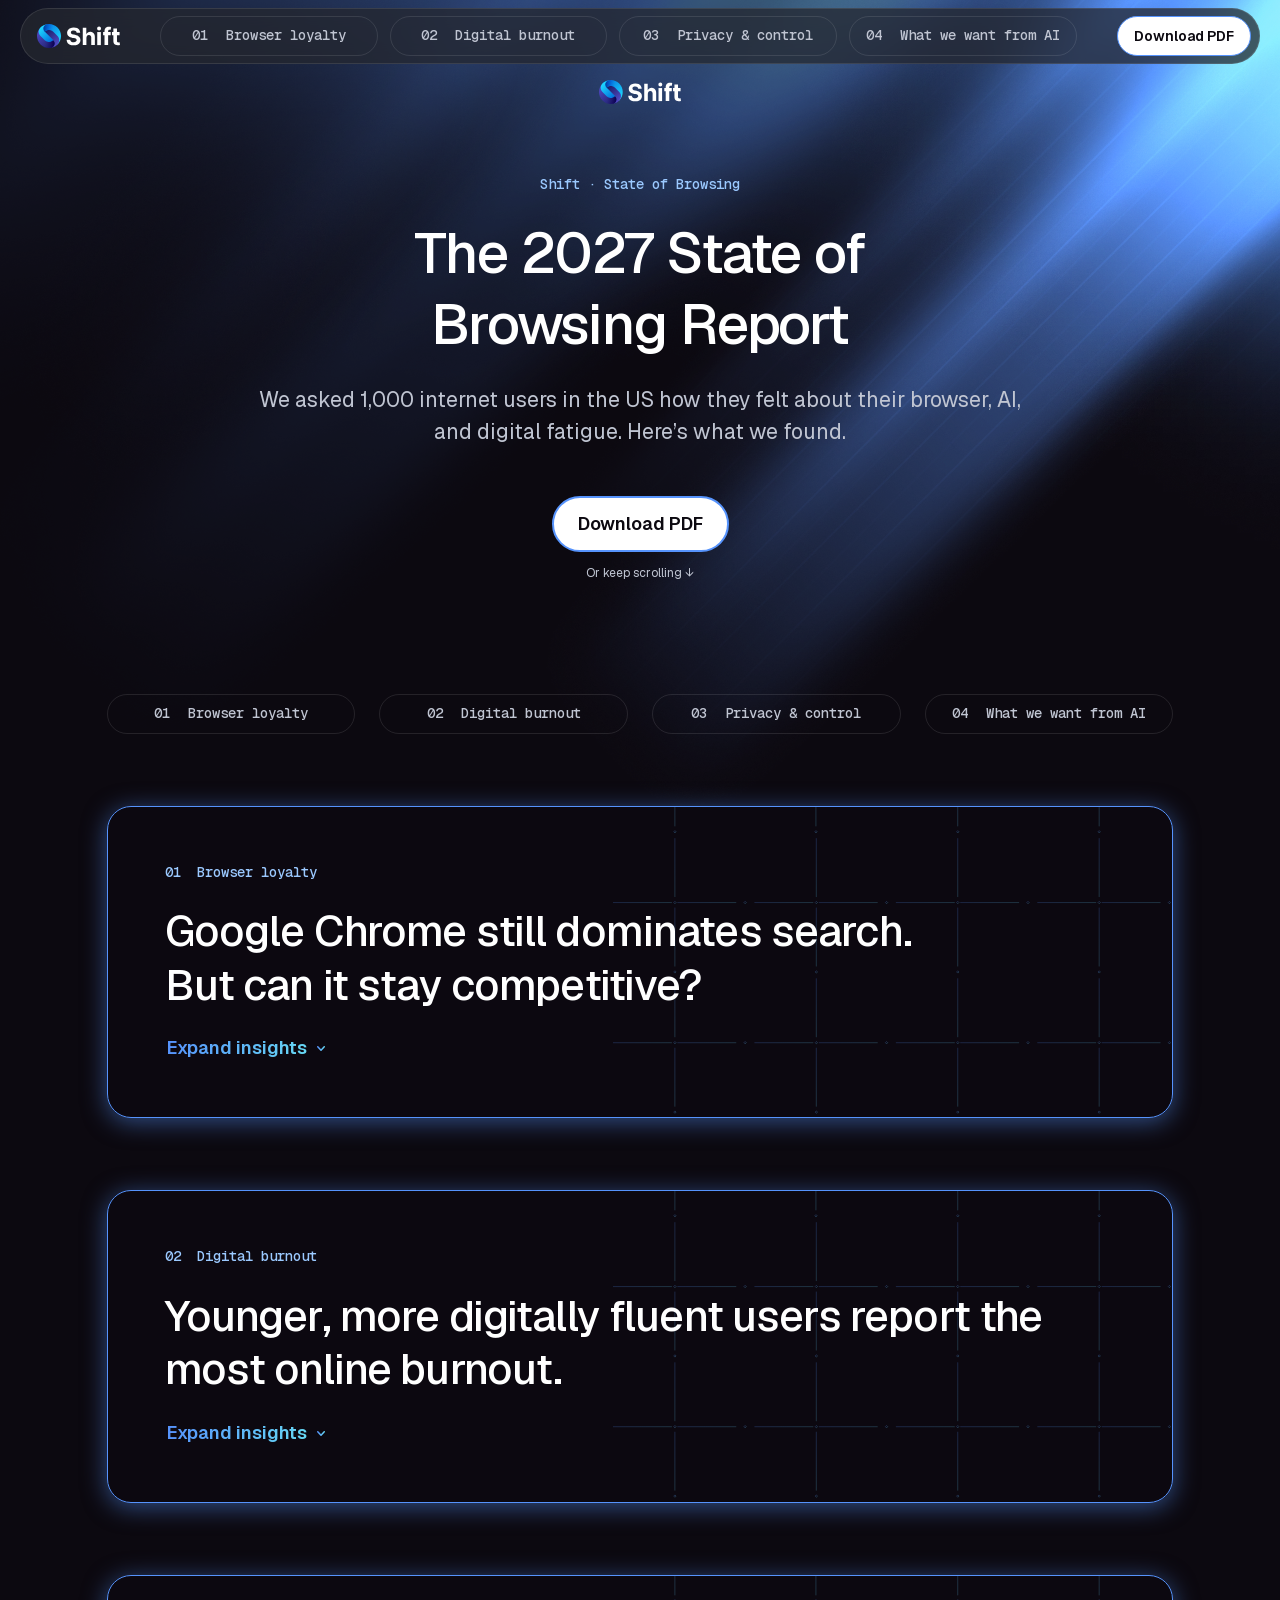
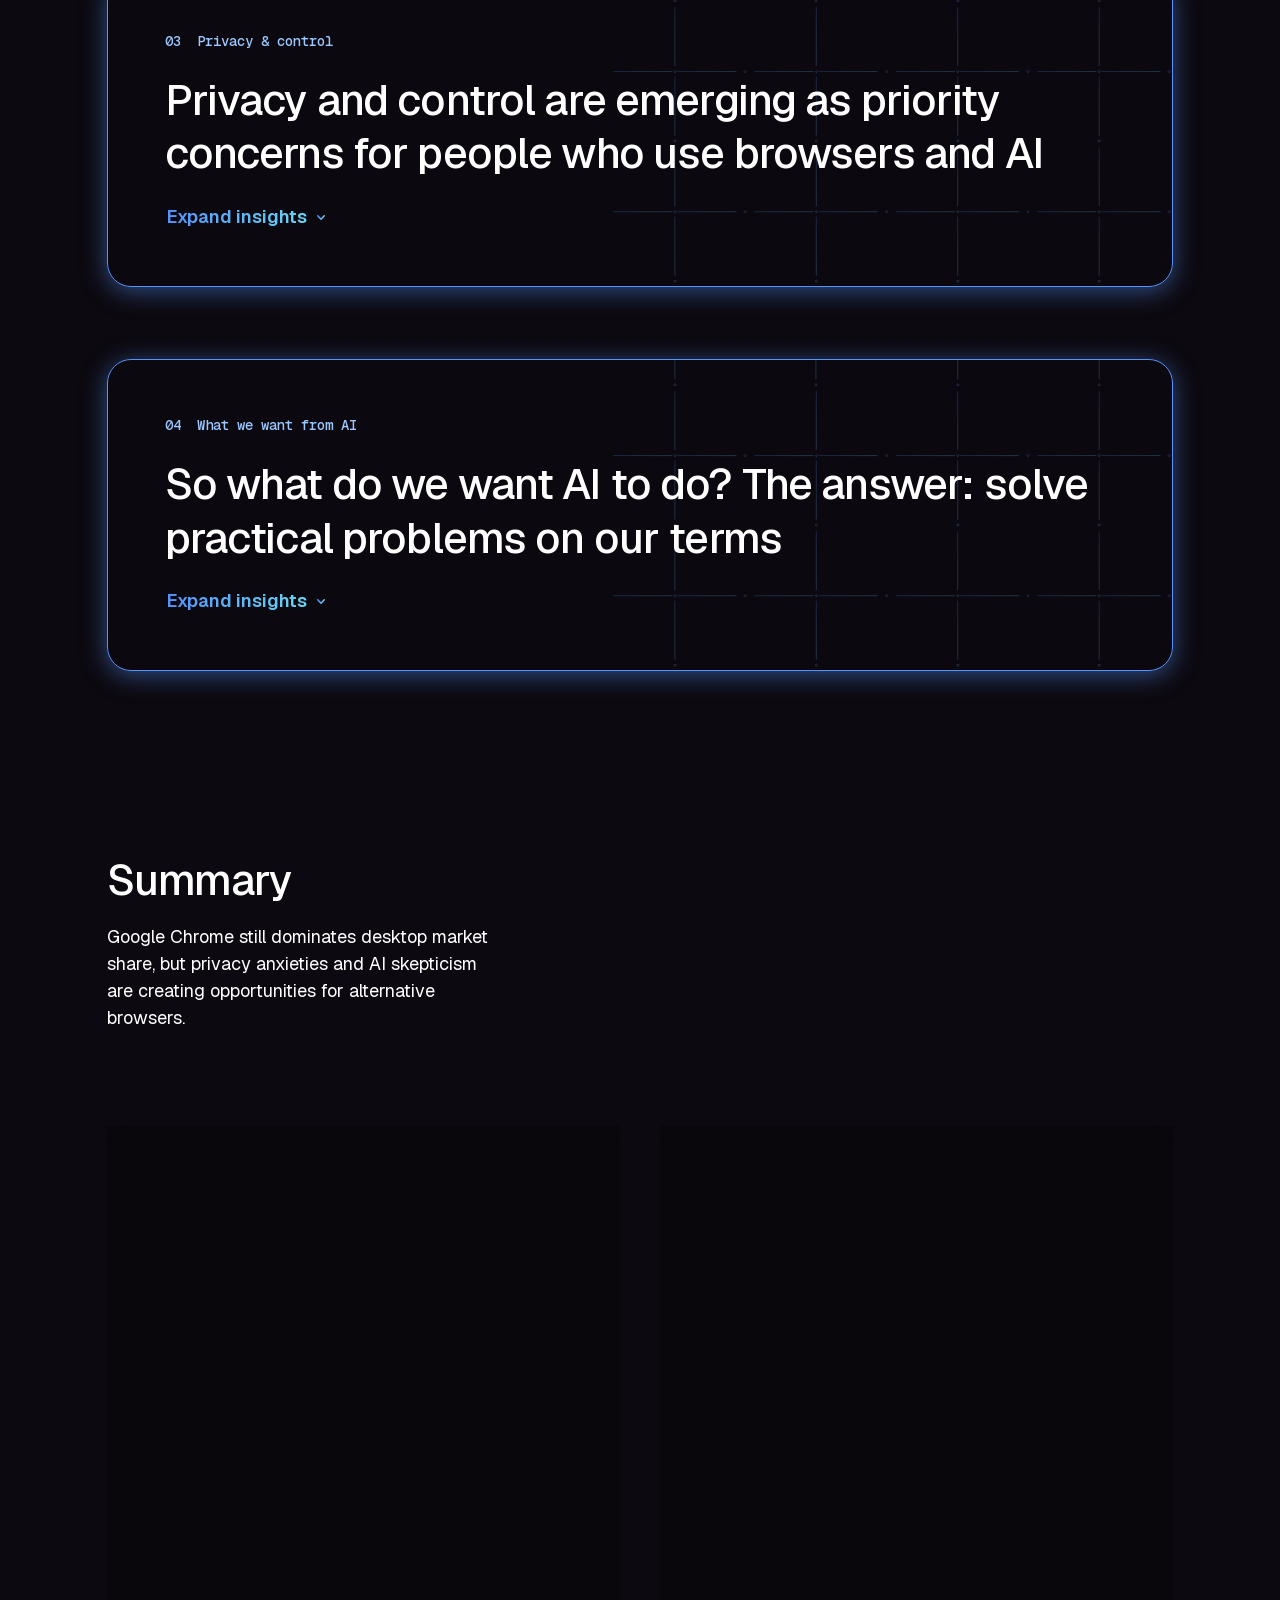
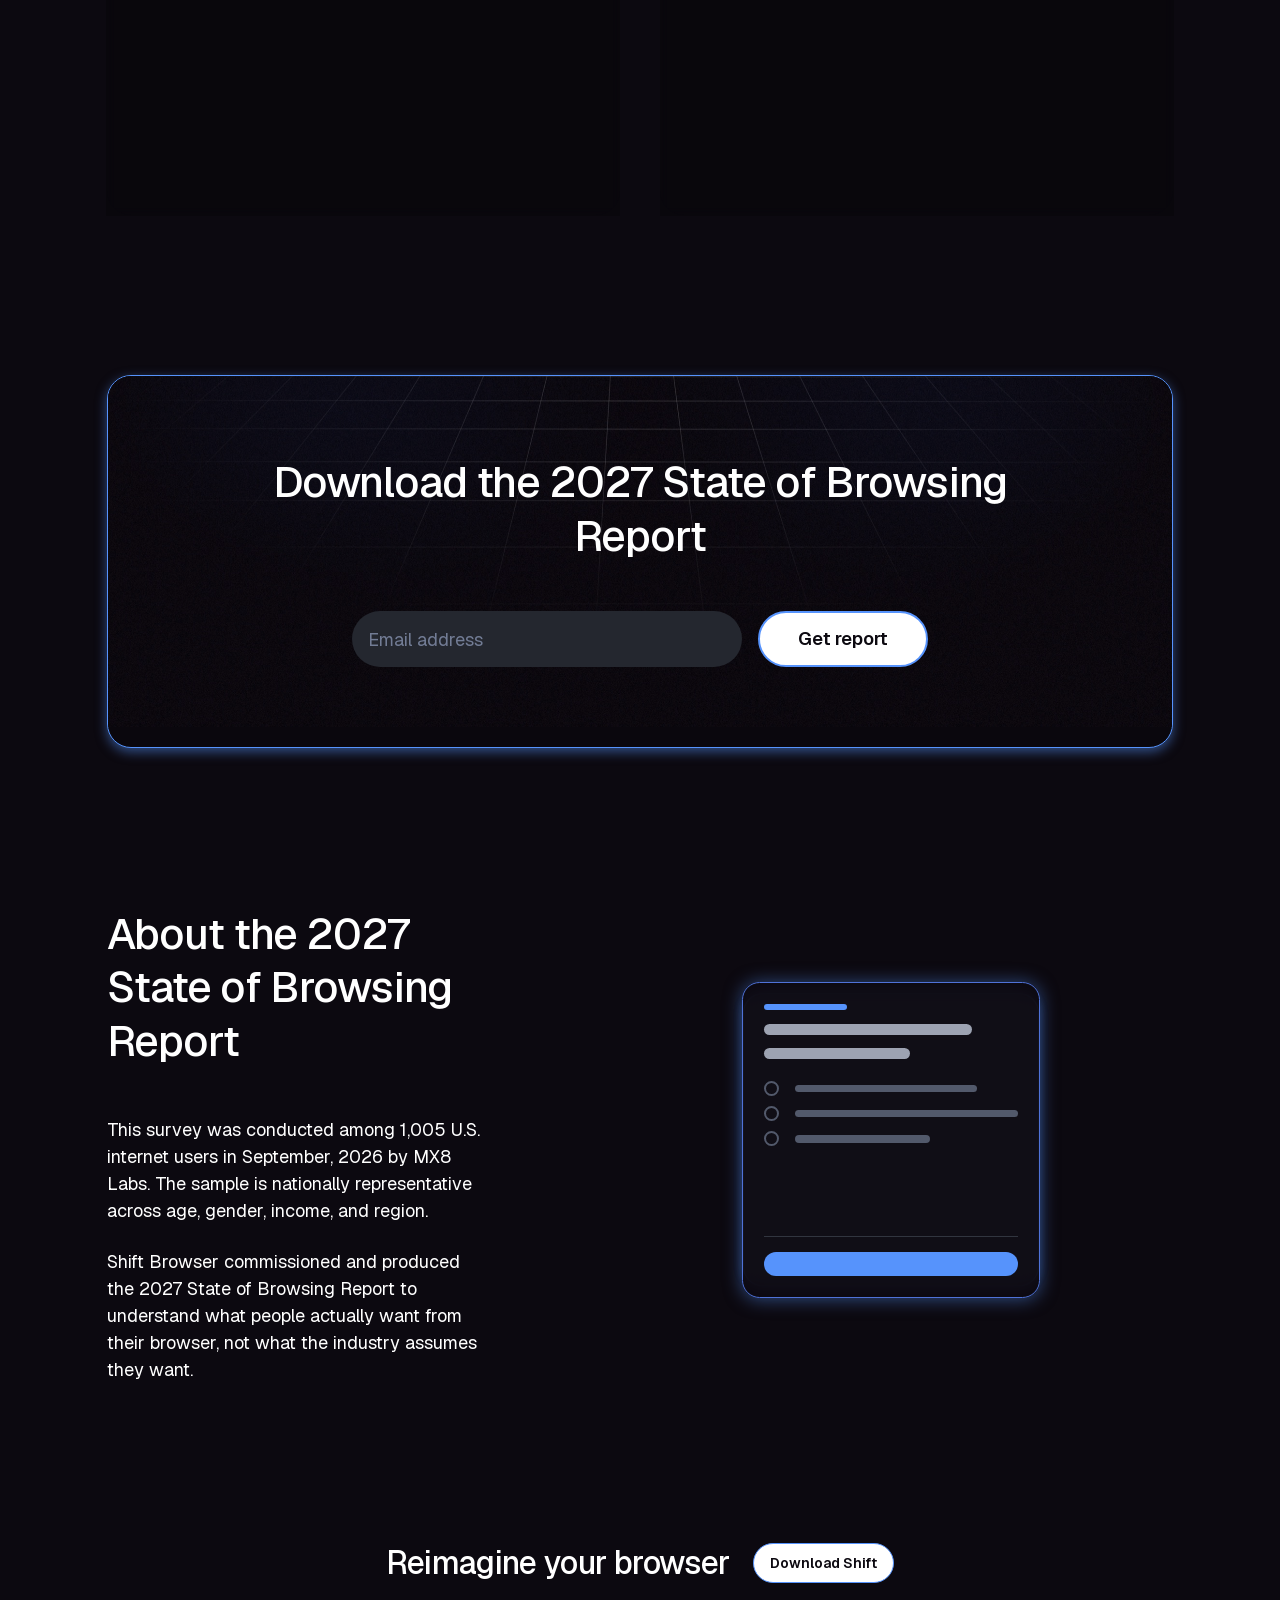
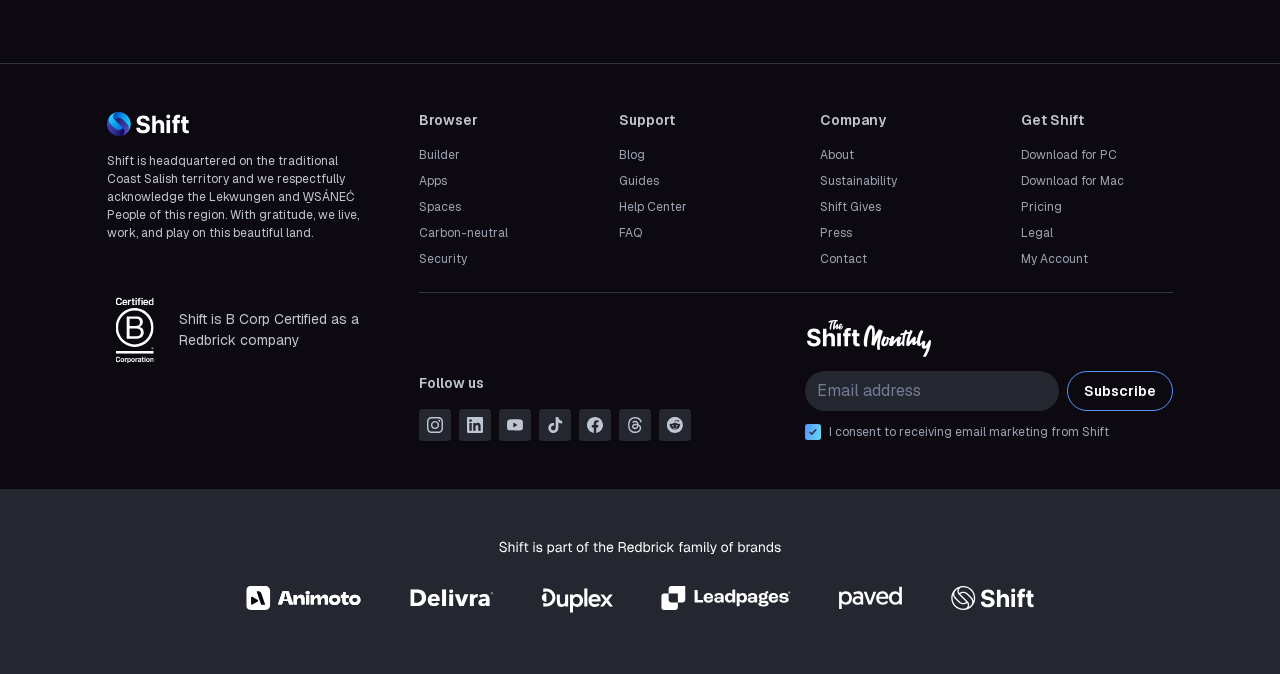
==== commit e920c205: "Move the age-gap heading above 4 in 10; update the 34% card wording" ====
--- a/index.html
+++ b/index.html
@@ -154,6 +154,11 @@
               </div>
             </article>
 
+            <div class="subhead">
+              <h3>Digital fatigue has an age gap</h3>
+              <p>Older users, often assumed to be the most overwhelmed by technology, report the least burnout. It’s younger, more digitally fluent users who are feeling drained.</p>
+            </div>
+
             <!-- 4 in 10 — Figma 1554:40977 -->
             <article class="card card--split" id="stat-tabs" data-reveal>
               <div class="card__text card__text--fixed">
@@ -163,11 +168,6 @@
               </div>
               <div class="tens" aria-hidden="true"><i class="dot on"></i><i class="dot on"></i><i class="dot on"></i><i class="dot on"></i><i class="dot"></i><i class="dot"></i><i class="dot"></i><i class="dot"></i><i class="dot"></i><i class="dot"></i></div>
             </article>
-
-            <div class="subhead">
-              <h3>Digital fatigue has an age gap</h3>
-              <p>Older users, often assumed to be the most overwhelmed by technology, report the least burnout. It’s younger, more digitally fluent users who are feeling drained.</p>
-            </div>
 
             <!-- 20% / 43% — Figma 1554:41007 / 1554:41020 -->
             <div class="pair">
@@ -264,8 +264,8 @@
               </article>
               <article class="card card--gauge" id="stat-18-24-open" data-reveal>
                 <div class="gauge" style="--p:34"><img class="gauge__disc" src="assets/gauge-disc.svg" width="205.695" height="205.695" alt=""><img class="gauge__track" src="assets/gauge-track.svg" width="205.776" height="205.776" alt=""><svg class="gauge__arc" viewBox="0 0 205.776 205.776" aria-hidden="true"><circle cx="102.888" cy="102.888" r="98.0735" pathLength="100"/></svg><p class="gauge__num"><span data-count="34">34</span>%</p></div>
-                <h3 class="card__lead card__lead--sm">are open to a browser making decisions on their behalf</h3>
-                <div class="share-row"><button class="share" type="button" data-share="34% of 18–24-year-olds are open to a browser making decisions on their behalf." data-anchor="stat-18-24-open"><img src="assets/share.svg" width="24" height="24" alt="">Share</button><p class="share-row__src"><span>shift.com/state-of-browsing</span><span>The 2027 State of Browsing Report</span></p></div>
+                <h3 class="card__lead card__lead--sm">are open to an AI-integrated browser making decisions on their behalf</h3>
+                <div class="share-row"><button class="share" type="button" data-share="34% of 18–24-year-olds are open to an AI-integrated browser making decisions on their behalf." data-anchor="stat-18-24-open"><img src="assets/share.svg" width="24" height="24" alt="">Share</button><p class="share-row__src"><span>shift.com/state-of-browsing</span><span>The 2027 State of Browsing Report</span></p></div>
               </article>
             </div>
           </div>
--- a/style.css
+++ b/style.css
@@ -61,7 +61,7 @@
 
 /* ---------- Chips (chapter buttons) ---------- */
 .chip {
-  flex: 1 1 0; min-width: 0; min-height: 40px; display: flex; align-items: center; gap: 2px;
+  flex: 1 1 0; min-width: 0; min-height: 40px; display: flex; align-items: center; justify-content: center; gap: 2px;
   padding: 8px 16px; border: 1px solid var(--hairline); border-radius: 999px;
   font-family: var(--font-mono); font-weight: 500; font-size: 14px; line-height: 1.25; color: var(--text-2);
   white-space: nowrap; overflow: hidden; text-overflow: ellipsis;
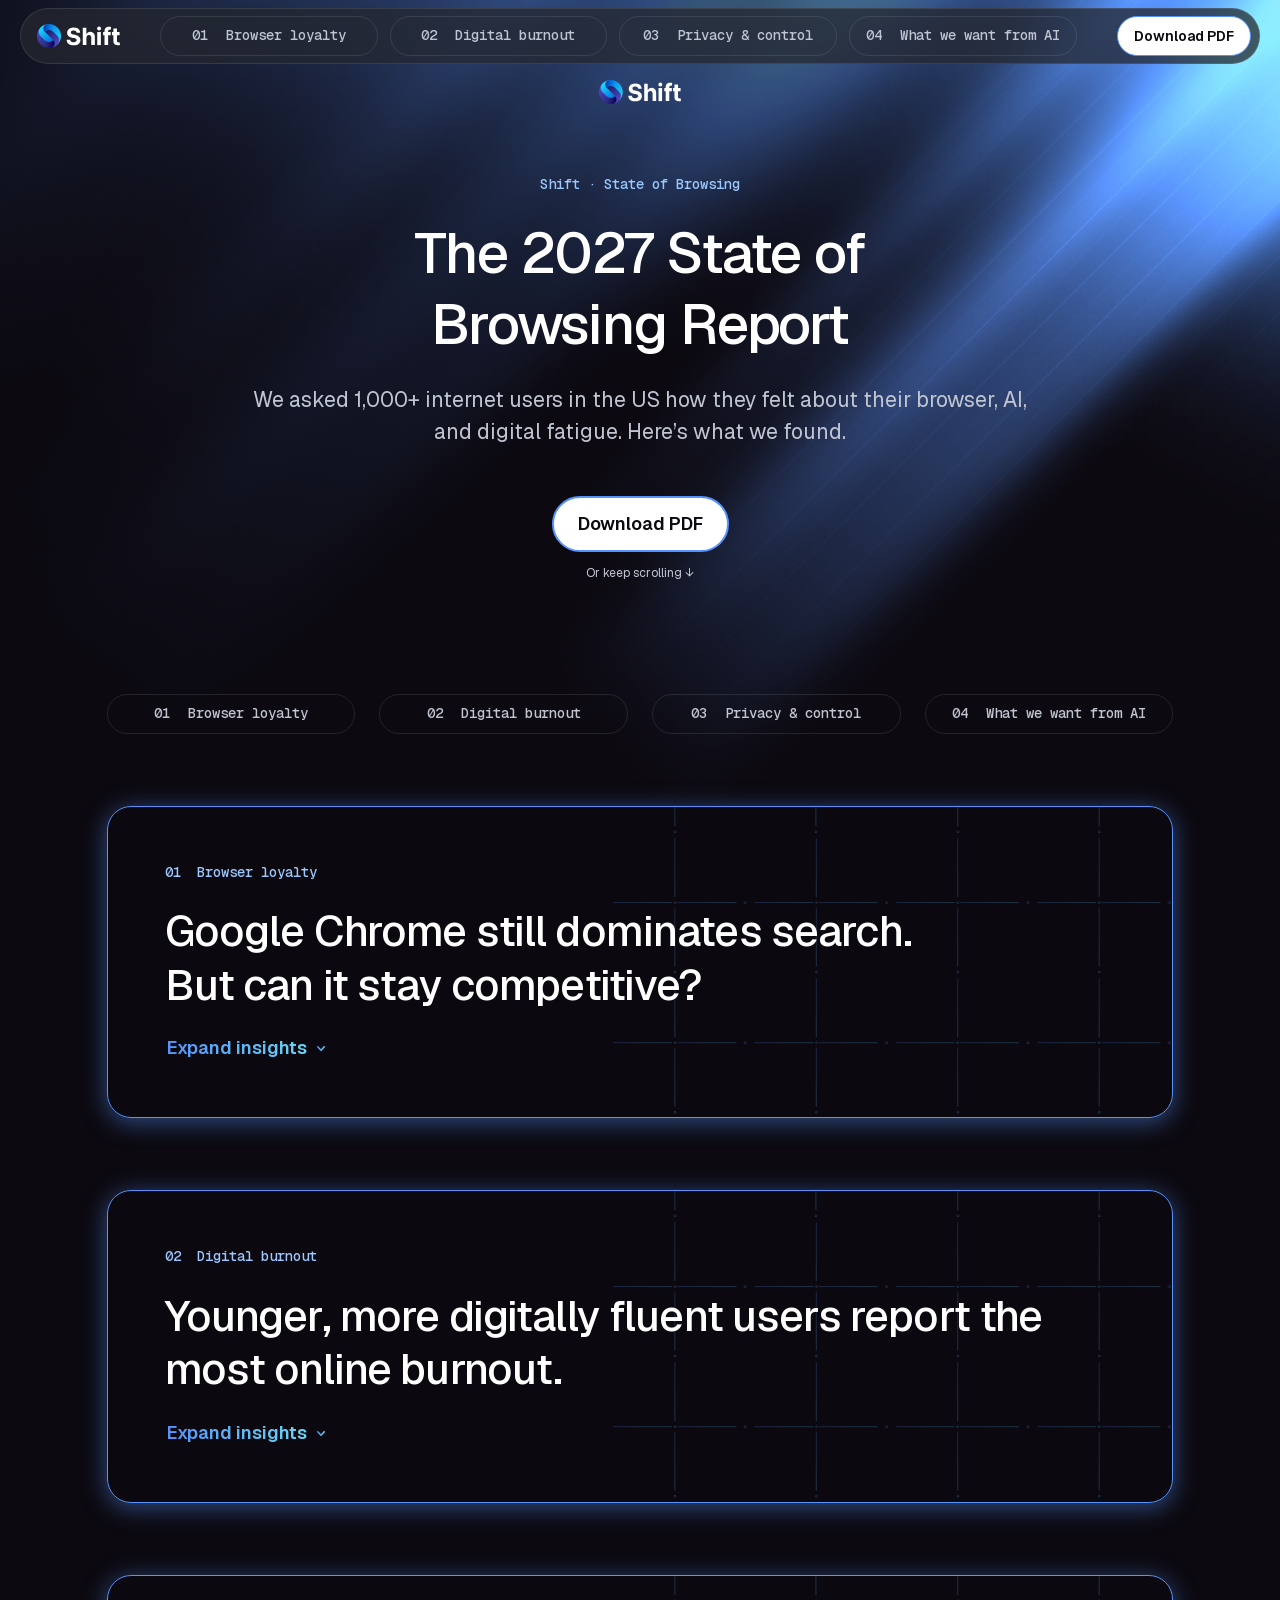
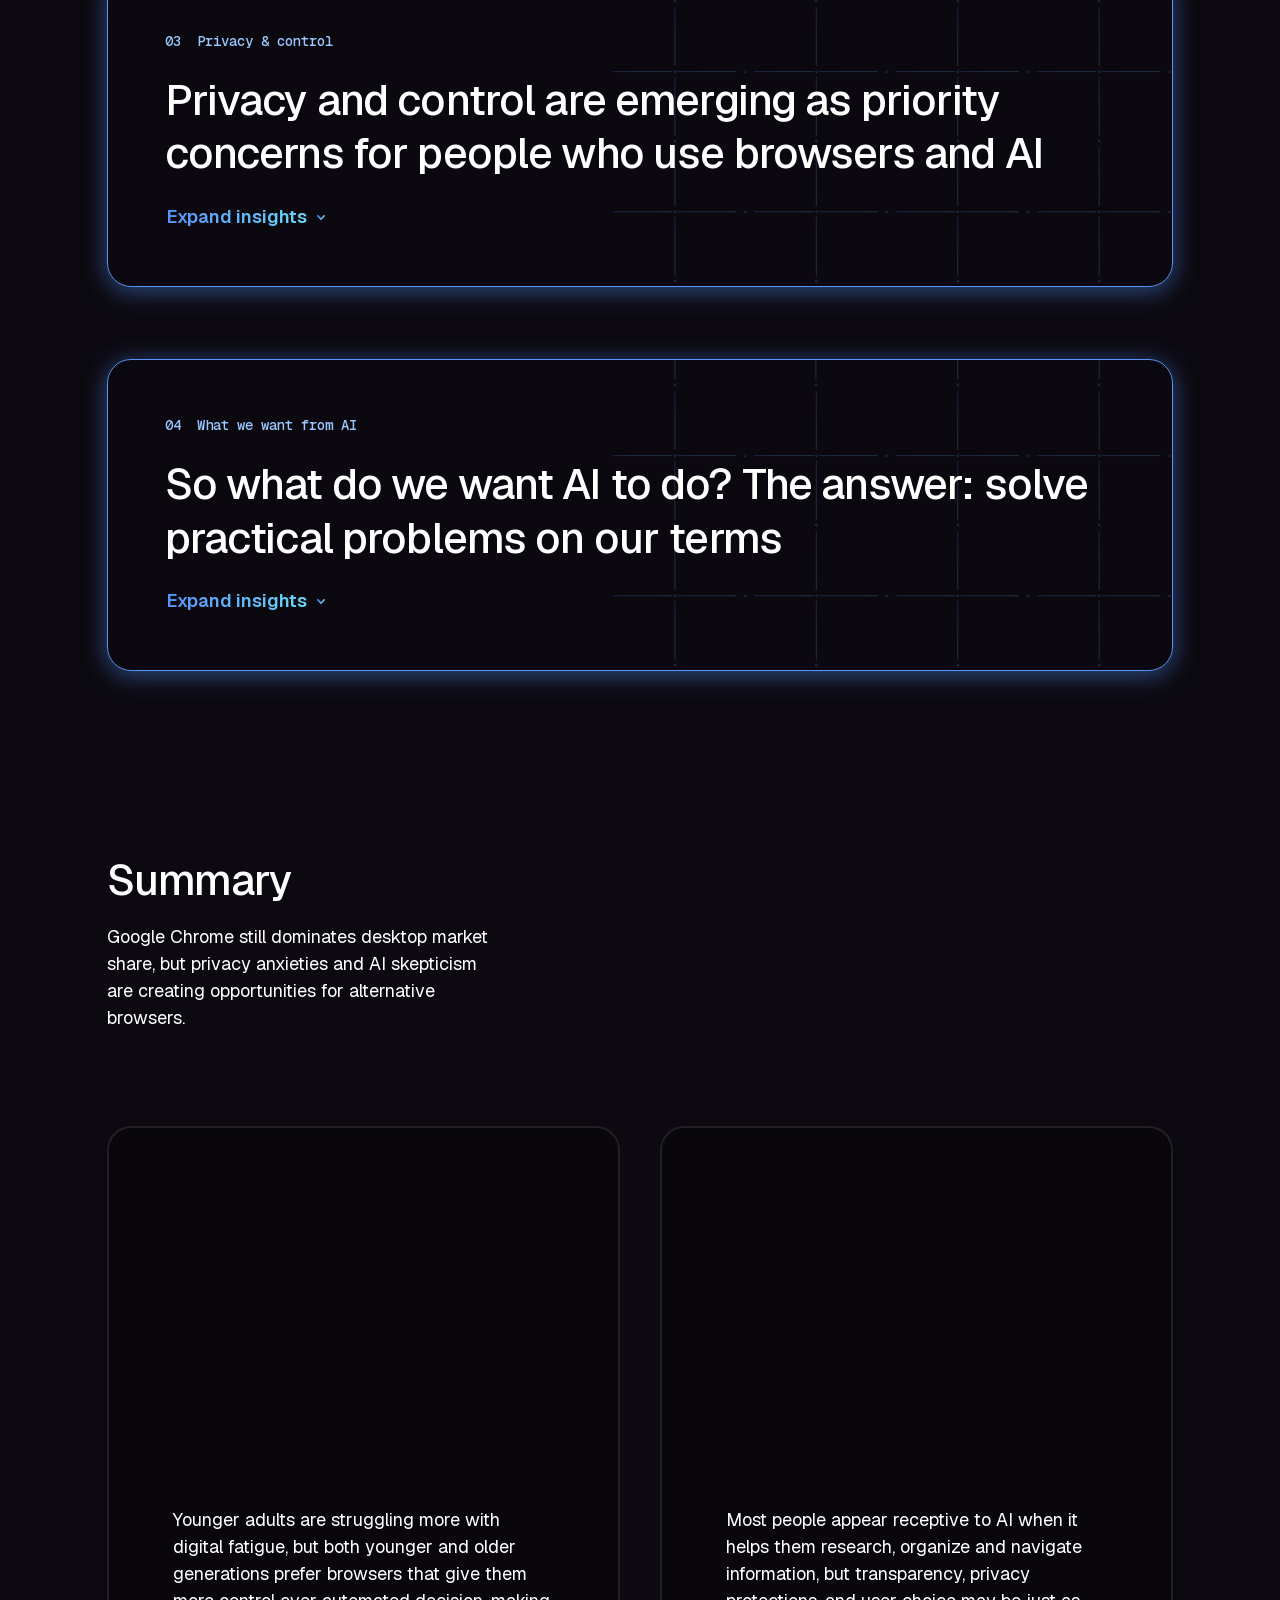
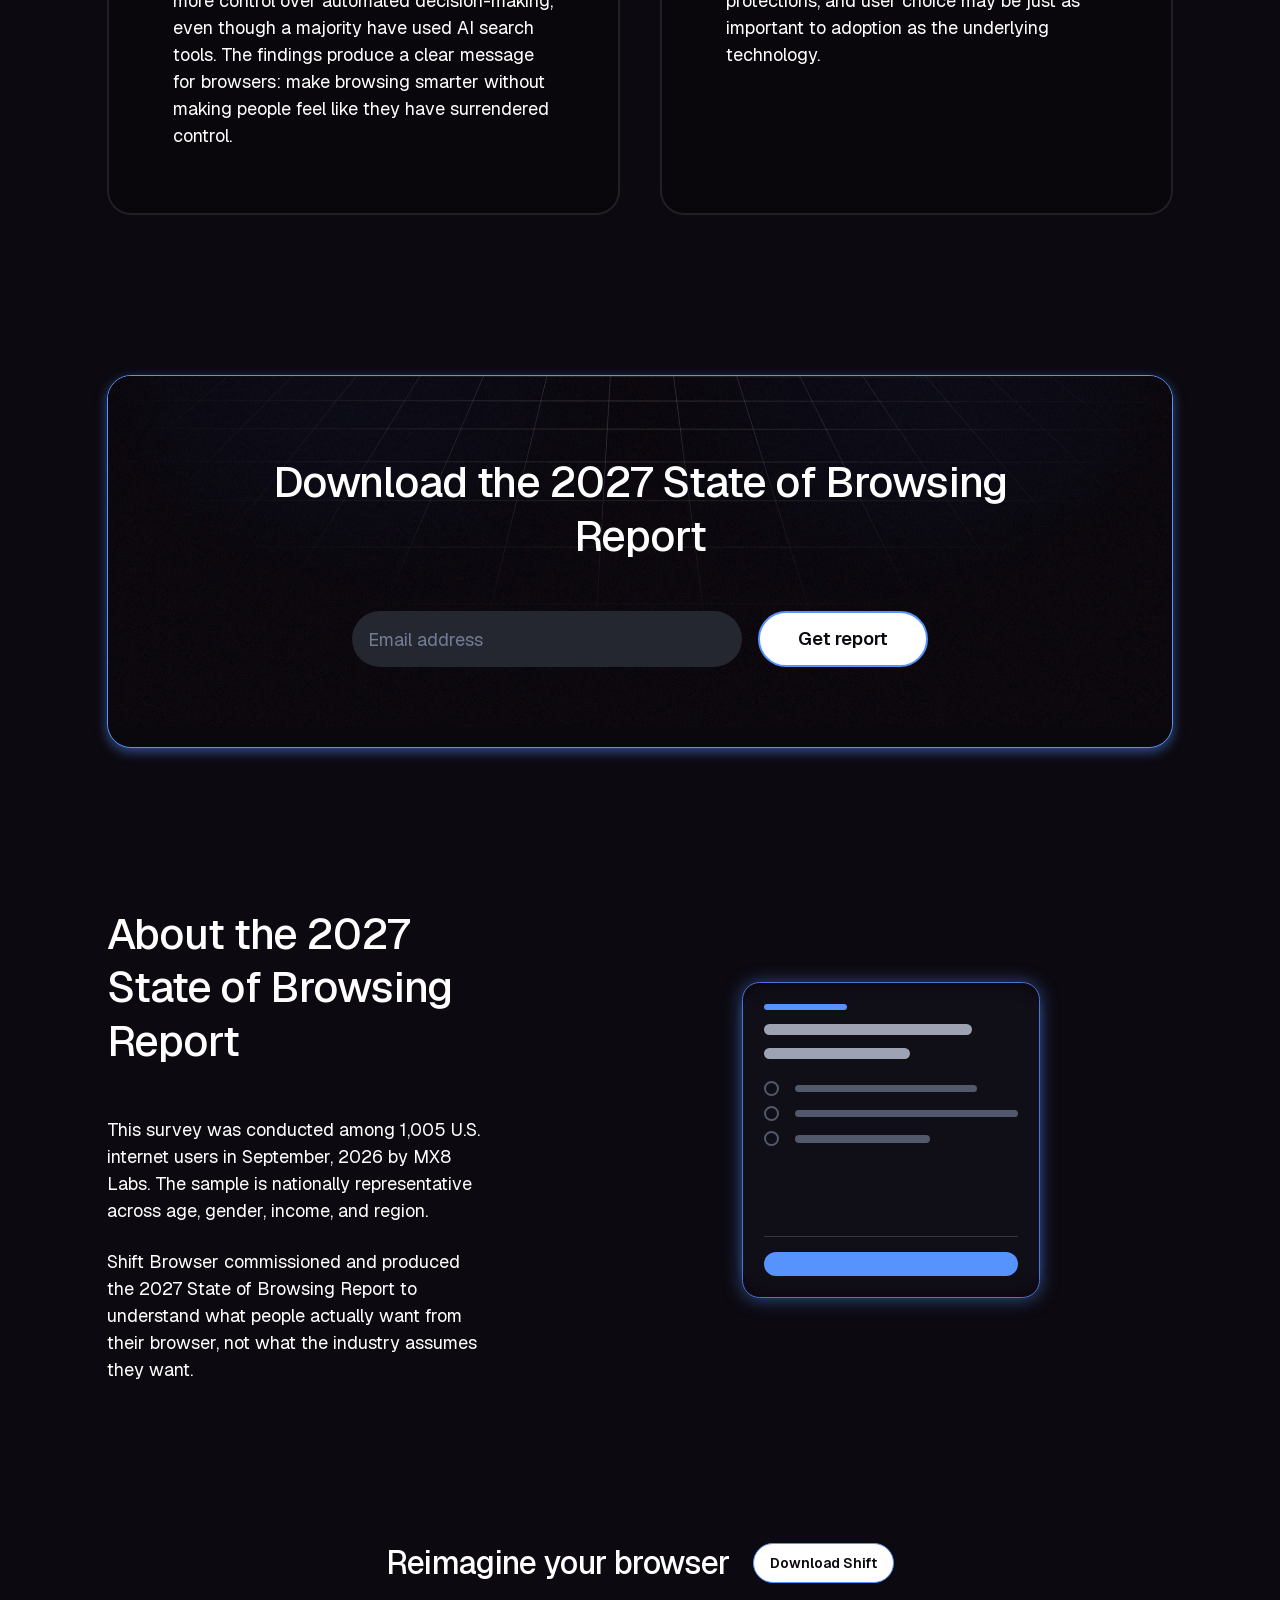
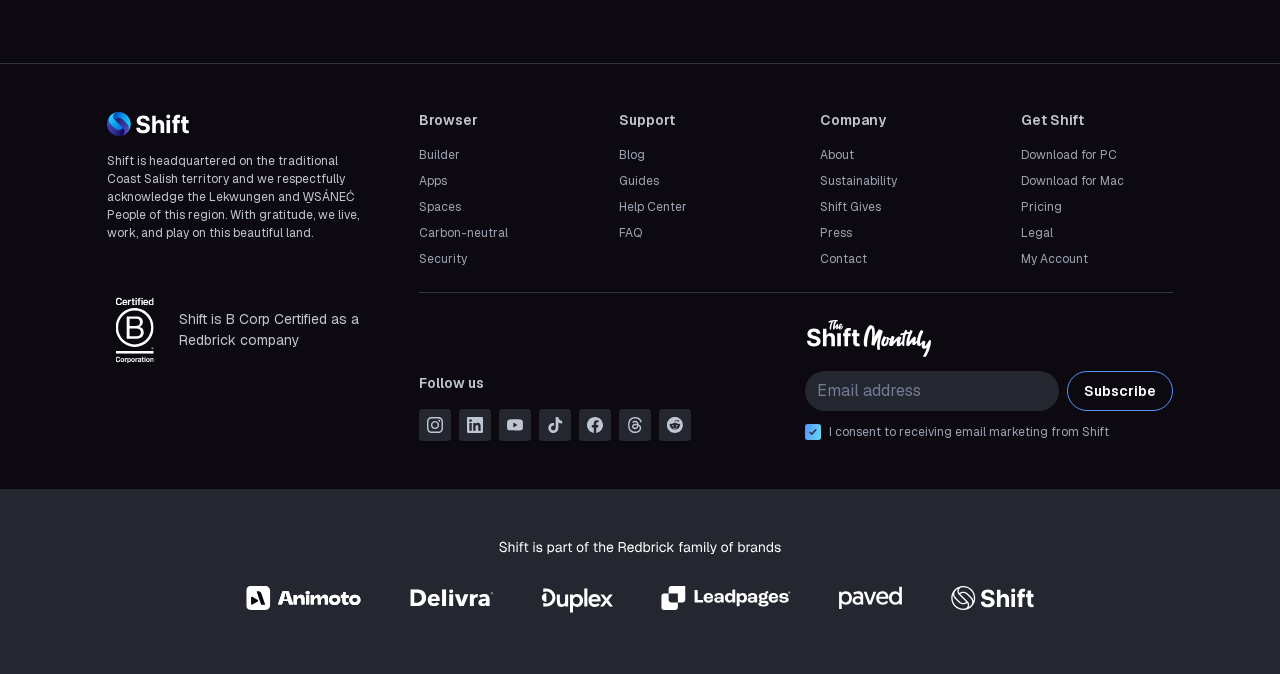
==== commit 293ec17c: "Match latest Figma copy: 1,000+, 25–34, 18–24 heading, 34% wording; 20%/43% before 4 in 10" ====
--- a/index.html
+++ b/index.html
@@ -40,7 +40,7 @@
         <img class="hero__logo" src="assets/logo-nav.svg" width="83" height="24" alt="Shift">
         <p class="eyebrow">Shift · State of Browsing</p>
         <h1 class="hero__title">The 2027 State of<br>Browsing Report</h1>
-        <p class="hero__sub">We asked 1,000 internet users in the US how they felt about their browser, AI, and digital fatigue. Here’s what we found.</p>
+        <p class="hero__sub">We asked 1,000+ internet users in the US how they felt about their browser, AI, and digital fatigue. Here’s what we found.</p>
         <div class="hero__cta">
           <a class="btn btn--white btn--lg" href="#download">Download PDF</a>
           <a class="hero__hint" href="#chapters">Or keep scrolling ↓</a>
@@ -159,6 +159,20 @@
               <p>Older users, often assumed to be the most overwhelmed by technology, report the least burnout. It’s younger, more digitally fluent users who are feeling drained.</p>
             </div>
 
+            <!-- 20% / 43% — Figma 1554:41007 / 1554:41020 -->
+            <div class="pair">
+              <article class="card card--gauge" id="stat-25-34" data-reveal>
+                <div class="gauge" style="--p:20"><img class="gauge__disc" src="assets/gauge-disc.svg" width="205.695" height="205.695" alt=""><img class="gauge__track" src="assets/gauge-track.svg" width="205.776" height="205.776" alt=""><svg class="gauge__arc" viewBox="0 0 205.776 205.776" aria-hidden="true"><circle cx="102.888" cy="102.888" r="98.0735" pathLength="100"/></svg><p class="gauge__num"><span data-count="20">20</span>%</p></div>
+                <h3 class="card__lead card__lead--sm">of 25-34 year olds report very frequent digital fatigue</h3>
+                <div class="share-row"><button class="share" type="button" data-share="20% of 25–34 year olds report very frequent digital fatigue." data-anchor="stat-25-34"><img src="assets/share.svg" width="24" height="24" alt="">Share</button><p class="share-row__src"><span>shift.com/state-of-browsing</span><span>The 2027 State of Browsing Report</span></p></div>
+              </article>
+              <article class="card card--gauge" id="stat-seniors" data-reveal>
+                <div class="gauge" style="--p:43"><img class="gauge__disc" src="assets/gauge-disc.svg" width="205.695" height="205.695" alt=""><img class="gauge__track" src="assets/gauge-track.svg" width="205.776" height="205.776" alt=""><svg class="gauge__arc" viewBox="0 0 205.776 205.776" aria-hidden="true"><circle cx="102.888" cy="102.888" r="98.0735" pathLength="100"/></svg><p class="gauge__num"><span data-count="43">43</span>%</p></div>
+                <h3 class="card__lead card__lead--sm">of seniors (65+) say they “rarely” feel drained online</h3>
+                <div class="share-row"><button class="share" type="button" data-share="43% of seniors (65+) say they rarely feel drained online." data-anchor="stat-seniors"><img src="assets/share.svg" width="24" height="24" alt="">Share</button><p class="share-row__src"><span>shift.com/state-of-browsing</span><span>The 2027 State of Browsing Report</span></p></div>
+              </article>
+            </div>
+
             <!-- 4 in 10 — Figma 1554:40977 -->
             <article class="card card--split" id="stat-tabs" data-reveal>
               <div class="card__text card__text--fixed">
@@ -169,21 +183,7 @@
               <div class="tens" aria-hidden="true"><i class="dot on"></i><i class="dot on"></i><i class="dot on"></i><i class="dot on"></i><i class="dot"></i><i class="dot"></i><i class="dot"></i><i class="dot"></i><i class="dot"></i><i class="dot"></i></div>
             </article>
 
-            <!-- 20% / 43% — Figma 1554:41007 / 1554:41020 -->
-            <div class="pair">
-              <article class="card card--gauge" id="stat-25-34" data-reveal>
-                <div class="gauge" style="--p:20"><img class="gauge__disc" src="assets/gauge-disc.svg" width="205.695" height="205.695" alt=""><img class="gauge__track" src="assets/gauge-track.svg" width="205.776" height="205.776" alt=""><svg class="gauge__arc" viewBox="0 0 205.776 205.776" aria-hidden="true"><circle cx="102.888" cy="102.888" r="98.0735" pathLength="100"/></svg><p class="gauge__num"><span data-count="20">20</span>%</p></div>
-                <h3 class="card__lead card__lead--sm">of 25-34 year olds report very frequent digital fatigue</h3>
-                <div class="share-row"><button class="share" type="button" data-share="20% of 25–34 year olds report very frequent digital fatigue." data-anchor="stat-25-34"><img src="assets/share.svg" width="24" height="24" alt="">Share</button><p class="share-row__src"><span>shift.com/state-of-browsing</span><span>The 2027 State of Browsing Report</span></p></div>
-              </article>
-              <article class="card card--gauge" id="stat-seniors" data-reveal>
-                <div class="gauge" style="--p:43"><img class="gauge__disc" src="assets/gauge-disc.svg" width="205.695" height="205.695" alt=""><img class="gauge__track" src="assets/gauge-track.svg" width="205.776" height="205.776" alt=""><svg class="gauge__arc" viewBox="0 0 205.776 205.776" aria-hidden="true"><circle cx="102.888" cy="102.888" r="98.0735" pathLength="100"/></svg><p class="gauge__num"><span data-count="43">43</span>%</p></div>
-                <h3 class="card__lead card__lead--sm">of seniors (65+) say they “rarely” feel drained online</h3>
-                <div class="share-row"><button class="share" type="button" data-share="43% of seniors (65+) say they rarely feel drained online." data-anchor="stat-seniors"><img src="assets/share.svg" width="24" height="24" alt="">Share</button><p class="share-row__src"><span>shift.com/state-of-browsing</span><span>The 2027 State of Browsing Report</span></p></div>
-              </article>
-            </div>
-
-            <p class="closing">25 – 44-year-olds are most frustrated by tab overload and digital fatigue. They want speed, privacy, and features they can turn off — and are willing to switch browsers to get it.</p>
+            <p class="closing">25 – 34-year-olds are most frustrated by tab overload and digital fatigue. They want speed, privacy, and features they can turn off — and are willing to switch browsers to get it.</p>
           </div>
         </div>
       </section>
@@ -254,7 +254,7 @@
               </div>
             </article>
 
-            <div class="subhead"><h3>18–24-year-olds are the outliers when it comes to browsers making decisions on their behalf</h3></div>
+            <div class="subhead"><h3>18–24-year-olds are the outliers when it comes to AI and assisted browsing</h3></div>
 
             <div class="pair">
               <article class="card card--gauge" id="stat-18-24-ai" data-reveal>
@@ -264,8 +264,8 @@
               </article>
               <article class="card card--gauge" id="stat-18-24-open" data-reveal>
                 <div class="gauge" style="--p:34"><img class="gauge__disc" src="assets/gauge-disc.svg" width="205.695" height="205.695" alt=""><img class="gauge__track" src="assets/gauge-track.svg" width="205.776" height="205.776" alt=""><svg class="gauge__arc" viewBox="0 0 205.776 205.776" aria-hidden="true"><circle cx="102.888" cy="102.888" r="98.0735" pathLength="100"/></svg><p class="gauge__num"><span data-count="34">34</span>%</p></div>
-                <h3 class="card__lead card__lead--sm">are open to an AI-integrated browser making decisions on their behalf</h3>
-                <div class="share-row"><button class="share" type="button" data-share="34% of 18–24-year-olds are open to an AI-integrated browser making decisions on their behalf." data-anchor="stat-18-24-open"><img src="assets/share.svg" width="24" height="24" alt="">Share</button><p class="share-row__src"><span>shift.com/state-of-browsing</span><span>The 2027 State of Browsing Report</span></p></div>
+                <h3 class="card__lead card__lead--sm">are open to a browser making decisions on their behalf</h3>
+                <div class="share-row"><button class="share" type="button" data-share="34% of 18–24-year-olds are open to a browser making decisions on their behalf." data-anchor="stat-18-24-open"><img src="assets/share.svg" width="24" height="24" alt="">Share</button><p class="share-row__src"><span>shift.com/state-of-browsing</span><span>The 2027 State of Browsing Report</span></p></div>
               </article>
             </div>
           </div>
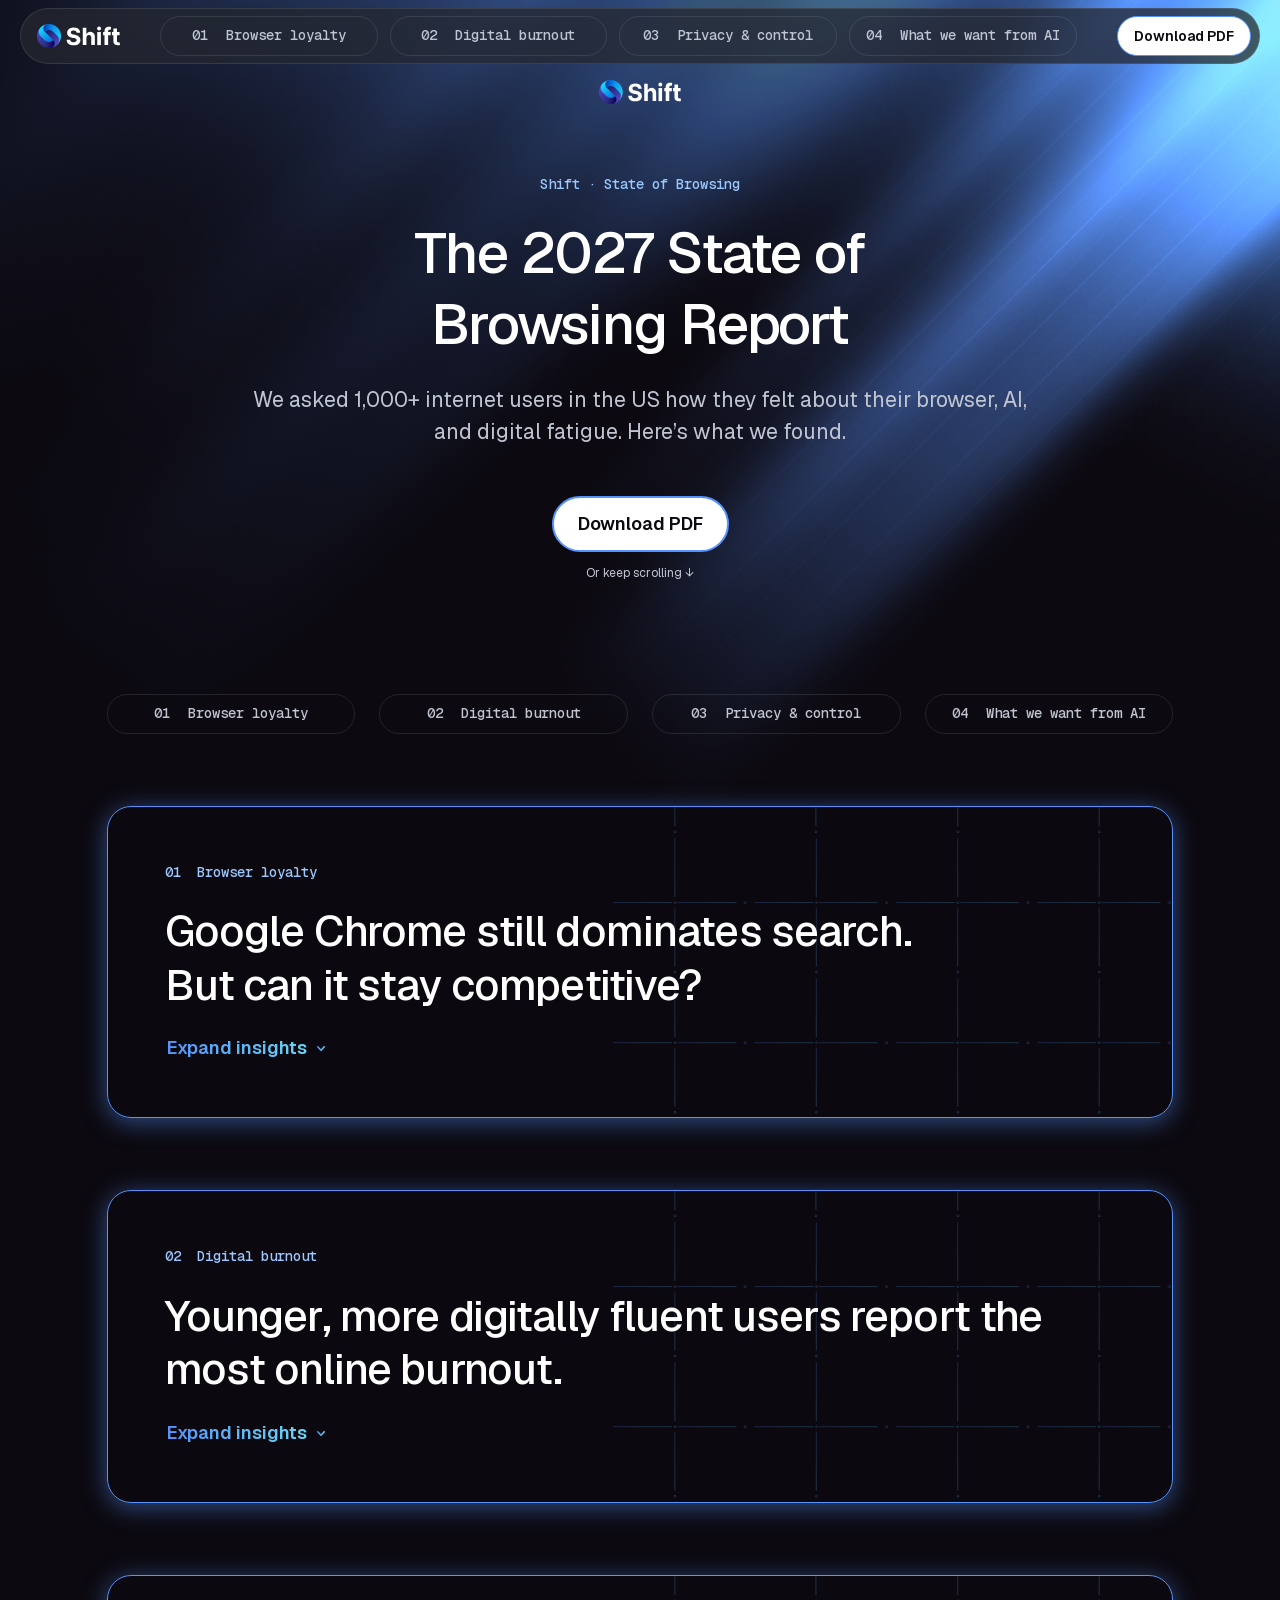
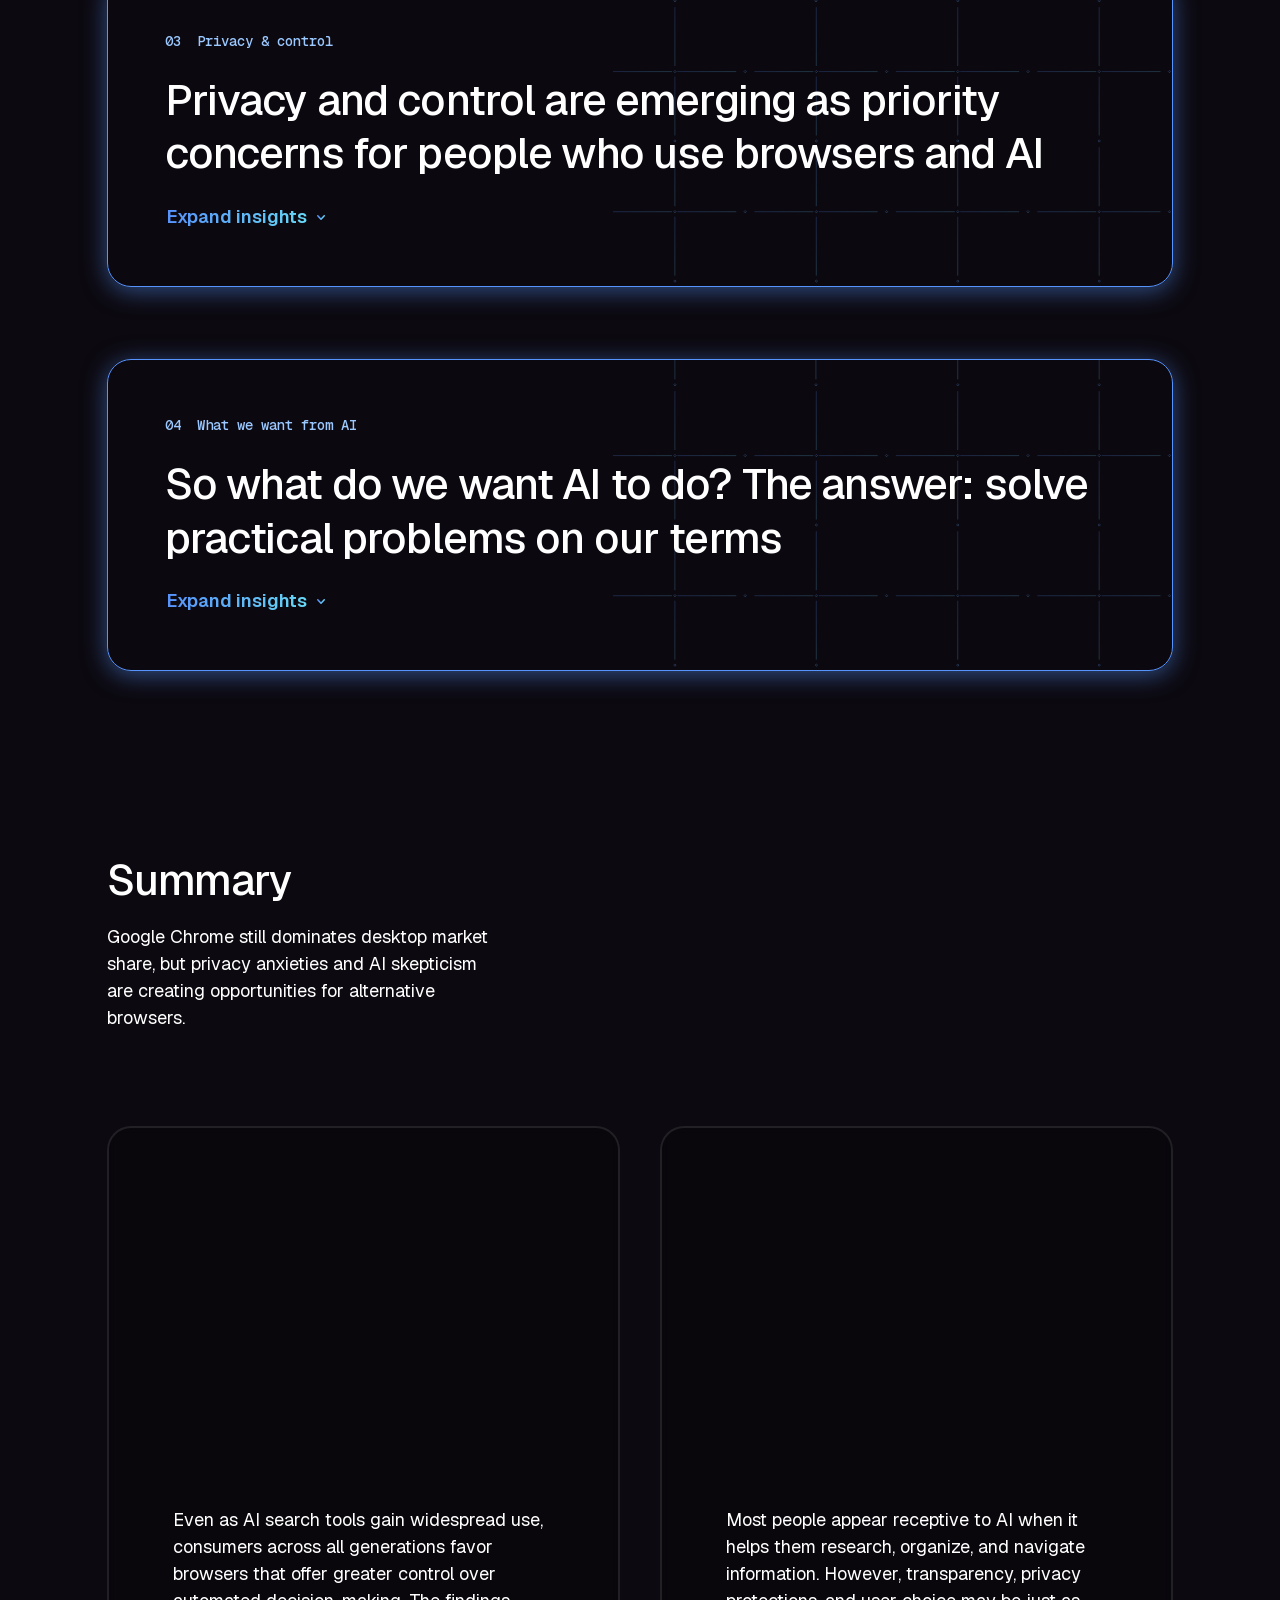
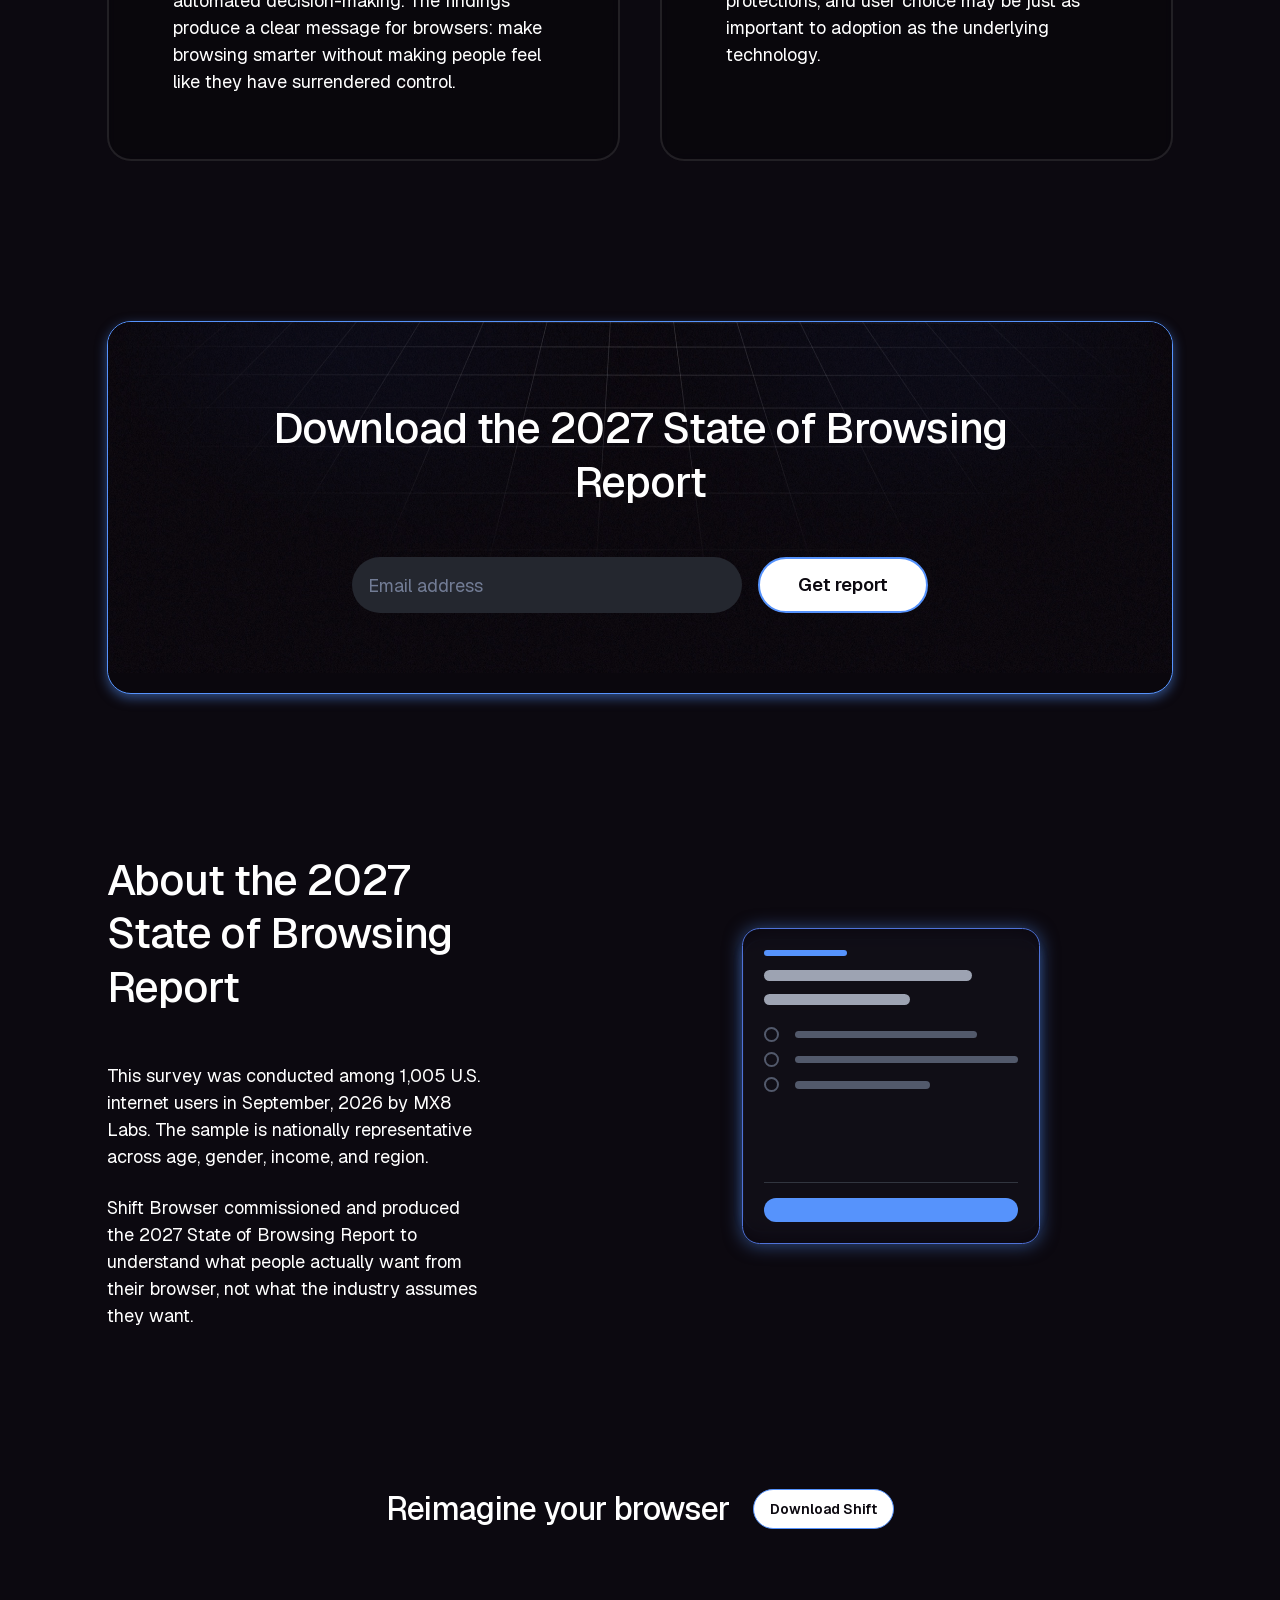
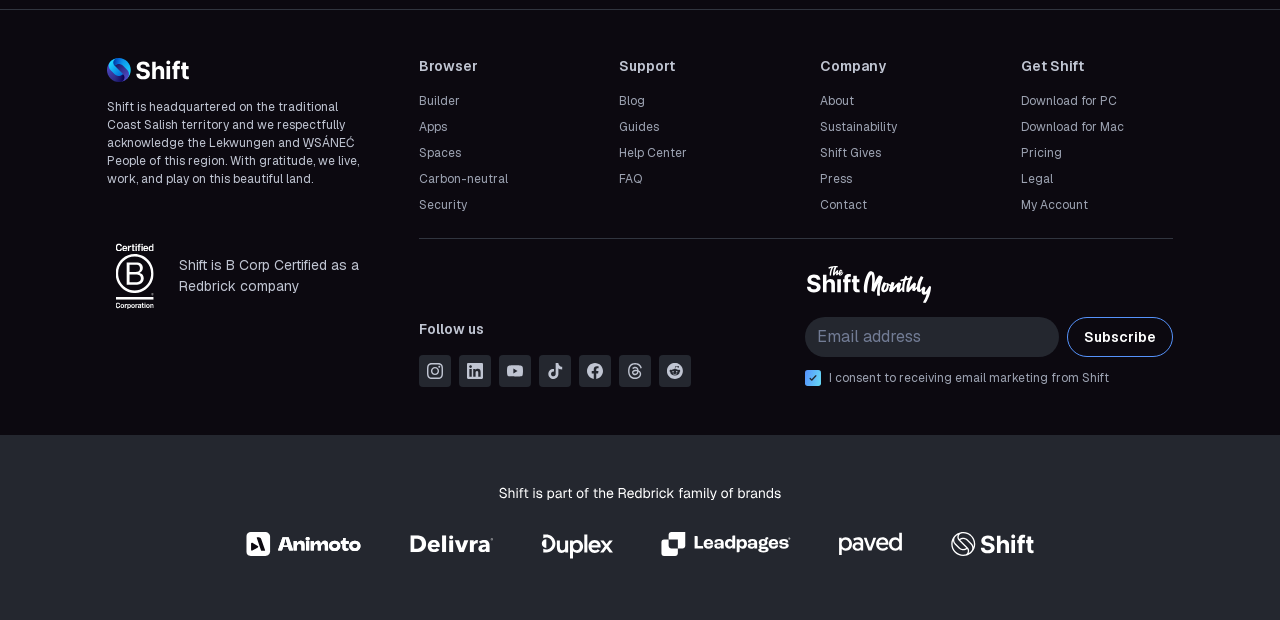
==== commit e2c60f1f: "Analyst copy edits: drop 'massive', 'are familiar', new Summary sentence, serial comma and split" ====
--- a/index.html
+++ b/index.html
@@ -75,7 +75,7 @@
             <article class="card card--feature" id="stat-chrome-share" data-reveal>
               <img class="card__glow" src="assets/card-glow.png" alt="" aria-hidden="true">
               <div class="card__text card__text--spread">
-                <h3 class="card__lead card__lead--lg">Google Chrome takes massive market share as the primary desktop browser for 58% of US users</h3>
+                <h3 class="card__lead card__lead--lg">Google Chrome takes market share as the primary desktop browser for 58% of US users</h3>
                 <div class="share-row"><button class="share" type="button" data-share="Google Chrome is the primary desktop browser for 58% of US users." data-anchor="stat-chrome-share"><img src="assets/share.svg" width="24" height="24" alt="">Share</button><p class="share-row__src"><span>shift.com/state-of-browsing</span><span>The 2027 State of Browsing Report</span></p></div>
               </div>
               <div class="chrome-ring" aria-hidden="true">
@@ -91,10 +91,10 @@
               <div class="card__text">
                 <p class="num num--lg"><span data-count="90">90</span>%</p>
                 <div class="card__copy">
-                  <h3 class="card__lead card__lead--sm">A whopping 90% of people were familiar with Google Chrome</h3>
+                  <h3 class="card__lead card__lead--sm">A whopping 90% of people are familiar with Google Chrome</h3>
                   <p class="card__body">But familiarity isn’t the same as loyalty.</p>
                 </div>
-                <div class="share-row"><button class="share" type="button" data-share="A whopping 90% of people were familiar with Google Chrome. But familiarity isn't the same as loyalty." data-anchor="stat-familiar"><img src="assets/share.svg" width="24" height="24" alt="">Share</button><p class="share-row__src"><span>shift.com/state-of-browsing</span><span>The 2027 State of Browsing Report</span></p></div>
+                <div class="share-row"><button class="share" type="button" data-share="A whopping 90% of people are familiar with Google Chrome. But familiarity isn't the same as loyalty." data-anchor="stat-familiar"><img src="assets/share.svg" width="24" height="24" alt="">Share</button><p class="share-row__src"><span>shift.com/state-of-browsing</span><span>The 2027 State of Browsing Report</span></p></div>
               </div>
               <div class="bars">
                 <div class="bar-item"><p><b><span data-count="25">25</span>%</b> Use Chrome because it came pre-installed</p><div class="bar" style="--w:25%"><i></i></div></div>
@@ -368,7 +368,7 @@
               <span class="core core--lock"><img src="assets/lock-lg.svg" width="53.6348" height="53.6348" alt=""></span>
             </div>
           </div>
-          <p>Younger adults are struggling more with digital fatigue, but both younger and older generations prefer browsers that give them more control over automated decision-making, even though a majority have used AI search tools. The findings produce a clear message for browsers: make browsing smarter without making people feel like they have surrendered control.</p>
+          <p>Even as AI search tools gain widespread use, consumers across all generations favor browsers that offer greater control over automated decision-making. The findings produce a clear message for browsers: make browsing smarter without making people feel like they have surrendered control.</p>
         </article>
         <article class="summary__card">
           <div class="summary__card-art">
@@ -379,7 +379,7 @@
               <span class="core core--spark"><img src="assets/sparkle-lg.svg" width="50.3216" height="50.3216" alt=""></span>
             </div>
           </div>
-          <p>Most people appear receptive to AI when it helps them research, organize and navigate information, but transparency, privacy protections, and user choice may be just as important to adoption as the underlying technology.</p>
+          <p>Most people appear receptive to AI when it helps them research, organize, and navigate information. However, transparency, privacy protections, and user choice may be just as important to adoption as the underlying technology.</p>
         </article>
       </div>
     </section>
